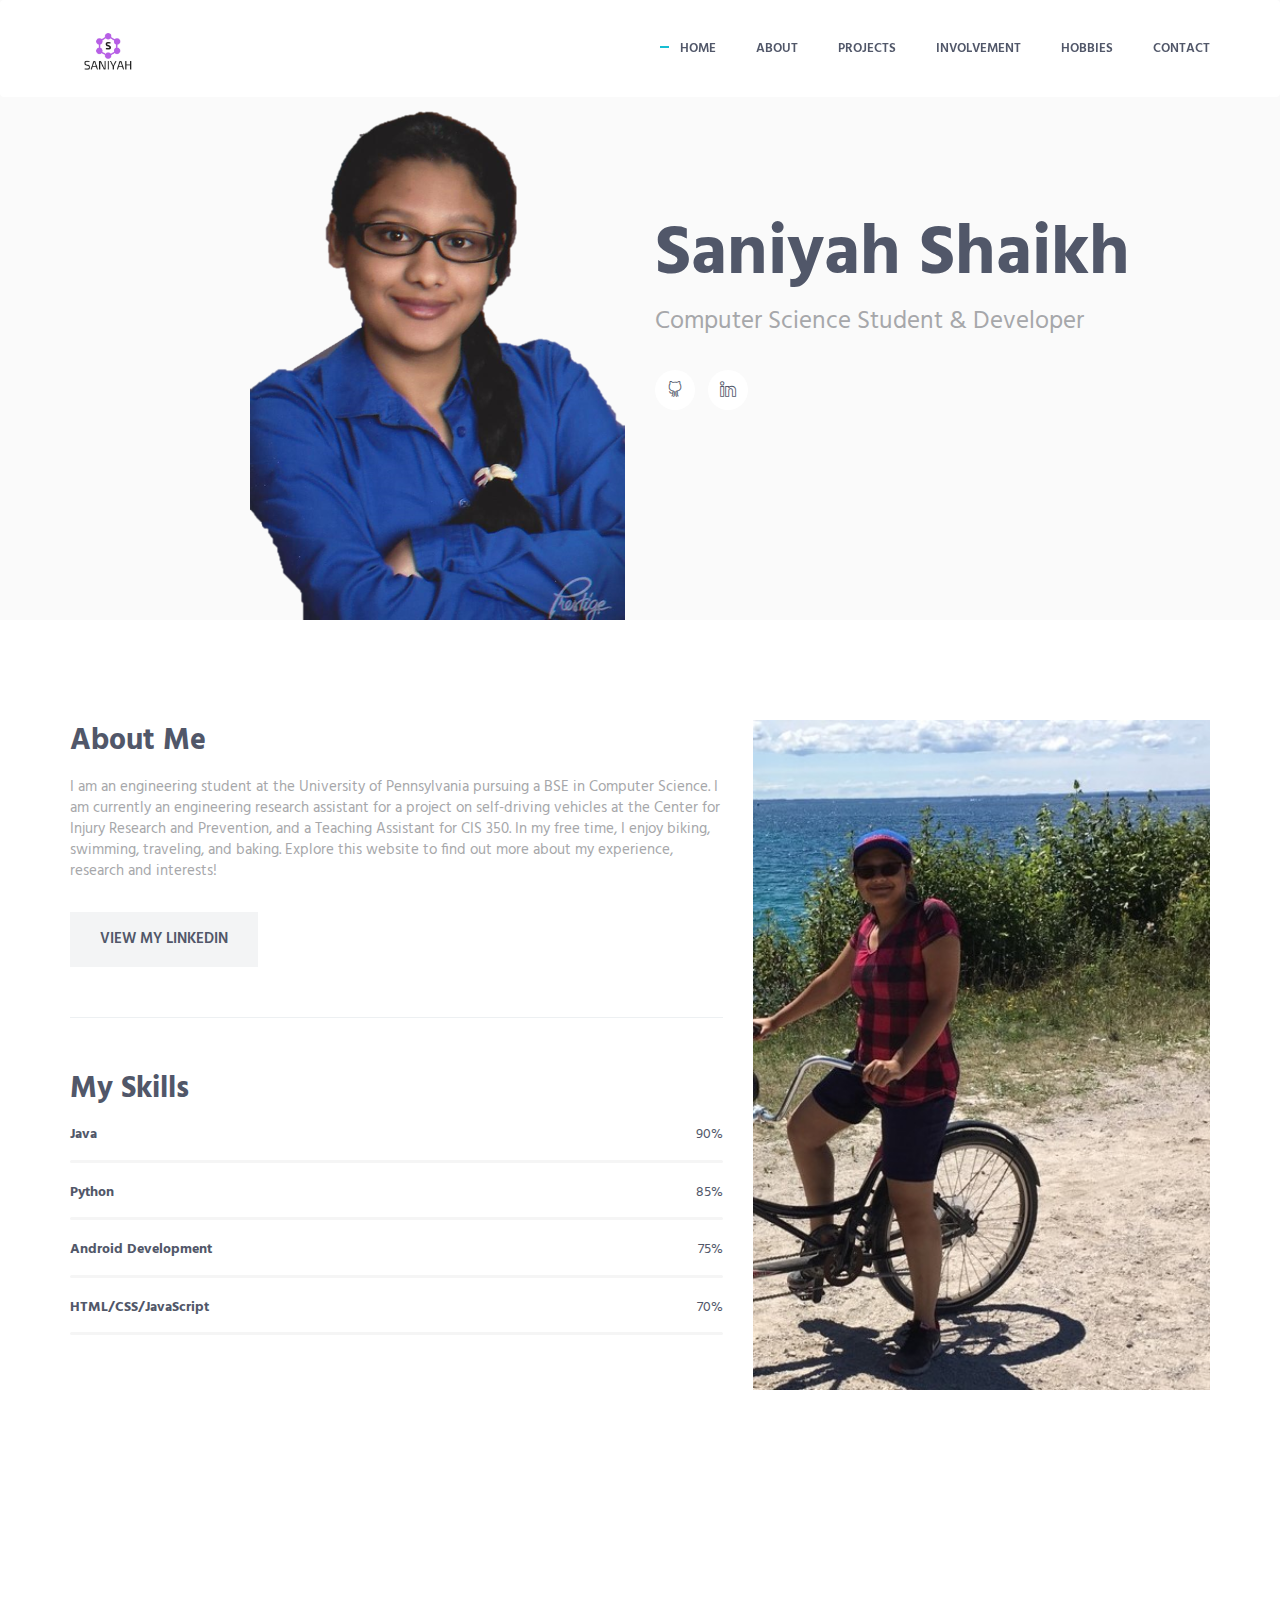
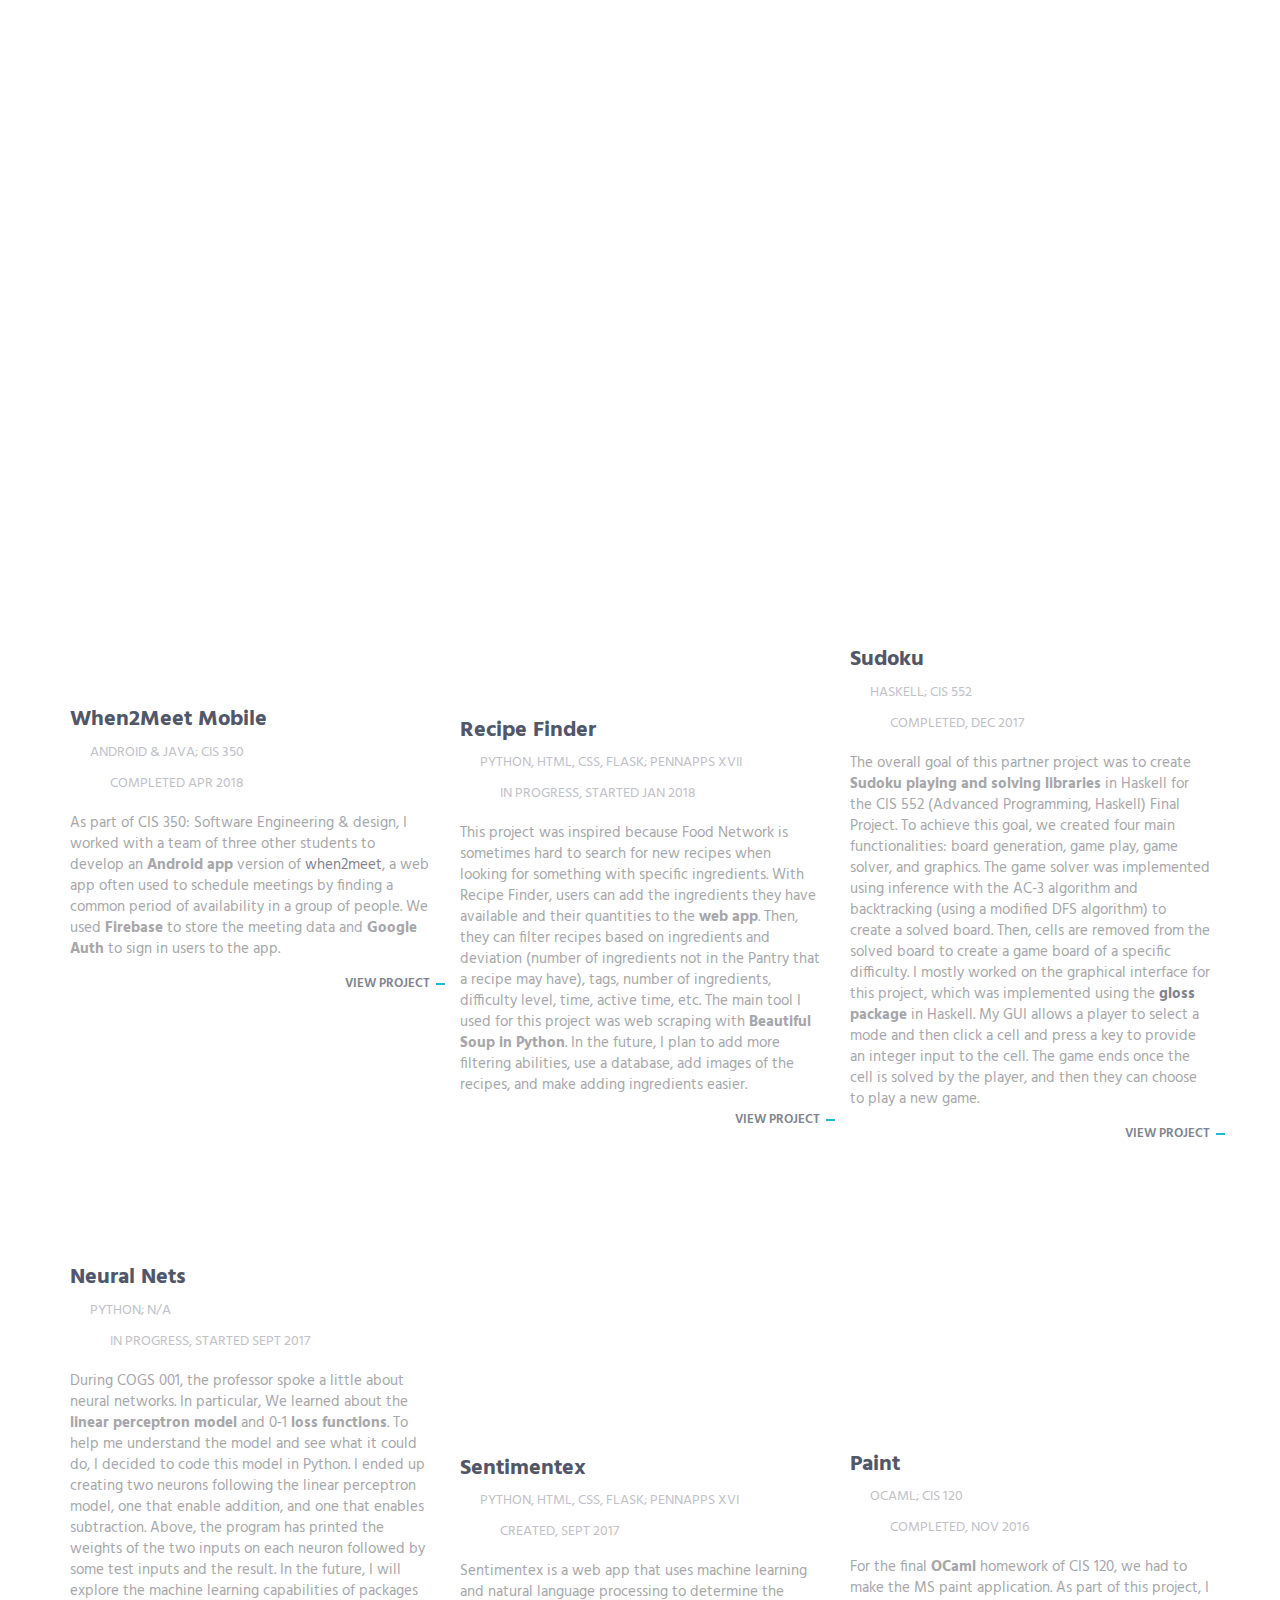
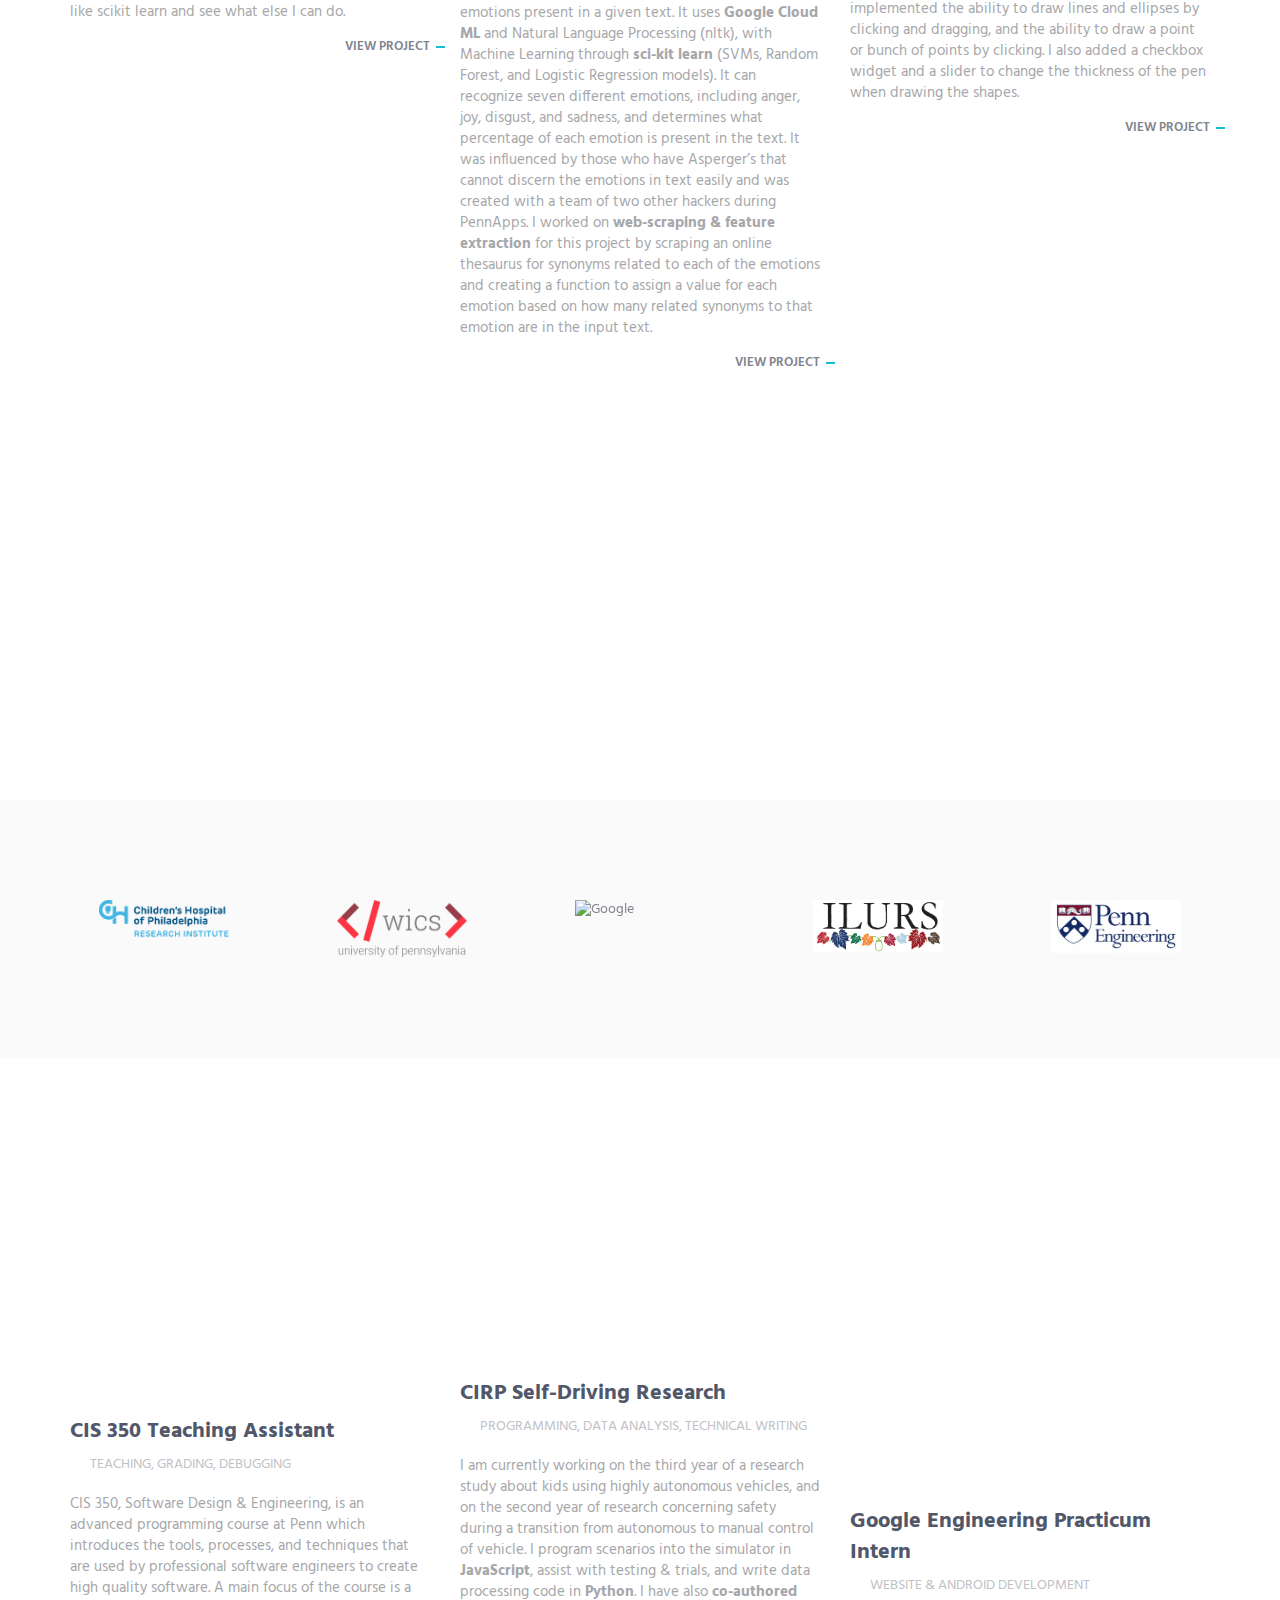
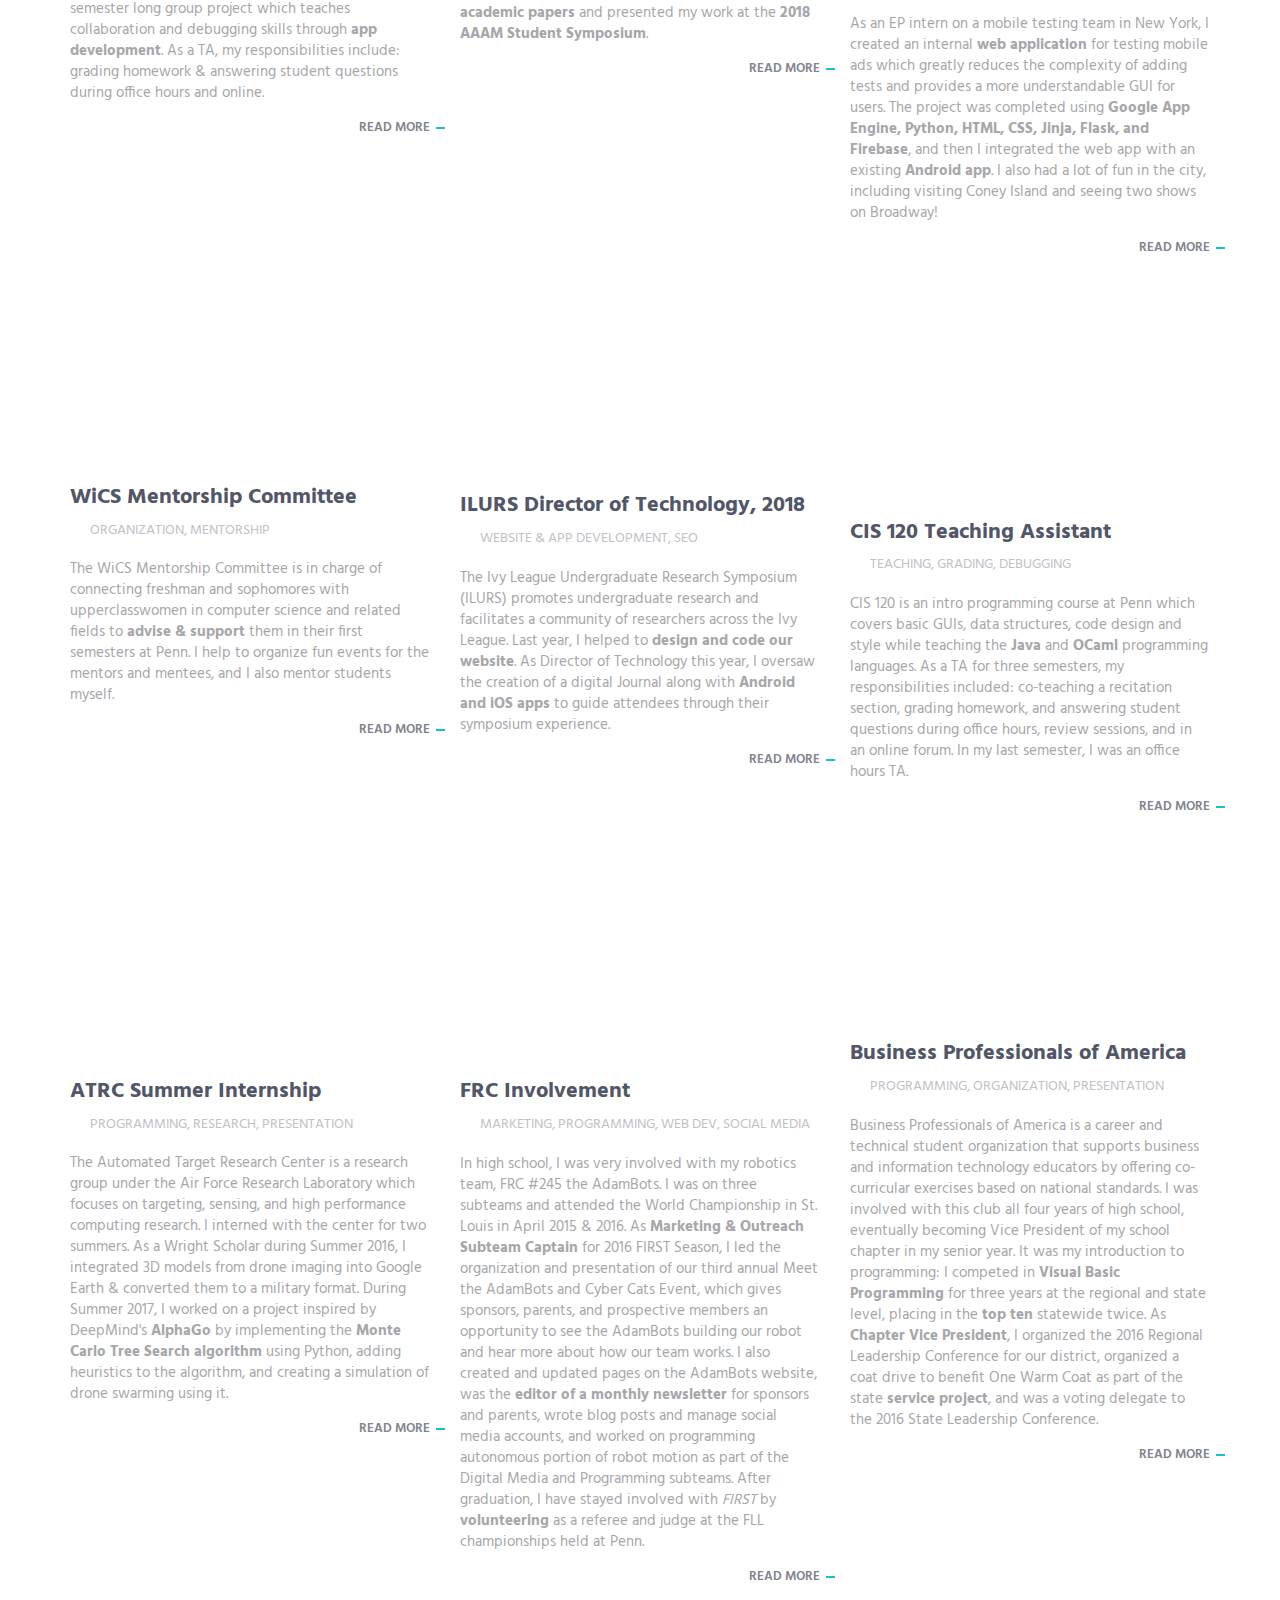
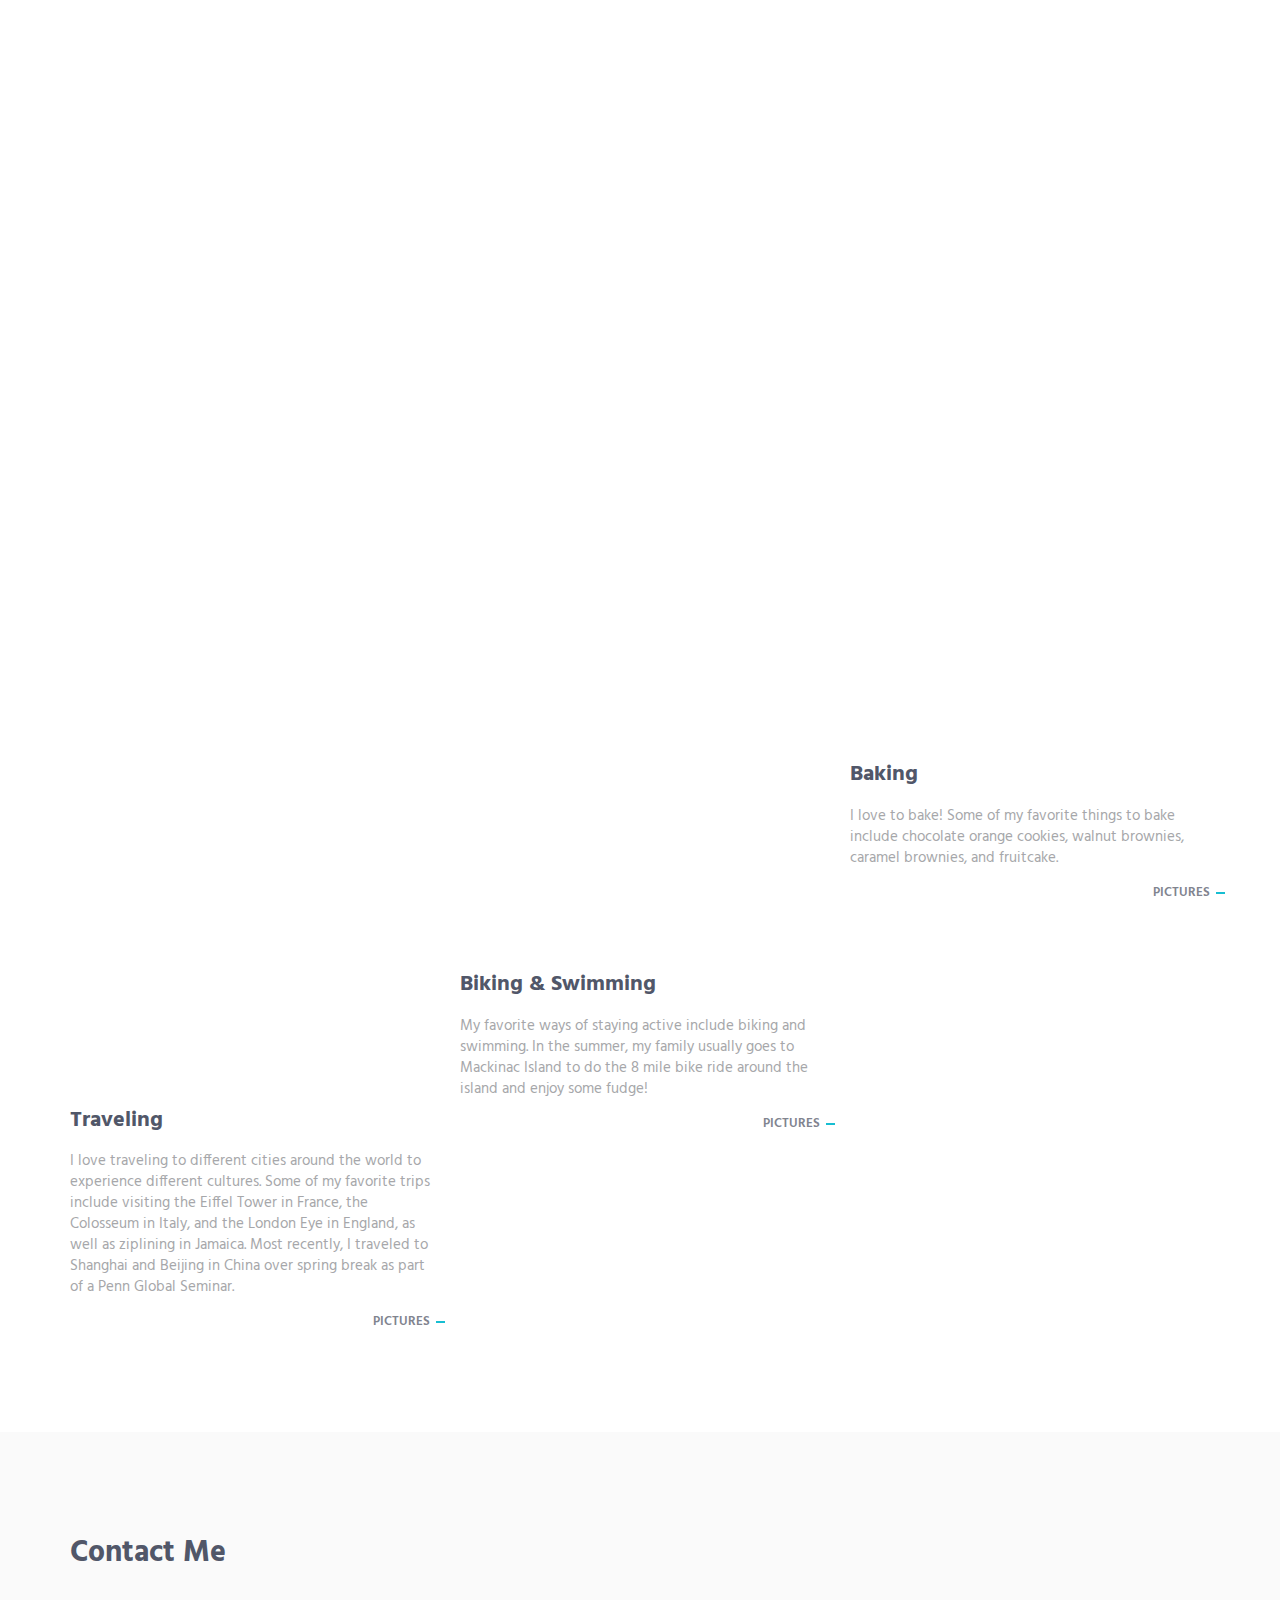
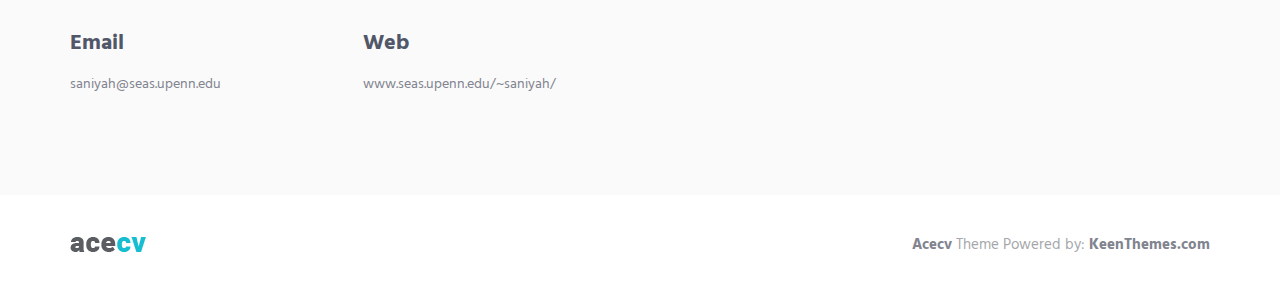
==== index.html @ 71e1d11c "formatting" ====
<!DOCTYPE html>
<!-- ==============================
    Project:        Metronic "Acecv" Frontend Freebie - Responsive HTML Template Based On Twitter Bootstrap 3.3.4
    Version:        1.0
    Author:         KeenThemes
    Primary use:    Corporate, Business Themes.
    Email:          support@keenthemes.com
    Follow:         http://www.twitter.com/keenthemes
    Like:           http://www.facebook.com/keenthemes
    Website:        http://www.keenthemes.com
    Premium:        Premium Metronic Admin Theme: http://themeforest.net/item/metronic-responsive-admin-dashboard-template/4021469?ref=keenthemes
================================== -->
<html lang="en" class="no-js">
    <!-- BEGIN HEAD -->
    <head>
        <!-- do not move first four tags!-->
        <meta charset="utf-8"/>
        <meta http-equiv="X-UA-Compatible" content="IE=edge">
        <meta name="viewport" content="width=device-width, initial-scale=1"/>
        <meta name="Robots" content="all"/>

        <meta name="author" content="Saniyah Shaikh"/>
        <meta name="description" content="I am an engineering student &amp; developer at the University of Pennsylvania pursuing a BSE in Computer Science."/>
        <meta name="keywords" content="Saniyah Shaikh, University of Pennsylvania, Computer Science, School of Engineering and Applied Science, Software Developer"/>
        <meta name="google-site-verification" content="nw6M7lGa72jLrXkUP3fKnRZnsCoD-_eNUUmTZaD20G8" />
        <title>Saniyah Shaikh | Student &amp; Dev</title>

        <!-- GLOBAL MANDATORY STYLES -->
        <link href="http://fonts.googleapis.com/css?family=Hind:300,400,500,600,700" rel="stylesheet" type="text/css">
        <link href="vendor/simple-line-icons/css/simple-line-icons.css" rel="stylesheet" type="text/css"/>
        <link href="vendor/bootstrap/css/bootstrap.min.css" rel="stylesheet" type="text/css"/>

        <!-- PAGE LEVEL PLUGIN STYLES -->
        <link href="css/animate.css" rel="stylesheet">
        <link href="vendor/swiper/css/swiper.min.css" rel="stylesheet" type="text/css"/>

        <!-- THEME STYLES -->
        <link href="css/layout.css" rel="stylesheet" type="text/css"/>

        <!-- Favicon -->
        <link rel="shortcut icon" href="img/favicons/mini-white-purple.png"/>
    </head>
    <!-- END HEAD -->

    <!-- BODY -->
    <body id="body" data-spy="scroll" data-target=".header">

        <!--========== HEADER ==========-->
        <header class="header navbar-fixed-top">
            <!-- Navbar -->
            <nav class="navbar" role="navigation">
                <div class="container">
                    <!-- Brand and toggle get grouped for better mobile display -->
                    <div class="menu-container js_nav-item">
                        <button type="button" class="navbar-toggle" data-toggle="collapse" data-target=".nav-collapse">
                            <span class="sr-only">Toggle navigation</span>
                            <span class="toggle-icon"></span>
                        </button>

                        <!-- Logo -->
                        <div class="logo">
                            <a class="logo-wrap" href="#body">
                                <img class="logo-img" src="img/favicons/white-purple.png" alt="My Logo">
                            </a>
                        </div>
                        <!-- End Logo -->
                    </div>

                    <!-- Collect the nav links, forms, and other content for toggling -->
                    <div class="collapse navbar-collapse nav-collapse">
                        <div class="menu-container">
                            <ul class="nav navbar-nav navbar-nav-right">
                                <li class="js_nav-item nav-item"><a class="nav-item-child nav-item-hover" href="#body">Home</a></li>
                                <li class="js_nav-item nav-item"><a class="nav-item-child nav-item-hover" href="#about">About</a></li>
                                <li class="js_nav-item nav-item"><a class="nav-item-child nav-item-hover" href="#projects">Projects</a></li>
                                <li class="js_nav-item nav-item"><a class="nav-item-child nav-item-hover" href="#involvement">Involvement</a></li>
                                <li class="js_nav-item nav-item"><a class="nav-item-child nav-item-hover" href="#hobbies">Hobbies</a></li>
                                <li class="js_nav-item nav-item"><a class="nav-item-child nav-item-hover" href="#contact">Contact</a></li>
                            </ul>
                        </div>
                    </div>
                    <!-- End Navbar Collapse -->
                </div>
            </nav>
            <!-- Navbar -->
        </header>
        <!--========== END HEADER ==========-->

        <!--========== SLIDER ==========-->
        <div class="promo-block">
            <div class="container">
                <div class="row">
                    <div class="col-sm-6 margin-l-0">
                        <div class="promo-block-img-wrap">
                            <img class="promo-block-img img-responsive" src="img/saniyah-pic-nobkgrd.png" align="Avatar">
                        </div>
                    </div>
                    <div class="col-sm-6 sm-margin-b-60">
                        <div class="margin-b-30">
                            <h1 class="promo-block-title">Saniyah Shaikh</h1>
                            <p class="promo-block-text">Computer Science Student &amp; Developer</p>
                        </div>
                        <ul class="list-inline">
                            <li><a href="https://github.com/saniyah-shaikh/" class="social-icons"><i class="icon-social-github"></i></a></li>
                            <li><a href="https://www.linkedin.com/in/saniyahshaikh" class="social-icons"><i class="icon-social-linkedin"></i></a></li>
                        </ul>
                    </div>
                </div>
                <!--// end row -->
            </div>
        </div>
        <!--========== SLIDER ==========-->

        <!--========== PAGE LAYOUT ==========-->
        <!-- About -->
        <div id="about">
            <div class="container content-lg">
                <div class="row">
                    <div class="col-sm-7">
                        <div class="section-seperator margin-b-50">
                            <div class="margin-b-50">
                                <div class="margin-b-30">
                                    <h2>About Me</h2>
                                    <p>I am an engineering student at the University of Pennsylvania pursuing a BSE in Computer Science. I am currently an engineering research assistant for a project on self-driving vehicles at the Center for Injury Research and Prevention, and a Teaching Assistant for CIS 350. In my free time, I enjoy biking, swimming, traveling, and baking. Explore this website to find out more about my experience, research and interests!</p>
                                </div>
                                <a href="https://www.linkedin.com/in/saniyahshaikh" class="btn-theme btn-theme-md btn-default-bg text-uppercase">View My LinkedIn</a>
                            </div>
                        </div>

                        <h2>My Skills</h2>
                        <!-- Progress Box -->
                        <div class="progress-box">
                            <h5>Java <span class="color-heading pull-right">90%</span></h5>
                            <div class="progress">
                                <div class="progress-bar bg-color-base" role="progressbar" data-width="90"></div>
                            </div>
                        </div>
                        <div class="progress-box">
                            <h5>Python <span class="color-heading pull-right">85%</span></h5>
                            <div class="progress">
                                <div class="progress-bar bg-color-base" role="progressbar" data-width="85"></div>
                            </div>
                        </div>
                        <div class="progress-box">
                            <h5>Android Development <span class="color-heading pull-right">75%</span></h5>
                            <div class="progress">
                                <div class="progress-bar bg-color-base" role="progressbar" data-width="75"></div>
                            </div>
                        </div>
                        <div class="progress-box">
                            <h5>HTML/CSS/JavaScript <span class="color-heading pull-right">70%</span></h5>
                            <div class="progress">
                                <div class="progress-bar bg-color-base" role="progressbar" data-width="70"></div>
                            </div>
                        </div>
                        <!-- End Progress Box -->
                    </div>
                    <div class="col-sm-5 sm-margin-b-60">
                        <img class="full-width img-responsive" src="img/biking.JPG" alt="Image">
                    </div>
                </div>
                <!--// end row -->
            </div>
        </div>
        <!-- End About -->

        <!-- Projects -->
        <div id="projects">
            <!-- Promo Banner -->
            <div class="promo-banner parallax-window" data-parallax="scroll" data-image-src="img/proj/header.JPG">
                <div class="container-sm content-lg">
                    <h2 class="promo-banner-title">Projects</h2>
                    <p class="promo-banner-text">Check out some of my recent projects.</p>
                </div>
            </div>
            <!-- End Promo Banner -->

            <div class="container content-lg">
                <div class="row">
                    <!-- Latest Projects -->
                    <div class="col-sm-4 sm-margin-b-50">
                        <div class="margin-b-20">
                            <div class="wow zoomIn" data-wow-duration=".3" data-wow-delay=".1s">
                                <img class="img-responsive" src="img/proj/when2meet.PNG" alt="Home Screen of When2Meet for Android">
                            </div>
                        </div>
                        <h4><a href="#">When2Meet Mobile</a> <br/> <span class="text-uppercase margin-l-20">Android &amp; Java; CIS 350</span> <br/> <span class="text-uppercase margin-l-40">completed Apr 2018</span></h4>
                        <p>As part of CIS 350: Software Engineering &amp; design, I worked with a team of three other students to develop an <b>Android app</b> version of <a href="https://www.when2meet.com/">when2meet</a>, a web app often used to schedule meetings by finding a common period of availability in a group of people. We used <b>Firebase</b> to store the meeting data and <b>Google Auth</b> to sign in users to the app. </p>
                        <a class="link" href="#" style="float: right">View Project</a>
                    </div>
                    <!-- End Latest Projects -->

                    <!-- Latest Projects -->
                    <div class="col-sm-4 sm-margin-b-50">
                        <div class="margin-b-20">
                            <div class="wow zoomIn" data-wow-duration=".3" data-wow-delay=".1s">
                                <img class="img-responsive" src="img/proj/recipe-reader.PNG" alt="Recipe Finder GUI">
                            </div>
                        </div>
                        <h4><a href="https://github.com/saniyah-shaikh/recipe-reader">Recipe Finder</a> <br/> <span class="text-uppercase margin-l-20">Python, HTML, CSS, Flask; PennApps XVII</span> <br/> <span class="text-uppercase margin-l-40">in progress, started Jan 2018</span></h4>
                        <p>This project was inspired because Food Network is sometimes hard to search for new recipes when looking for something with specific ingredients. With Recipe Finder, users can add the ingredients they have available and their quantities to the <b>web app</b>. Then, they can filter recipes based on ingredients and deviation (number of ingredients not in the Pantry that a recipe may have), tags, number of ingredients, difficulty level, time, active time, etc. The main tool I used for this project was web scraping with <b>Beautiful Soup in Python</b>. In the future, I plan to add more filtering abilities, use a database, add images of the recipes, and make adding ingredients easier.</p>
                        <a class="link" href="https://github.com/saniyah-shaikh/recipe-reader" style="float: right">View Project</a>
                    </div>
                    <!-- End Latest Projects -->

                    <!-- Latest Projects -->
                    <div class="col-sm-4 sm-margin-b-50">
                        <div class="margin-b-20">
                            <div class="wow zoomIn" data-wow-duration=".3" data-wow-delay=".1s">
                                <img class="img-responsive" src="img/proj/sudoku-game.PNG" alt="Sudoku GUI">
                            </div>
                        </div>
                        <h4><a href="https://github.com/saniyah-shaikh/random-projects/tree/master/sudoku">Sudoku</a> <br/> <span class="text-uppercase margin-l-20">Haskell; CIS 552</span> <br/> <span class="text-uppercase margin-l-40">completed, Dec 2017</span></h4>
                        <p>The overall goal of this partner project was to create <b>Sudoku playing and solving libraries</b> in Haskell for the CIS 552 (Advanced Programming, Haskell) Final Project. To achieve this goal, we created four main functionalities: board generation, game play, game solver, and graphics. The game solver was implemented using inference with the AC-3 algorithm and backtracking (using a modified DFS algorithm) to create a solved board. Then, cells are removed from the solved board to create a game board of a specific difficulty. I mostly worked on the graphical interface for this project, which was implemented using the <b><a href="https://hackage.haskell.org/package/gloss">gloss</a> package</b> in Haskell. My GUI allows a player to select a mode and then click a cell and press a key to provide an integer input to the cell. The game ends once the cell is solved by the player, and then they can choose to play a new game. </p>
                        <a class="link" href="https://github.com/saniyah-shaikh/random-projects/tree/master/sudoku" style="float: right">View Project</a>
                    </div>
                    <!-- End Latest Projects -->

                    <!-- Latest Projects -->
                    <div class="col-sm-4 sm-margin-b-50">
                        <div class="margin-b-20">
                            <div class="wow zoomIn" data-wow-duration=".3" data-wow-delay=".1s">
                                <img class="img-responsive" src="img/proj/neural-net.PNG" alt="Neural Net Output">
                            </div>
                        </div>
                        <h4><a href="https://github.com/saniyah-shaikh/neural-nets">Neural Nets</a> <br/> <span class="text-uppercase margin-l-20">Python; N/A</span> <br/> <span class="text-uppercase margin-l-40">in progress, started Sept 2017</span></h4>
                        <p>During COGS 001, the professor spoke a little about neural networks. In particular, We learned about the <b>linear perceptron model</b> and 0-1 <b>loss functions</b>. To help me understand the model and see what it could do, I decided to code this model in Python. I ended up creating two neurons following the linear perceptron model, one that enable addition, and one that enables subtraction. Above, the program has printed the weights of the two inputs on each neuron followed by some test inputs and the result. In the future, I will explore the machine learning capabilities of packages like scikit learn and see what else I can do. </p>
                        <a class="link" href="https://github.com/saniyah-shaikh/neural-nets" style="float: right">View Project</a>
                    </div>
                    <!-- End Latest Projects -->

                    <!-- Latest Projects -->
                    <div class="col-sm-4 sm-margin-b-50">
                        <div class="margin-b-20">
                            <div class="wow zoomIn" data-wow-duration=".3" data-wow-delay=".1s">
                                <img class="img-responsive" src="img/proj/sentimentex.jpg" alt="Sentimentex GUI">
                            </div>
                        </div>
                        <h4><a href="https://github.com/saniyah-shaikh/sentimentex">Sentimentex</a> <br/> <span class="text-uppercase margin-l-20">Python, HTML, CSS, Flask; PennApps XVI </span> <br/> <span class="text-uppercase margin-l-40">created, Sept 2017</span></h4>
                        <p>Sentimentex is a web app that uses machine learning and natural language processing to determine the emotions present in a given text. It uses <b>Google Cloud ML</b> and Natural Language Processing (nltk), with Machine Learning through <b>sci-kit learn</b> (SVMs, Random Forest, and Logistic Regression models). It can recognize seven different emotions, including anger, joy, disgust, and sadness, and determines what percentage of each emotion is present in the text. It was influenced by those who have Asperger’s that cannot discern the emotions in text easily and was created with a team of two other hackers during PennApps. I worked on <b>web-scraping &amp; feature extraction</b> for this project by scraping an online thesaurus for synonyms related to each of the emotions and creating a function to assign a value for each emotion based on how many related synonyms to that emotion are in the input text.</p>
                        <a class="link" href="https://github.com/saniyah-shaikh/sentimentex" style="float: right">View Project</a>
                    </div>
                    <!-- End Latest Projects -->

                    <!-- Latest Projects -->
                    <div class="col-sm-4 sm-margin-b-50">
                        <div class="margin-b-20">
                            <div class="wow zoomIn" data-wow-duration=".3" data-wow-delay=".1s">
                                <img class="img-responsive" src="img/proj/paint.PNG" alt="Paint GUI">
                            </div>
                        </div>
                        <h4><a href="https://github.com/saniyah-shaikh/random-projects/tree/master/paint">Paint</a> <br/> <span class="text-uppercase margin-l-20">OCaml; CIS 120 </span> <br/> <span class="text-uppercase margin-l-40">completed, Nov 2016</span></h4>
                        <p>For the final <b>OCaml</b> homework of CIS 120, we had to make the MS paint application. As part of this project, I implemented the ability to draw lines and ellipses by clicking and dragging, and the ability to draw a point or bunch of points by clicking. I also added a checkbox widget and a slider to change the thickness of the pen when drawing the shapes. </p>
                        <a class="link" href="https://github.com/saniyah-shaikh/random-projects/tree/master/paint" style="float: right">View Project</a>
                    </div>
                    <!-- End Latest Projects -->
                </div>
                <!--// end row -->
            </div>
        </div>
        <!-- End Projects -->


        <!-- Involvement -->
        <div id="involvement">
            <!-- Promo Banner -->
            <div class="promo-banner parallax-window" data-parallax="scroll" data-image-src="img/inv/locust-walk.jpg">
                <div class="container-sm content-lg">
                    <h2 class="promo-banner-title">Involvement</h2>
                    <p class="promo-banner-text">Here's what I've done for the companies &amp; organizations I am passionate about. </p>
                </div>
            </div>
            <!-- End Promo Banner -->

            <!-- Affiliations -->
            <div class="bg-color-sky-light">
                <div class="content-lg container">
                    <!-- Swiper Affiliations -->
                    <div class="swiper-slider swiper-clients">
                        <!-- Swiper Wrapper -->
                        <div class="swiper-wrapper">
                            <div class="swiper-slide">
                                <a href="https://injury.research.chop.edu/">
                                    <img class="swiper-clients-img" src="img/affil/cirp-chop.png" alt="Center for Injury Research and Prevention at CHOP">
                                </a>
                            </div>
                            <div class="swiper-slide">
                                <a href="https://wics.cis.upenn.edu/mentorship/">
                                    <img class="swiper-clients-img" src="img/affil/penn-wics.png" alt="Penn Women in Computer Science - Mentorship">
                                </a>
                            </div>
                            <div class="swiper-slide">
                                <a href="http://www.google.com">
                                    <img class="swiper-clients-img" src="https://www.google.com/images/branding/googlelogo/2x/googlelogo_color_272x92dp.png" alt="Google">
                                </a>
                            </div>
                            <div class="swiper-slide">
                                <a href="http://ilurs.org/">
                                    <img class="swiper-clients-img" src="img/affil/ilurs.PNG" alt="Ivy League Undergraduate Research Symposium">
                                </a>
                            </div>
                            <div class="swiper-slide">
                                <a href="http://www.seas.upenn.edu/">
                                    <img class="swiper-clients-img" src="img/affil/penn-eng.png" href= alt="University of Pennsylvania - Engineering">
                                </a>
                            </div>
                        </div>
                        <!-- End Swiper Wrapper -->
                    </div>
                    <!-- End Swiper Affiliations -->
                </div>
            </div>
            <!-- End Affiliations -->
        
            <div class="container content-lg">
                <div class="row">

                    <!-- Work Experience -->
                    <div class="col-sm-4 sm-margin-b-50">
                        <div class="margin-b-20">
                            <div class="wow zoomIn" data-wow-duration=".3" data-wow-delay=".1s">
                                <img class="img-responsive" src="img/inv/cis120.jpg" alt="CIS 350">
                            </div>
                        </div>
                        <h4><a href="https://www.seas.upenn.edu/~cis120/current/">CIS 350 Teaching Assistant</a> <br/> <span class="text-uppercase margin-l-20">Teaching, Grading, Debugging</span></h4>
                        <p>CIS 350, Software Design &amp; Engineering, is an advanced programming course at Penn which introduces the tools, processes, and techniques that are used by professional software engineers to create high quality software. A main focus of the course is a semester long group project which teaches collaboration and debugging skills through <b>app development</b>. As a TA, my responsibilities include: grading homework &amp; answering student questions during office hours and online. </p>
                        <a class="link" href="https://www.seas.upenn.edu/~cis350/" style="float: right;">Read More</a>
                    </div>
                    <!-- End Work Experience -->

                    <!-- Work Experience -->
                    <div class="col-sm-4 sm-margin-b-50">
                        <div class="margin-b-20">
                            <div class="wow zoomIn" data-wow-duration=".3" data-wow-delay=".1s">
                                <img class="img-responsive" src="img/inv/driving-sim.jpg" alt="CIRP Self-Driving Simulator">
                            </div>
                        </div>
                        <h4><a href="https://injury.research.chop.edu/">CIRP Self-Driving Research</a> <br/> <span class="text-uppercase margin-l-20">Programming, Data Analysis, Technical Writing</span></h4>
                        <p> I am currently working on the third year of a research study about kids using highly autonomous vehicles, and on the second year of research concerning safety during a transition from autonomous to manual control of vehicle. I program scenarios into the simulator in <b>JavaScript</b>, assist with testing &amp; trials, and write data processing code in <b>Python</b>. I have also <b>co-authored academic papers</b> and presented my work at the <b>2018 AAAM Student Symposium</b>. </p>
                        <a class="link" href="https://blog.research.chop.edu/are-we-ready-for-self-driving-cars" style="float: right;">Read More</a>  <p> </p>
                    </div>
                    <!-- End Work Experience -->

                    <!-- Work Experience -->
                    <div class="col-sm-4 sm-margin-b-50">
                        <div class="margin-b-20">
                            <div class="wow zoomIn" data-wow-duration=".3" data-wow-delay=".1s">
                                <img class="img-responsive" src="img/inv/gep_2018.JPG" alt="Visiting Mountain View">
                            </div>
                        </div>
                        <h4><a href="https://careers.google.com/students/">Google Engineering Practicum Intern</a> <br/> <span class="text-uppercase margin-l-20">Website &amp; Android Development</span></h4>
                        <p> As an EP intern on a mobile testing team in New York, I created an internal <b>web application</b> for testing mobile ads which greatly reduces the complexity of adding tests and provides a more understandable GUI for users. The project was completed using <b>Google App Engine, Python, HTML, CSS, Jinja, Flask, and Firebase</b>, and then I integrated the web app with an existing <b>Android app</b>. I also had a lot of fun in the city, including visiting Coney Island and seeing two shows on Broadway! </p>
                        <a class="link" href="#" style="float: right;">Read More</a>
                    </div>
                    <!-- End Work Experience -->

                    <!-- Work Experience -->
                    <div class="col-sm-4 sm-margin-b-50">
                        <div class="margin-b-20">
                            <div class="wow zoomIn" data-wow-duration=".3" data-wow-delay=".1s">
                                <img class="img-responsive" src="img/inv/wics-mentorship.jpg" alt="WiCS Mentorship Event">
                            </div>
                        </div>
                        <h4><a href="https://wics.cis.upenn.edu/mentorship/">WiCS Mentorship Committee</a> <br/> <span class="text-uppercase margin-l-20">Organization, Mentorship</span></h4>
                        <p>The WiCS Mentorship Committee is in charge of connecting freshman and sophomores with upperclasswomen in computer science and related fields to <b>advise &amp; support</b> them in their first semesters at Penn. I help to organize fun events for the mentors and mentees, and I also mentor students myself. </p>
                        <a class="link" href="https://wics.cis.upenn.edu/mentorship/" style="float: right;">Read More</a>
                    </div>
                    <!-- End Work Experience -->

                    

                    <!-- Work Experience -->
                    <div class="col-sm-4 sm-margin-b-50">
                        <div class="margin-b-20">
                            <div class="wow zoomIn" data-wow-duration=".3" data-wow-delay=".1s">
                                <img class="img-responsive" src="img/inv/ilurs-talk.JPG" alt="ILURS Keynote">
                            </div>
                        </div>
                        <h4><a href="http://ilurs.org/">ILURS Director of Technology, 2018</a> <br/> <span class="text-uppercase margin-l-20">Website &amp; App Development, SEO </span></h4>
                        <p> The Ivy League Undergraduate Research Symposium (ILURS) promotes undergraduate research and facilitates a community of researchers across the Ivy League. Last year, I helped to <b>design and code our website</b>. As Director of Technology this year, I oversaw the creation of a digital Journal along with <b>Android and iOS apps</b> to guide attendees through their symposium experience. </p>
                        <a class="link" href="http://ilurs.org/" style="float: right;">Read More</a>
                    </div>
                    <!-- End Work Experience -->

                    <!-- Work Experience -->
                    <div class="col-sm-4 sm-margin-b-50">
                        <div class="margin-b-20">
                            <div class="wow zoomIn" data-wow-duration=".3" data-wow-delay=".1s">
                                <img class="img-responsive" src="img/inv/cis120.jpg" alt="CIS 120 Office Hours">
                            </div>
                        </div>
                        <h4><a href="https://www.seas.upenn.edu/~cis120/current/">CIS 120 Teaching Assistant</a> <br/> <span class="text-uppercase margin-l-20">Teaching, Grading, Debugging</span></h4>
                        <p>CIS 120 is an intro programming course at Penn which covers basic GUIs, data structures, code design and style while teaching the <b>Java</b> and <b>OCaml</b> programming languages. As a TA for three semesters, my responsibilities included: co-teaching a recitation section, grading homework, and answering student questions during office hours, review sessions, and in an online forum. In my last semester, I was an office hours TA. </p>
                        <a class="link" href="https://www.seas.upenn.edu/~cis120/current/" style="float: right;">Read More</a>
                    </div>
                    <!-- End Work Experience -->

                    <!-- Work Experience -->
                    <div class="col-sm-4 sm-margin-b-50">
                        <div class="margin-b-20">
                            <div class="wow zoomIn" data-wow-duration=".3" data-wow-delay=".1s">
                                <img class="img-responsive" src="img/inv/mcts-swarm.gif" alt="Monte Carlo Tree Search visualized on drones">
                            </div>
                        </div>
                        <h4><a href="http://www.wpafb.af.mil/afrl/ry.aspx">ATRC Summer Internship</a> <br/> <span class="text-uppercase margin-l-20">Programming, Research, Presentation </span></h4>
                        <p>The Automated Target Research Center is a research group under the Air Force Research Laboratory which focuses on targeting, sensing, and high performance computing research. I interned with the center for two summers. As a Wright Scholar during Summer 2016, I integrated 3D models from drone imaging into Google Earth &amp; converted them to a military format. During Summer 2017, I worked on a project inspired by DeepMind's <b>AlphaGo</b> by implementing the <b>Monte Carlo Tree Search algorithm</b> using Python, adding heuristics to the algorithm, and creating a simulation of drone swarming using it. </p>
                        <a class="link" href="http://www.wpafb.af.mil/afrl/ry.aspx" style="float: right;">Read More</a>
                    </div>
                    <!-- End Work Experience -->

                    <!-- Work Experience -->
                    <div class="col-sm-4 sm-margin-b-50">
                        <div class="margin-b-20">
                            <div class="wow zoomIn" data-wow-duration=".3" data-wow-delay=".1s">
                                <img class="img-responsive" src="img/inv/adambots.jpg" alt="AdamBots Meet Grant Imahara at Worlds">
                            </div>
                        </div>
                        <h4><a href="http://www.adambots.com/about/students/Saniyah-Shaikh/">FRC Involvement</a> <br/> <span class="text-uppercase margin-l-20">Marketing, Programming, Web Dev, Social Media </span></h4>
                        <p>In high school, I was very involved with my robotics team, FRC #245 the AdamBots. I was on three subteams and attended the World Championship in St. Louis in April 2015 &amp; 2016. As <b>Marketing &amp; Outreach Subteam Captain</b> for 2016 FIRST Season, I led the organization and presentation of our third annual Meet the AdamBots and Cyber Cats Event, which gives sponsors, parents, and prospective members an opportunity to see the AdamBots building our robot and hear more about how our team works. I also created and updated pages on the AdamBots website, was the <b>editor of a monthly newsletter</b> for sponsors and parents, wrote blog posts and manage social media accounts, and worked on programming autonomous portion of robot motion as part of the Digital Media and Programming subteams. After graduation, I have stayed involved with <i>FIRST</i> by <b>volunteering</b> as a referee and judge at the FLL championships held at Penn.</p>
                        <a class="link" href="http://www.adambots.com/about/students/Saniyah-Shaikh/" style="float: right;">Read More</a>
                    </div>
                    <!-- End Work Experience -->

                    <!-- Work Experience -->
                    <div class="col-sm-4 sm-margin-b-50">
                        <div class="margin-b-20">
                            <div class="wow zoomIn" data-wow-duration=".3" data-wow-delay=".1s">
                                <img class="img-responsive" src="img/inv/bpa-group-pic.JPG" alt="BPA 2016 Group Picture at States">
                            </div>
                        </div>
                        <h4><a href="https://www.michiganbpa.org/">Business Professionals of America</a> <br/> <span class="text-uppercase margin-l-20">Programming, Organization, Presentation </span></h4>
                        <p>Business Professionals of America is a career and technical student organization that supports business and information technology educators by offering co-curricular exercises based on national standards. I was involved with this club all four years of high school, eventually becoming Vice President of my school chapter in my senior year. It was my introduction to programming: I competed in <b>Visual Basic Programming</b> for three years at the regional and state level, placing in the <b>top ten</b> statewide twice. As <b>Chapter Vice President</b>, I organized the 2016 Regional Leadership Conference for our district, organized a coat drive to benefit One Warm Coat as part of the state <b>service project</b>, and was a voting delegate to the 2016 State Leadership Conference. </p>
                        <a class="link" href="https://www.michiganbpa.org/" style="float: right;">Read More</a>
                    </div>
                    <!-- End Work Experience -->
                </div>
                <!--// end row -->
            </div>
        </div>
        <!-- End Involvement -->

        <!-- Hobbies -->
        <div id="hobbies">
            <!-- Promo Banner -->
            <div class="promo-banner parallax-window" data-parallax="scroll" data-image-src="img/hob/bay.JPG">
            <div class="container-sm content-lg">
                <h2 class="promo-banner-title">Hobbies</h2>
                <p class="promo-banner-text">Here's what I enjoy doing in my free time.</p>
            </div>
            </div>
            <!-- End Promo Banner -->

            <div class="container content-lg">
                <div class="row">
                    <!-- Hobbies -->
                    <div class="col-sm-4 sm-margin-b-50">
                        <div class="margin-b-20">
                            <div class="wow zoomIn" data-wow-duration=".3" data-wow-delay=".1s">
                                <img class="img-responsive" src="img/hob/china.JPG" alt="At the Great Wall">
                            </div>
                        </div>
                        <h4><a href="#">Traveling</a> <br/> </h4>
                        <p>I love traveling to different cities around the world to experience different cultures. Some of my favorite trips include visiting the Eiffel Tower in France, the Colosseum in Italy, and the London Eye in England, as well as ziplining in Jamaica. Most recently, I traveled to Shanghai and Beijing in China over spring break as part of a Penn Global Seminar. </p>
                        <a class="link" href="#" style="float: right">Pictures</a>
                    </div>
                    <!-- End Hobbies -->

                    <!-- Hobbies -->
                    <div class="col-sm-4 sm-margin-b-50">
                        <div class="margin-b-20">
                            <div class="wow zoomIn" data-wow-duration=".3" data-wow-delay=".1s">
                                <img class="img-responsive" src="img/hob/mac.JPG" alt="Biking on Mackinac Island">
                            </div>
                        </div>
                        <h4><a href="#">Biking &amp; Swimming</a> <br/> </h4>
                        <p>My favorite ways of staying active include biking and swimming. In the summer, my family usually goes to Mackinac Island to do the 8 mile bike ride around the island and enjoy some fudge!</p>
                        <a class="link" href="#" style="float: right">Pictures</a>
                    </div>
                    <!-- End Hobbies -->

                    <!-- Hobbies -->
                    <div class="col-sm-4 sm-margin-b-50">
                        <div class="margin-b-20">
                            <div class="wow zoomIn" data-wow-duration=".3" data-wow-delay=".1s">
                                <img class="img-responsive" src="img/hob/cookies.JPG" alt="Biking on Mackinac Island">
                            </div>
                        </div>
                        <h4><a href="#">Baking</a> <br/> </h4>
                        <p>I love to bake! Some of my favorite things to bake include chocolate orange cookies, walnut brownies, caramel brownies, and fruitcake. </p>
                        <a class="link" href="#" style="float: right">Pictures</a>
                    </div>
                    <!-- End Hobbies -->
                </div>
                <!--// end row -->
            </div>
        </div>
        <!-- End Hobbies -->

        <!-- Contact -->
        <div id="contact">
            <div class="bg-color-sky-light">
                <div class="container content-lg">
                    <div class="row margin-b-40">
                        <div class="col-sm-6">
                           <h2>Contact Me</h2>
                        </div>
                    </div>
                    <!--// end row -->

                    <div class="row">
                        <div class="col-md-3 col-xs-6">
                            <h4>Email</h4>
                            <a href="mailto:saniyah@seas.upenn.edu">saniyah@seas.upenn.edu</a>
                        </div>
                        <div class="col-md-3 col-xs-6">
                            <h4>Web</h4>
                            <a href="#">www.seas.upenn.edu/~saniyah/</a>
                        </div>
                    </div>
                    <!--// end row -->
                </div>
            </div>
        </div>
        <!-- End Contact -->
        <!--========== END PAGE LAYOUT ==========-->

        <!--========== FOOTER ==========-->
        <footer class="footer">
            <div class="content container">
                <div class="row">
                    <div class="col-xs-6">
                        <img class="footer-logo" src="img/logo.png" alt="Acecv Logo">
                    </div>
                    <div class="col-xs-6 text-right sm-text-left">
                        <p class="margin-b-0"><a class="fweight-700" href="http://keenthemes.com/preview/acecv/">Acecv</a> Theme Powered by: <a class="fweight-700" href="http://www.keenthemes.com/">KeenThemes.com</a></p>
                    </div>
                </div>
                <!--// end row -->
            </div>
        </footer>
        <!--========== END FOOTER ==========-->

        <!-- Back To Top -->
        <a href="javascript:void(0);" class="js-back-to-top back-to-top">Top</a>

        <!-- JAVASCRIPTS(Load javascripts at bottom, this will reduce page load time) -->
        <!-- CORE PLUGINS -->
        <script src="vendor/jquery.min.js" type="text/javascript"></script>
        <script src="vendor/jquery-migrate.min.js" type="text/javascript"></script>
        <script src="vendor/bootstrap/js/bootstrap.min.js" type="text/javascript"></script>

        <!-- PAGE LEVEL PLUGINS -->
        <script src="vendor/jquery.easing.js" type="text/javascript"></script>
        <script src="vendor/jquery.back-to-top.js" type="text/javascript"></script>
        <script src="vendor/jquery.smooth-scroll.js" type="text/javascript"></script>
        <script src="vendor/jquery.wow.min.js" type="text/javascript"></script>
        <script src="vendor/jquery.parallax.min.js" type="text/javascript"></script>
        <script src="vendor/jquery.appear.js" type="text/javascript"></script>
        <script src="vendor/swiper/js/swiper.jquery.min.js" type="text/javascript"></script>

        <!-- PAGE LEVEL SCRIPTS -->
        <script src="js/layout.min.js" type="text/javascript"></script>
        <script src="js/components/progress-bar.min.js" type="text/javascript"></script>
        <script src="js/components/swiper.min.js" type="text/javascript"></script>
        <script src="js/components/wow.min.js" type="text/javascript"></script>

    </body>
    <!-- END BODY -->
</html>
---- vendor/simple-line-icons/css/simple-line-icons.css ----
@font-face {
  font-family: 'simple-line-icons';
  src: url('../fonts/Simple-Line-Icons.eot?v=2.3.2');
  src: url('../fonts/Simple-Line-Icons.eot?v=2.3.2#iefix') format('embedded-opentype'), url('../fonts/Simple-Line-Icons.woff2?v=2.3.2') format('woff2'), url('../fonts/Simple-Line-Icons.ttf?v=2.3.2') format('truetype'), url('../fonts/Simple-Line-Icons.woff?v=2.3.2') format('woff'), url('../fonts/Simple-Line-Icons.svg?v=2.3.2#simple-line-icons') format('svg');
  font-weight: normal;
  font-style: normal;
}
/*
 Use the following CSS code if you want to have a class per icon.
 Instead of a list of all class selectors, you can use the generic [class*="icon-"] selector, but it's slower:
*/
.icon-user,
.icon-people,
.icon-user-female,
.icon-user-follow,
.icon-user-following,
.icon-user-unfollow,
.icon-login,
.icon-logout,
.icon-emotsmile,
.icon-phone,
.icon-call-end,
.icon-call-in,
.icon-call-out,
.icon-map,
.icon-location-pin,
.icon-direction,
.icon-directions,
.icon-compass,
.icon-layers,
.icon-menu,
.icon-list,
.icon-options-vertical,
.icon-options,
.icon-arrow-down,
.icon-arrow-left,
.icon-arrow-right,
.icon-arrow-up,
.icon-arrow-up-circle,
.icon-arrow-left-circle,
.icon-arrow-right-circle,
.icon-arrow-down-circle,
.icon-check,
.icon-clock,
.icon-plus,
.icon-minus,
.icon-close,
.icon-exclamation,
.icon-organization,
.icon-trophy,
.icon-screen-smartphone,
.icon-screen-desktop,
.icon-plane,
.icon-notebook,
.icon-mustache,
.icon-mouse,
.icon-magnet,
.icon-energy,
.icon-disc,
.icon-cursor,
.icon-cursor-move,
.icon-crop,
.icon-chemistry,
.icon-speedometer,
.icon-shield,
.icon-screen-tablet,
.icon-magic-wand,
.icon-hourglass,
.icon-graduation,
.icon-ghost,
.icon-game-controller,
.icon-fire,
.icon-eyeglass,
.icon-envelope-open,
.icon-envelope-letter,
.icon-bell,
.icon-badge,
.icon-anchor,
.icon-wallet,
.icon-vector,
.icon-speech,
.icon-puzzle,
.icon-printer,
.icon-present,
.icon-playlist,
.icon-pin,
.icon-picture,
.icon-handbag,
.icon-globe-alt,
.icon-globe,
.icon-folder-alt,
.icon-folder,
.icon-film,
.icon-feed,
.icon-drop,
.icon-drawer,
.icon-docs,
.icon-doc,
.icon-diamond,
.icon-cup,
.icon-calculator,
.icon-bubbles,
.icon-briefcase,
.icon-book-open,
.icon-basket-loaded,
.icon-basket,
.icon-bag,
.icon-action-undo,
.icon-action-redo,
.icon-wrench,
.icon-umbrella,
.icon-trash,
.icon-tag,
.icon-support,
.icon-frame,
.icon-size-fullscreen,
.icon-size-actual,
.icon-shuffle,
.icon-share-alt,
.icon-share,
.icon-rocket,
.icon-question,
.icon-pie-chart,
.icon-pencil,
.icon-note,
.icon-loop,
.icon-home,
.icon-grid,
.icon-graph,
.icon-microphone,
.icon-music-tone-alt,
.icon-music-tone,
.icon-earphones-alt,
.icon-earphones,
.icon-equalizer,
.icon-like,
.icon-dislike,
.icon-control-start,
.icon-control-rewind,
.icon-control-play,
.icon-control-pause,
.icon-control-forward,
.icon-control-end,
.icon-volume-1,
.icon-volume-2,
.icon-volume-off,
.icon-calendar,
.icon-bulb,
.icon-chart,
.icon-ban,
.icon-bubble,
.icon-camrecorder,
.icon-camera,
.icon-cloud-download,
.icon-cloud-upload,
.icon-envelope,
.icon-eye,
.icon-flag,
.icon-heart,
.icon-info,
.icon-key,
.icon-link,
.icon-lock,
.icon-lock-open,
.icon-magnifier,
.icon-magnifier-add,
.icon-magnifier-remove,
.icon-paper-clip,
.icon-paper-plane,
.icon-power,
.icon-refresh,
.icon-reload,
.icon-settings,
.icon-star,
.icon-symbol-female,
.icon-symbol-male,
.icon-target,
.icon-credit-card,
.icon-paypal,
.icon-social-tumblr,
.icon-social-twitter,
.icon-social-facebook,
.icon-social-instagram,
.icon-social-linkedin,
.icon-social-pinterest,
.icon-social-github,
.icon-social-google,
.icon-social-reddit,
.icon-social-skype,
.icon-social-dribbble,
.icon-social-behance,
.icon-social-foursqare,
.icon-social-soundcloud,
.icon-social-spotify,
.icon-social-stumbleupon,
.icon-social-youtube,
.icon-social-dropbox {
  font-family: 'simple-line-icons';
  speak: none;
  font-style: normal;
  font-weight: normal;
  font-variant: normal;
  text-transform: none;
  line-height: 1;
  /* Better Font Rendering =========== */
  -webkit-font-smoothing: antialiased;
  -moz-osx-font-smoothing: grayscale;
}
.icon-user:before {
  content: "\e005";
}
.icon-people:before {
  content: "\e001";
}
.icon-user-female:before {
  content: "\e000";
}
.icon-user-follow:before {
  content: "\e002";
}
.icon-user-following:before {
  content: "\e003";
}
.icon-user-unfollow:before {
  content: "\e004";
}
.icon-login:before {
  content: "\e066";
}
.icon-logout:before {
  content: "\e065";
}
.icon-emotsmile:before {
  content: "\e021";
}
.icon-phone:before {
  content: "\e600";
}
.icon-call-end:before {
  content: "\e048";
}
.icon-call-in:before {
  content: "\e047";
}
.icon-call-out:before {
  content: "\e046";
}
.icon-map:before {
  content: "\e033";
}
.icon-location-pin:before {
  content: "\e096";
}
.icon-direction:before {
  content: "\e042";
}
.icon-directions:before {
  content: "\e041";
}
.icon-compass:before {
  content: "\e045";
}
.icon-layers:before {
  content: "\e034";
}
.icon-menu:before {
  content: "\e601";
}
.icon-list:before {
  content: "\e067";
}
.icon-options-vertical:before {
  content: "\e602";
}
.icon-options:before {
  content: "\e603";
}
.icon-arrow-down:before {
  content: "\e604";
}
.icon-arrow-left:before {
  content: "\e605";
}
.icon-arrow-right:before {
  content: "\e606";
}
.icon-arrow-up:before {
  content: "\e607";
}
.icon-arrow-up-circle:before {
  content: "\e078";
}
.icon-arrow-left-circle:before {
  content: "\e07a";
}
.icon-arrow-right-circle:before {
  content: "\e079";
}
.icon-arrow-down-circle:before {
  content: "\e07b";
}
.icon-check:before {
  content: "\e080";
}
.icon-clock:before {
  content: "\e081";
}
.icon-plus:before {
  content: "\e095";
}
.icon-minus:before {
  content: "\e615";
}
.icon-close:before {
  content: "\e082";
}
.icon-exclamation:before {
  content: "\e617";
}
.icon-organization:before {
  content: "\e616";
}
.icon-trophy:before {
  content: "\e006";
}
.icon-screen-smartphone:before {
  content: "\e010";
}
.icon-screen-desktop:before {
  content: "\e011";
}
.icon-plane:before {
  content: "\e012";
}
.icon-notebook:before {
  content: "\e013";
}
.icon-mustache:before {
  content: "\e014";
}
.icon-mouse:before {
  content: "\e015";
}
.icon-magnet:before {
  content: "\e016";
}
.icon-energy:before {
  content: "\e020";
}
.icon-disc:before {
  content: "\e022";
}
.icon-cursor:before {
  content: "\e06e";
}
.icon-cursor-move:before {
  content: "\e023";
}
.icon-crop:before {
  content: "\e024";
}
.icon-chemistry:before {
  content: "\e026";
}
.icon-speedometer:before {
  content: "\e007";
}
.icon-shield:before {
  content: "\e00e";
}
.icon-screen-tablet:before {
  content: "\e00f";
}
.icon-magic-wand:before {
  content: "\e017";
}
.icon-hourglass:before {
  content: "\e018";
}
.icon-graduation:before {
  content: "\e019";
}
.icon-ghost:before {
  content: "\e01a";
}
.icon-game-controller:before {
  content: "\e01b";
}
.icon-fire:before {
  content: "\e01c";
}
.icon-eyeglass:before {
  content: "\e01d";
}
.icon-envelope-open:before {
  content: "\e01e";
}
.icon-envelope-letter:before {
  content: "\e01f";
}
.icon-bell:before {
  content: "\e027";
}
.icon-badge:before {
  content: "\e028";
}
.icon-anchor:before {
  content: "\e029";
}
.icon-wallet:before {
  content: "\e02a";
}
.icon-vector:before {
  content: "\e02b";
}
.icon-speech:before {
  content: "\e02c";
}
.icon-puzzle:before {
  content: "\e02d";
}
.icon-printer:before {
  content: "\e02e";
}
.icon-present:before {
  content: "\e02f";
}
.icon-playlist:before {
  content: "\e030";
}
.icon-pin:before {
  content: "\e031";
}
.icon-picture:before {
  content: "\e032";
}
.icon-handbag:before {
  content: "\e035";
}
.icon-globe-alt:before {
  content: "\e036";
}
.icon-globe:before {
  content: "\e037";
}
.icon-folder-alt:before {
  content: "\e039";
}
.icon-folder:before {
  content: "\e089";
}
.icon-film:before {
  content: "\e03a";
}
.icon-feed:before {
  content: "\e03b";
}
.icon-drop:before {
  content: "\e03e";
}
.icon-drawer:before {
  content: "\e03f";
}
.icon-docs:before {
  content: "\e040";
}
.icon-doc:before {
  content: "\e085";
}
.icon-diamond:before {
  content: "\e043";
}
.icon-cup:before {
  content: "\e044";
}
.icon-calculator:before {
  content: "\e049";
}
.icon-bubbles:before {
  content: "\e04a";
}
.icon-briefcase:before {
  content: "\e04b";
}
.icon-book-open:before {
  content: "\e04c";
}
.icon-basket-loaded:before {
  content: "\e04d";
}
.icon-basket:before {
  content: "\e04e";
}
.icon-bag:before {
  content: "\e04f";
}
.icon-action-undo:before {
  content: "\e050";
}
.icon-action-redo:before {
  content: "\e051";
}
.icon-wrench:before {
  content: "\e052";
}
.icon-umbrella:before {
  content: "\e053";
}
.icon-trash:before {
  content: "\e054";
}
.icon-tag:before {
  content: "\e055";
}
.icon-support:before {
  content: "\e056";
}
.icon-frame:before {
  content: "\e038";
}
.icon-size-fullscreen:before {
  content: "\e057";
}
.icon-size-actual:before {
  content: "\e058";
}
.icon-shuffle:before {
  content: "\e059";
}
.icon-share-alt:before {
  content: "\e05a";
}
.icon-share:before {
  content: "\e05b";
}
.icon-rocket:before {
  content: "\e05c";
}
.icon-question:before {
  content: "\e05d";
}
.icon-pie-chart:before {
  content: "\e05e";
}
.icon-pencil:before {
  content: "\e05f";
}
.icon-note:before {
  content: "\e060";
}
.icon-loop:before {
  content: "\e064";
}
.icon-home:before {
  content: "\e069";
}
.icon-grid:before {
  content: "\e06a";
}
.icon-graph:before {
  content: "\e06b";
}
.icon-microphone:before {
  content: "\e063";
}
.icon-music-tone-alt:before {
  content: "\e061";
}
.icon-music-tone:before {
  content: "\e062";
}
.icon-earphones-alt:before {
  content: "\e03c";
}
.icon-earphones:before {
  content: "\e03d";
}
.icon-equalizer:before {
  content: "\e06c";
}
.icon-like:before {
  content: "\e068";
}
.icon-dislike:before {
  content: "\e06d";
}
.icon-control-start:before {
  content: "\e06f";
}
.icon-control-rewind:before {
  content: "\e070";
}
.icon-control-play:before {
  content: "\e071";
}
.icon-control-pause:before {
  content: "\e072";
}
.icon-control-forward:before {
  content: "\e073";
}
.icon-control-end:before {
  content: "\e074";
}
.icon-volume-1:before {
  content: "\e09f";
}
.icon-volume-2:before {
  content: "\e0a0";
}
.icon-volume-off:before {
  content: "\e0a1";
}
.icon-calendar:before {
  content: "\e075";
}
.icon-bulb:before {
  content: "\e076";
}
.icon-chart:before {
  content: "\e077";
}
.icon-ban:before {
  content: "\e07c";
}
.icon-bubble:before {
  content: "\e07d";
}
.icon-camrecorder:before {
  content: "\e07e";
}
.icon-camera:before {
  content: "\e07f";
}
.icon-cloud-download:before {
  content: "\e083";
}
.icon-cloud-upload:before {
  content: "\e084";
}
.icon-envelope:before {
  content: "\e086";
}
.icon-eye:before {
  content: "\e087";
}
.icon-flag:before {
  content: "\e088";
}
.icon-heart:before {
  content: "\e08a";
}
.icon-info:before {
  content: "\e08b";
}
.icon-key:before {
  content: "\e08c";
}
.icon-link:before {
  content: "\e08d";
}
.icon-lock:before {
  content: "\e08e";
}
.icon-lock-open:before {
  content: "\e08f";
}
.icon-magnifier:before {
  content: "\e090";
}
.icon-magnifier-add:before {
  content: "\e091";
}
.icon-magnifier-remove:before {
  content: "\e092";
}
.icon-paper-clip:before {
  content: "\e093";
}
.icon-paper-plane:before {
  content: "\e094";
}
.icon-power:before {
  content: "\e097";
}
.icon-refresh:before {
  content: "\e098";
}
.icon-reload:before {
  content: "\e099";
}
.icon-settings:before {
  content: "\e09a";
}
.icon-star:before {
  content: "\e09b";
}
.icon-symbol-female:before {
  content: "\e09c";
}
.icon-symbol-male:before {
  content: "\e09d";
}
.icon-target:before {
  content: "\e09e";
}
.icon-credit-card:before {
  content: "\e025";
}
.icon-paypal:before {
  content: "\e608";
}
.icon-social-tumblr:before {
  content: "\e00a";
}
.icon-social-twitter:before {
  content: "\e009";
}
.icon-social-facebook:before {
  content: "\e00b";
}
.icon-social-instagram:before {
  content: "\e609";
}
.icon-social-linkedin:before {
  content: "\e60a";
}
.icon-social-pinterest:before {
  content: "\e60b";
}
.icon-social-github:before {
  content: "\e60c";
}
.icon-social-google:before {
  content: "\e60d";
}
.icon-social-reddit:before {
  content: "\e60e";
}
.icon-social-skype:before {
  content: "\e60f";
}
.icon-social-dribbble:before {
  content: "\e00d";
}
.icon-social-behance:before {
  content: "\e610";
}
.icon-social-foursqare:before {
  content: "\e611";
}
.icon-social-soundcloud:before {
  content: "\e612";
}
.icon-social-spotify:before {
  content: "\e613";
}
.icon-social-stumbleupon:before {
  content: "\e614";
}
.icon-social-youtube:before {
  content: "\e008";
}
.icon-social-dropbox:before {
  content: "\e00c";
}
---- css/layout.css ----
/*----------------------------------------------------------------------

	MASTER STYLESHEET

	Project:        Metronic "Acidus" Frontend Freebie - Responsive HTML Template Based On Twitter Bootstrap 3.3.4
	Version:        1.0
	Author:         KeenThemes
	Primary use:    Corporate, Business Themes.
	Email:			support@keenthemes.com
	Follow: 		http://www.twitter.com/keenthemes
	Like: 			http://www.facebook.com/keenthemes
	Website:		http://www.keenthemes.com
	Premium:		Premium Metronic Admin Theme: http://themeforest.net/item/metronic-responsive-admin-dashboard-template/4021469?ref=keenthemes

-----------------------------------------------------------------------*/
/* eg: @include user-select(none); */
/* eg: @include rotate(45deg); */
/* eg: @include translate3d(0,0,0); */
/* eg: @include border-radius(3px); */
/*------------------------------------------------------------------
  	[The "base.scss" contains basic default element styles
  		(colors, typography, margins & padding).]
------------------------------------------------------------------*/
html {
  overflow-x: hidden;
}

html, html a, body {
  -webkit-font-smoothing: antialiased;
}

body {
  position: relative;
  font-family: Hind, sans-serif;
}

p {
  font-size: 15px;
  font-weight: 400;
  font-family: Hind, sans-serif;
  color: #a6a7aa;
  line-height: 1.4;
  margin-bottom: 15px;
}

em,
li,
li a {
  font-size: 16px;
  font-weight: 500;
  font-family: Hind, sans-serif;
  color: #515769;
}

a {
  font-family: Hind, sans-serif;
  color: #81848f;
  outline: 0;
}

a:focus, a:hover, a:active {
  outline: 0;
  color: #999caa;
  text-decoration: none;
}

.link {
  position: relative;
  font-size: 13px;
  font-weight: 600;
  font-family: Hind, sans-serif;
  text-transform: uppercase;
}

.link:after {
  position: absolute;
  top: 8px;
  right: -15px;
  width: 9px;
  height: 2px;
  background: #17bed2;
  content: " ";
}

span {
  font-size: 14px;
  font-weight: 400;
  font-family: Hind, sans-serif;
  color: #bfc1c7;
}

h1, h2, h3, h4, h5, h6 {
  font-weight: 700;
  font-family: Hind, sans-serif;
  color: #515769;
  line-height: 1.4;
  margin: 0 0 15px;
}

h1 > a, h2 > a, h3 > a, h4 > a, h5 > a, h6 > a {
  color: #515769;
}

h1 > a:hover, h2 > a:hover, h3 > a:hover, h4 > a:hover, h5 > a:hover, h6 > a:hover {
  color: #999caa;
  text-decoration: none;
}

h1 > a:focus, h2 > a:focus, h3 > a:focus, h4 > a:focus, h5 > a:focus, h6 > a:focus {
  text-decoration: none;
}

h1 {
  font-size: 40px;
}

h2 {
  font-size: 30px;
}

h3 {
  font-size: 22px;
}

h4 {
  font-size: 22px;
}

::selection {
  color: #fff;
  background: #17bed2;
  text-shadow: none;
}

::-webkit-selection {
  color: #fff;
  background: #17bed2;
  text-shadow: none;
}

::-moz-selection {
  color: #fff;
  background: #17bed2;
  text-shadow: none;
}

:active,
:focus {
  outline: none;
}

/* Section Seperator */
.section-seperator {
  border-bottom: 1px solid #edf0f2;
}

/* Content Wrapper Link */
.content-wrapper-link {
  position: absolute;
  top: 0;
  left: 0;
  right: 0;
  bottom: 0;
  display: block;
  z-index: 3;
  text-decoration: none;
}

/*------------------------------------------------------------------
  	[Button]
------------------------------------------------------------------*/
.btn-theme {
  position: relative;
  display: inline-block;
  line-height: 1;
  text-align: center;
  background-image: none;
  border-style: solid;
  white-space: nowrap;
  vertical-align: middle;
  -ms-touch-action: manipulation;
  touch-action: manipulation;
  cursor: pointer;
  -webkit-user-select: none;
  -moz-user-select: none;
  -ms-user-select: none;
  user-select: none;
}

.btn-theme:focus, .btn-theme:active:focus, .btn-theme.active:focus, .btn-theme.focus, .btn-theme:active.focus, .btn-theme.active.focus {
  outline: none;
}

.btn-theme:hover {
  transition-duration: 300ms;
  transition-property: all;
  transition-timing-function: cubic-bezier(0.7, 1, 0.7, 1);
}

.btn-theme:hover, .btn-theme:focus, .btn-theme.focus {
  text-decoration: none;
}

.btn-theme:active, .btn-theme.active {
  background-image: none;
  outline: 0;
}

.btn-theme.disabled, .btn-theme[disabled],
fieldset[disabled] .btn-theme {
  cursor: not-allowed;
  box-shadow: none;
  opacity: .65;
  pointer-events: none;
}

.btn-icon {
  position: relative;
  top: 1px;
  margin-right: 10px;
}

.btn-white-bg {
  color: #515769;
  background: #fff;
  border-color: transparent;
  border-width: 0;
}

.btn-white-bg:hover, .btn-white-bg:focus, .btn-white-bg.focus {
  color: #fff;
  background: #17bed2;
  border-color: transparent;
}

.btn-white-brd {
  color: #fff;
  background: transparent;
  border-color: #fff;
  border-width: 2px;
}

.btn-white-brd:hover, .btn-white-brd:focus, .btn-white-brd.focus {
  color: #515769;
  background: #fff;
  border-color: #fff;
}

.btn-default-bg {
  color: #515769;
  background: #f3f4f5;
  border-color: transparent;
  border-width: 0;
}

.btn-default-bg:hover, .btn-default-bg:focus, .btn-default-bg.focus {
  color: #fff;
  background: #17bed2;
  border-color: transparent;
}

.btn-theme-sm {
  font-size: 13px;
  font-weight: 600;
  padding: 15px 40px;
}

.btn-theme-md {
  font-size: 15px;
  font-weight: 600;
  padding: 20px 30px;
}

/*------------------------------------------------------------------
    [Progress Bar]
------------------------------------------------------------------*/
.progress-box .progress {
  box-shadow: none;
  height: 3px;
}

.progress-box .progress-bar {
  transition-duration: 2000ms;
  transition-property: all;
  transition-timing-function: cubic-bezier(0.7, 1, 0.7, 1);
}

/*------------------------------------------------------------------
  	[Social Icons]
------------------------------------------------------------------*/
.social-icons {
  display: inline-block;
  width: 40px;
  height: 40px;
  font-size: 16px;
  color: #515769;
  background: #fff;
  text-align: center;
  border-radius: 50%;
  vertical-align: middle;
  padding: 11px;
  transition-duration: 300ms;
  transition-property: all;
  transition-timing-function: cubic-bezier(0.7, 1, 0.7, 1);
}

.social-icons:hover {
  color: #fff;
  background: #515769;
  transition-duration: 300ms;
  transition-property: all;
  transition-timing-function: cubic-bezier(0.7, 1, 0.7, 1);
}

/*------------------------------------------------------------------
  	[Promo Banner]
------------------------------------------------------------------*/
.promo-banner {
  text-align: center;
}

.promo-banner .promo-banner-title {
  font-size: 50px;
  color: #fff;
}

.promo-banner .promo-banner-text {
  font-size: 20px;
  color: #fff;
  opacity: .8;
}

/*------------------------------------------------------------------
  	[Promo Block]
------------------------------------------------------------------*/
.promo-block {
  position: relative;
  background: #fafafa;
  padding-top: 220px;
}

@media (max-width: 768px) {
  .promo-block {
    text-align: center;
    padding-top: 170px;
  }
}

.promo-block .promo-block-title {
  font-size: 70px;
  line-height: 1;
}

@media (max-width: 480px) {
  .promo-block .promo-block-title {
    font-size: 50px;
  }
}

.promo-block .promo-block-text {
  font-size: 25px;
}

.promo-block .promo-block-img-wrap {
  position: relative;
  height: 400px;
}

@media (max-width: 768px) {
  .promo-block .promo-block-img-wrap {
    height: auto;
  }
}

.promo-block .promo-block-img {
  position: absolute;
  right: 0;
  bottom: 0;
}

@media (max-width: 768px) {
  .promo-block .promo-block-img {
    position: relative;
    margin-left: auto;
    margin-right: auto;
  }
}

/*------------------------------------------------------------------
  	[Service]
------------------------------------------------------------------*/
.service {
  background: #fff;
  padding: 30px;
}

.service .service-element,
.service .service-info {
  -webkit-transform: translate3d(0, 0, 0);
  -moz-transform: translate3d(0, 0, 0);
  transform: translate3d(0, 0, 0);
  transition-duration: 300ms;
  transition-property: all;
  transition-timing-function: cubic-bezier(0.7, 1, 0.7, 1);
}

.service .service-icon {
  display: block;
  font-size: 30px;
  color: #999caa;
  margin-bottom: 30px;
}

.service:hover .service-element {
  opacity: 0;
  -webkit-transform: translate3d(0, -100%, 0);
  -moz-transform: translate3d(0, -100%, 0);
  transform: translate3d(0, -100%, 0);
  transition-duration: 300ms;
  transition-property: all;
  transition-timing-function: cubic-bezier(0.7, 1, 0.7, 1);
}

.service:hover .service-info {
  -webkit-transform: translate3d(0, -30%, 0);
  -moz-transform: translate3d(0, -30%, 0);
  transform: translate3d(0, -30%, 0);
  transition-duration: 300ms;
  transition-property: all;
  transition-timing-function: cubic-bezier(0.7, 1, 0.7, 1);
}

/*------------------------------------------------------------------
  	[Footer]
------------------------------------------------------------------*/
.footer .footer-logo {
  width: 76px;
  height: auto;
}

/*------------------------------------------------------------------
    [Header]
------------------------------------------------------------------*/
/* Fixed Top */
.navbar-fixed-top .navbar-collapse {
  max-height: 100%;
}

/* Navbar */
.header .navbar {
  background: #fff;
  margin-bottom: 0;
  border-bottom: 1px solid rgba(255, 255, 255, 0.2);
  transition-duration: 300ms;
  transition-property: all;
  transition-timing-function: cubic-bezier(0.7, 1, 0.7, 1);
}

/* Navbar Toggle */
.header .navbar-toggle {
  width: 25px;
  height: 25px;
  border: none;
  padding: 0;
  margin: 35px 0;
}

.header .navbar-toggle .toggle-icon {
  position: relative;
  width: 21px;
  height: 1px;
  display: inline-block;
  background: #515769;
  transition-duration: 300ms;
  transition-property: all;
  transition-timing-function: cubic-bezier(0.7, 1, 0.7, 1);
}

.header .navbar-toggle .toggle-icon:before, .header .navbar-toggle .toggle-icon:after {
  position: absolute;
  left: 0;
  background: #515769;
  content: " ";
}

.header .navbar-toggle .toggle-icon:before {
  width: 10px;
  height: 1px;
  bottom: 10px;
  -webkit-transform: rotate(0);
  -moz-transform: rotate(0);
  transform: rotate(0);
  transition-duration: 300ms;
  transition-property: all;
  transition-timing-function: cubic-bezier(0.7, 1, 0.7, 1);
}

.header .navbar-toggle .toggle-icon:after {
  width: 16px;
  height: 1px;
  top: -5px;
  -webkit-transform: rotate(0);
  -moz-transform: rotate(0);
  transform: rotate(0);
  transition-duration: 300ms;
  transition-property: all;
  transition-timing-function: cubic-bezier(0.7, 1, 0.7, 1);
}

.header .navbar-toggle:hover .toggle-icon {
  background: #17bed2;
  transition-duration: 300ms;
  transition-property: all;
  transition-timing-function: cubic-bezier(0.7, 1, 0.7, 1);
}

.header .navbar-toggle:hover .toggle-icon:before, .header .navbar-toggle:hover .toggle-icon:after {
  width: 21px;
  height: 1px;
  background: #17bed2;
  transition-duration: 300ms;
  transition-property: all;
  transition-timing-function: cubic-bezier(0.7, 1, 0.7, 1);
}

.header .navbar-toggle:hover .toggle-icon.is-clicked {
  background: rgba(81, 87, 105, 0);
}

/* Navbar Logo */
.header .logo {
  width: 100px;
  height: 100px;
  float: left;
  max-height: 95px;
  line-height: 65px;
}

.header .logo-wrap {
  display: inline-block;
  padding: 15px 0;
}

.header .logo-wrap:focus, .header .logo-wrap:hover {
  text-decoration: none;
}

.header .logo-img {
  display: inline-block;
  width: 76px;
  height: auto;
  max-width: 100%;
  max-height: 100%;
  vertical-align: middle;
}

/* Navbar */
.header .navbar-nav {
  padding-left: 0;
  margin-bottom: 0;
  list-style: none;
}

/* Nav */
.header .nav-item {
  position: relative;
  display: block;
}

.header .nav-item:last-child .nav-item-child {
  padding-right: 0;
}

.header .nav-item.active .nav-item-hover:after {
  opacity: 1;
  transition-duration: 400ms;
  transition-property: all;
  transition-timing-function: cubic-bezier(0.7, 1, 0.7, 1);
}

.header .nav-item:hover .nav-item-hover:after {
  opacity: 1;
  transition-duration: 400ms;
  transition-property: all;
  transition-timing-function: cubic-bezier(0.7, 1, 0.7, 1);
}

.header .nav-item-child {
  position: relative;
  display: block;
  font-size: 13px;
  font-weight: 600;
  font-family: Hind, sans-serif;
  color: #515769;
  text-transform: uppercase;
  line-height: 55px;
  padding: 20px;
  transition-duration: 300ms;
  transition-property: all;
  transition-timing-function: cubic-bezier(0.7, 1, 0.7, 1);
}

.header .nav-item-child:hover, .header .nav-item-child:focus {
  background: inherit;
}

.header .nav-item-hover {
  position: relative;
}

.header .nav-item-hover:after {
  position: absolute;
  top: 45px;
  left: 0;
  width: 9px;
  height: 2px;
  background: #17bed2;
  opacity: 0;
  content: " ";
  transition-duration: 400ms;
  transition-property: all;
  transition-timing-function: cubic-bezier(0.7, 1, 0.7, 1);
}

/* Media Queries below 991px */
@media (max-width: 991px) {
  /* Bootstrap collapse of navigation with a maximum width: 991px
    (Change it to any breakpoint you want to be collapsed) */
  .header {
    background: #fff;
  }
  .header .navbar-toggle {
    display: block;
  }
  .header .navbar-collapse.collapse {
    display: none !important;
  }
  .header .navbar-collapse.collapse.in {
    display: block !important;
  }
  .header .nav-collapse {
    padding-left: 0;
    padding-right: 0;
  }
  .header .navbar-nav {
    margin: 0;
    float: none;
  }
  .header .navbar-nav .nav-item {
    float: none;
  }
  /* Menu Container */
  .header .menu-container:before, .header .menu-container:after {
    content: " ";
    display: table;
  }
  .header .menu-container:after {
    clear: both;
  }
  /* Navbar Nav */
  .header .nav-item-child {
    color: #515769;
    line-height: 1.4;
    padding: 12px 12px 12px 15px;
  }
  .header .nav-item-hover:after {
    position: absolute;
    top: 19px;
  }
}

/* Media Queries below 767px */
@media (max-width: 767px) {
  /* Menu Container */
  .header .menu-container {
    padding-left: 15px;
    padding-right: 15px;
    margin-left: 0;
    margin-right: 0;
  }
  .header .navbar > .container {
    width: auto;
    padding-left: 0;
    padding-right: 0;
    margin-left: 0;
    margin-right: 0;
  }
  .header .navbar > .container > .nav-collapse {
    padding-left: 0;
    padding-right: 0;
    margin-left: 0;
    margin-right: 0;
  }
}

/* Media Queries above 992px */
@media (min-width: 992px) {
  /* Navbar */
  .header .navbar-nav-right {
    float: right;
  }
}

/* Page On Scroll */
@media (min-width: 992px) {
  .page-on-scroll .header .navbar {
    background: #fff;
    border-bottom-color: #f0f0f0;
    transition-duration: 300ms;
    transition-property: all;
    transition-timing-function: cubic-bezier(0.7, 1, 0.7, 1);
  }
  .page-on-scroll .header .nav-item-child {
    color: #515769;
    transition-duration: 300ms;
    transition-property: all;
    transition-timing-function: cubic-bezier(0.7, 1, 0.7, 1);
  }
}

/*--------------------------------------------------
    [Back To Top Theme Button]
----------------------------------------------------*/
.back-to-top {
  position: fixed;
  right: 10px;
  bottom: 10px;
  display: inline-block;
  z-index: 9;
  width: 40px;
  height: 40px;
  font-size: 11px;
  font-weight: 400;
  color: #fff;
  text-align: center;
  line-height: 3;
  letter-spacing: 1px;
  text-transform: uppercase;
  background: #515769;
  border-radius: 3px;
  visibility: hidden;
  opacity: 0;
  padding: 5px;
  -webkit-transform: translate3d(0, 50px, 0);
  -moz-transform: translate3d(0, 50px, 0);
  transform: translate3d(0, 50px, 0);
  transition-duration: 300ms;
  transition-property: all;
  transition-timing-function: cubic-bezier(0.7, 1, 0.7, 1);
}

.back-to-top:hover {
  color: #fff;
  transition-duration: 300ms;
  transition-property: all;
  transition-timing-function: cubic-bezier(0.7, 1, 0.7, 1);
}

.back-to-top:focus, .back-to-top:hover {
  text-decoration: none;
}

/* The Button Becomes Visible */
.back-to-top.back-to-top-is-visible {
  visibility: visible;
  opacity: .6;
  -webkit-transform: translate3d(0, 0, 0);
  -moz-transform: translate3d(0, 0, 0);
  transform: translate3d(0, 0, 0);
  transition-duration: 300ms;
  transition-property: all;
  transition-timing-function: cubic-bezier(0.7, 1, 0.7, 1);
}

.back-to-top.back-to-top-is-visible:hover {
  opacity: 1;
  transition-duration: 300ms;
  transition-property: all;
  transition-timing-function: cubic-bezier(0.7, 1, 0.7, 1);
}

/* If the user keeps scrolling down, the button is out of focus and becomes less visible */
.back-to-top.back-to-top-fade-out {
  opacity: .4;
}

.back-to-top.back-to-top-fade-out:hover {
  opacity: 1;
  transition-duration: 300ms;
  transition-property: all;
  transition-timing-function: cubic-bezier(0.7, 1, 0.7, 1);
}

/*------------------------------------------------------------------
    [Swiper Slider]
------------------------------------------------------------------*/
.swiper-slider {
  position: relative;
  width: 100%;
  height: 100%;
  overflow: hidden;
}

.swiper-clients-img {
  display: block;
  width: 130px;
  height: auto;
  margin: 0 auto;
  opacity: 1;
  cursor: pointer;
  transition-duration: 200ms;
  transition-property: all;
  transition-timing-function: cubic-bezier(0.7, 1, 0.7, 1);
}

.swiper-clients-img:hover {
  opacity: .8;
  transition-duration: 200ms;
  transition-property: all;
  transition-timing-function: cubic-bezier(0.7, 1, 0.7, 1);
}

/*------------------------------------------------------------------
  	[Text Colors]
------------------------------------------------------------------*/
.color-base {
  color: #17bed2 !important;
}

.color-white {
  color: #fff !important;
}

.color-heading {
  color: #515769 !important;
}

.color-subtitle {
  color: #a6a7aa !important;
}

.color-link {
  color: #81848f !important;
}

.color-link-hover {
  color: #999caa !important;
}

.color-sky-light {
  color: #fafafa !important;
}

/*------------------------------------------------------------------
  	[Background Colors]
------------------------------------------------------------------*/
.bg-color-base {
  background: #17bed2 !important;
}

.bg-color-white {
  background: #fff !important;
}

.bg-color-heading {
  background: #515769 !important;
}

.bg-color-subtitle {
  background: #a6a7aa !important;
}

.bg-color-link {
  background: #81848f !important;
}

.bg-color-link-hover {
  background: #999caa !important;
}

.bg-color-sky-light {
  background: #fafafa !important;
}

/*------------------------------------------------------------------
    [Row]
------------------------------------------------------------------*/
.row-space-2 {
  margin-right: -2px;
  margin-left: -2px;
}

.row-space-2 > [class*="col-"] {
  padding-left: 2px;
  padding-right: 2px;
}

/*--------------------------------------------------
    [Container Full Width]
----------------------------------------------------*/
.container-full-width {
  margin-right: auto;
  margin-left: auto;
}

.container-full-width:before, .container-full-width:after {
  content: " ";
  display: table;
}

.container-full-width:after {
  clear: both;
}

/*--------------------------------------------------
    [Container Small]
----------------------------------------------------*/
.container-sm {
  padding-right: 15px;
  padding-left: 15px;
  margin-right: auto;
  margin-left: auto;
}

.container-sm:before, .container-sm:after {
  content: " ";
  display: table;
}

.container-sm:after {
  clear: both;
}

/* Media Queries below 768px */
@media (min-width: 768px) {
  .container-sm {
    width: 750px;
  }
}

/* Media Queries below 1200px */
@media (min-width: 1200px) {
  .container-sm {
    width: 970px;
  }
}

/*------------------------------------------------------------------
  	[Content]
------------------------------------------------------------------*/
.content {
  padding-top: 40px;
  padding-bottom: 40px;
}

.content-sm {
  padding-top: 60px;
  padding-bottom: 60px;
}

.content-md {
  padding-top: 80px;
  padding-bottom: 80px;
}

.content-lg {
  padding-top: 100px;
  padding-bottom: 100px;
}

/*------------------------------------------------------------------
    [Full Width]
------------------------------------------------------------------*/
.full-width {
  width: 100%;
  height: auto;
}

/*--------------------------------------------------
    [Font Weight]
----------------------------------------------------*/
.fweight-300 {
  font-weight: 300 !important;
}

.fweight-400 {
  font-weight: 400 !important;
}

.fweight-500 {
  font-weight: 500 !important;
}

.fweight-600 {
  font-weight: 600 !important;
}

.fweight-700 {
  font-weight: 700 !important;
}

/*------------------------------------------------------------------
    [Left margin]
------------------------------------------------------------------*/
.margin-l-0 {
  margin-left: 0 !important;
}

.margin-l-5 {
  margin-left: 5px !important;
}

.margin-l-10 {
  margin-left: 10px !important;
}

.margin-l-20 {
  margin-left: 20px !important;
}

.margin-l-40 {
  margin-left: 40px !important;
}

/*------------------------------------------------------------------
    [Right margin]
------------------------------------------------------------------*/
.margin-r-0 {
  margin-right: 0 !important;
}

.margin-r-5 {
  margin-right: 5px !important;
}

.margin-r-10 {
  margin-right: 10px !important;
}

.margin-r-20 {
  margin-right: 20px !important;
}

/*------------------------------------------------------------------
    [Top margin]
------------------------------------------------------------------*/
.margin-t-0 {
  margin-top: 0 !important;
}

.margin-t-5 {
  margin-top: 5px !important;
}

.margin-t-10 {
  margin-top: 10px !important;
}

.margin-t-20 {
  margin-top: 20px !important;
}

.margin-t-30 {
  margin-top: 30px !important;
}

.margin-t-40 {
  margin-top: 40px !important;
}

.margin-t-50 {
  margin-top: 50px !important;
}

.margin-t-60 {
  margin-top: 60px !important;
}

/*------------------------------------------------------------------
    [Bottom margin]
------------------------------------------------------------------*/
.margin-b-0 {
  margin-bottom: 0 !important;
}

.margin-b-4 {
  margin-bottom: 4px !important;
}

.margin-b-5 {
  margin-bottom: 5px !important;
}

.margin-b-10 {
  margin-bottom: 10px !important;
}

.margin-b-20 {
  margin-bottom: 20px !important;
}

.margin-b-30 {
  margin-bottom: 30px !important;
}

.margin-b-40 {
  margin-bottom: 40px !important;
}

.margin-b-50 {
  margin-bottom: 50px !important;
}

.margin-b-60 {
  margin-bottom: 60px !important;
}

.margin-b-70 {
  margin-bottom: 70px !important;
}

.margin-b-80 {
  margin-bottom: 80px !important;
}

.margin-b-90 {
  margin-bottom: 90px !important;
}

.margin-b-100 {
  margin-bottom: 100px !important;
}

/*------------------------------------------------------------------
    [Top margin below 992px]
------------------------------------------------------------------*/
@media (max-width: 992px) {
  .md-margin-b-0 {
    margin-bottom: 0 !important;
  }
  .md-margin-b-4 {
    margin-bottom: 4px !important;
  }
  .md-margin-b-5 {
    margin-bottom: 5px !important;
  }
  .md-margin-b-10 {
    margin-bottom: 10px !important;
  }
  .md-margin-b-20 {
    margin-bottom: 20px !important;
  }
  .md-margin-b-30 {
    margin-bottom: 30px !important;
  }
  .md-margin-b-40 {
    margin-bottom: 40px !important;
  }
  .md-margin-b-50 {
    margin-bottom: 50px !important;
  }
  .md-margin-b-60 {
    margin-bottom: 60px !important;
  }
  .md-margin-b-70 {
    margin-bottom: 70px !important;
  }
  .md-margin-b-80 {
    margin-bottom: 80px !important;
  }
  .md-margin-b-90 {
    margin-bottom: 90px !important;
  }
  .md-margin-b-100 {
    margin-bottom: 100px !important;
  }
}

/*------------------------------------------------------------------
    [Top margin below 768px]
------------------------------------------------------------------*/
@media (max-width: 768px) {
  .sm-margin-b-0 {
    margin-bottom: 0 !important;
  }
  .sm-margin-b-4 {
    margin-bottom: 4px !important;
  }
  .sm-margin-b-5 {
    margin-bottom: 5px !important;
  }
  .sm-margin-b-10 {
    margin-bottom: 10px !important;
  }
  .sm-margin-b-20 {
    margin-bottom: 20px !important;
  }
  .sm-margin-b-30 {
    margin-bottom: 30px !important;
  }
  .sm-margin-b-40 {
    margin-bottom: 40px !important;
  }
  .sm-margin-b-50 {
    margin-bottom: 50px !important;
  }
  .sm-margin-b-60 {
    margin-bottom: 60px !important;
  }
  .sm-margin-b-70 {
    margin-bottom: 70px !important;
  }
  .sm-margin-b-80 {
    margin-bottom: 80px !important;
  }
  .sm-margin-b-90 {
    margin-bottom: 90px !important;
  }
  .sm-margin-b-100 {
    margin-bottom: 100px !important;
  }
}

/*------------------------------------------------------------------
    [Top margin below 480px]
------------------------------------------------------------------*/
@media (max-width: 480px) {
  .xs-margin-b-0 {
    margin-bottom: 0 !important;
  }
  .xs-margin-b-4 {
    margin-bottom: 4px !important;
  }
  .xs-margin-b-5 {
    margin-bottom: 5px !important;
  }
  .xs-margin-b-10 {
    margin-bottom: 10px !important;
  }
  .xs-margin-b-20 {
    margin-bottom: 20px !important;
  }
  .xs-margin-b-30 {
    margin-bottom: 30px !important;
  }
  .xs-margin-b-40 {
    margin-bottom: 40px !important;
  }
  .xs-margin-b-50 {
    margin-bottom: 50px !important;
  }
  .xs-margin-b-60 {
    margin-bottom: 60px !important;
  }
  .xs-margin-b-70 {
    margin-bottom: 70px !important;
  }
  .xs-margin-b-80 {
    margin-bottom: 80px !important;
  }
  .xs-margin-b-90 {
    margin-bottom: 90px !important;
  }
  .xs-margin-b-100 {
    margin-bottom: 100px !important;
  }
}

/*--------------------------------------------------
    [Height]
----------------------------------------------------*/
.height-100 {
  height: 100px !important;
}

.height-200 {
  height: 200px !important;
}

.height-300 {
  height: 300px !important;
}

.height-400 {
  height: 400px !important;
}

.height-500 {
  height: 500px !important;
}

/*------------------------------------------------------------------
    [Top margin below 992px]
------------------------------------------------------------------*/
@media (max-width: 992px) {
  .md-text-center {
    text-align: center;
  }
  .md-text-left {
    text-align: left;
  }
  .md-text-right {
    text-align: right;
  }
}

/*------------------------------------------------------------------
    [Top margin below 768px]
------------------------------------------------------------------*/
@media (max-width: 768px) {
  .sm-text-center {
    text-align: center;
  }
  .sm-text-left {
    text-align: left;
  }
  .sm-text-right {
    text-align: right;
  }
}

/*------------------------------------------------------------------
    [Top margin below 480px]
------------------------------------------------------------------*/
@media (max-width: 480px) {
  .xs-text-center {
    text-align: center;
  }
  .xs-text-left {
    text-align: left;
  }
  .xs-text-right {
    text-align: right;
  }
}
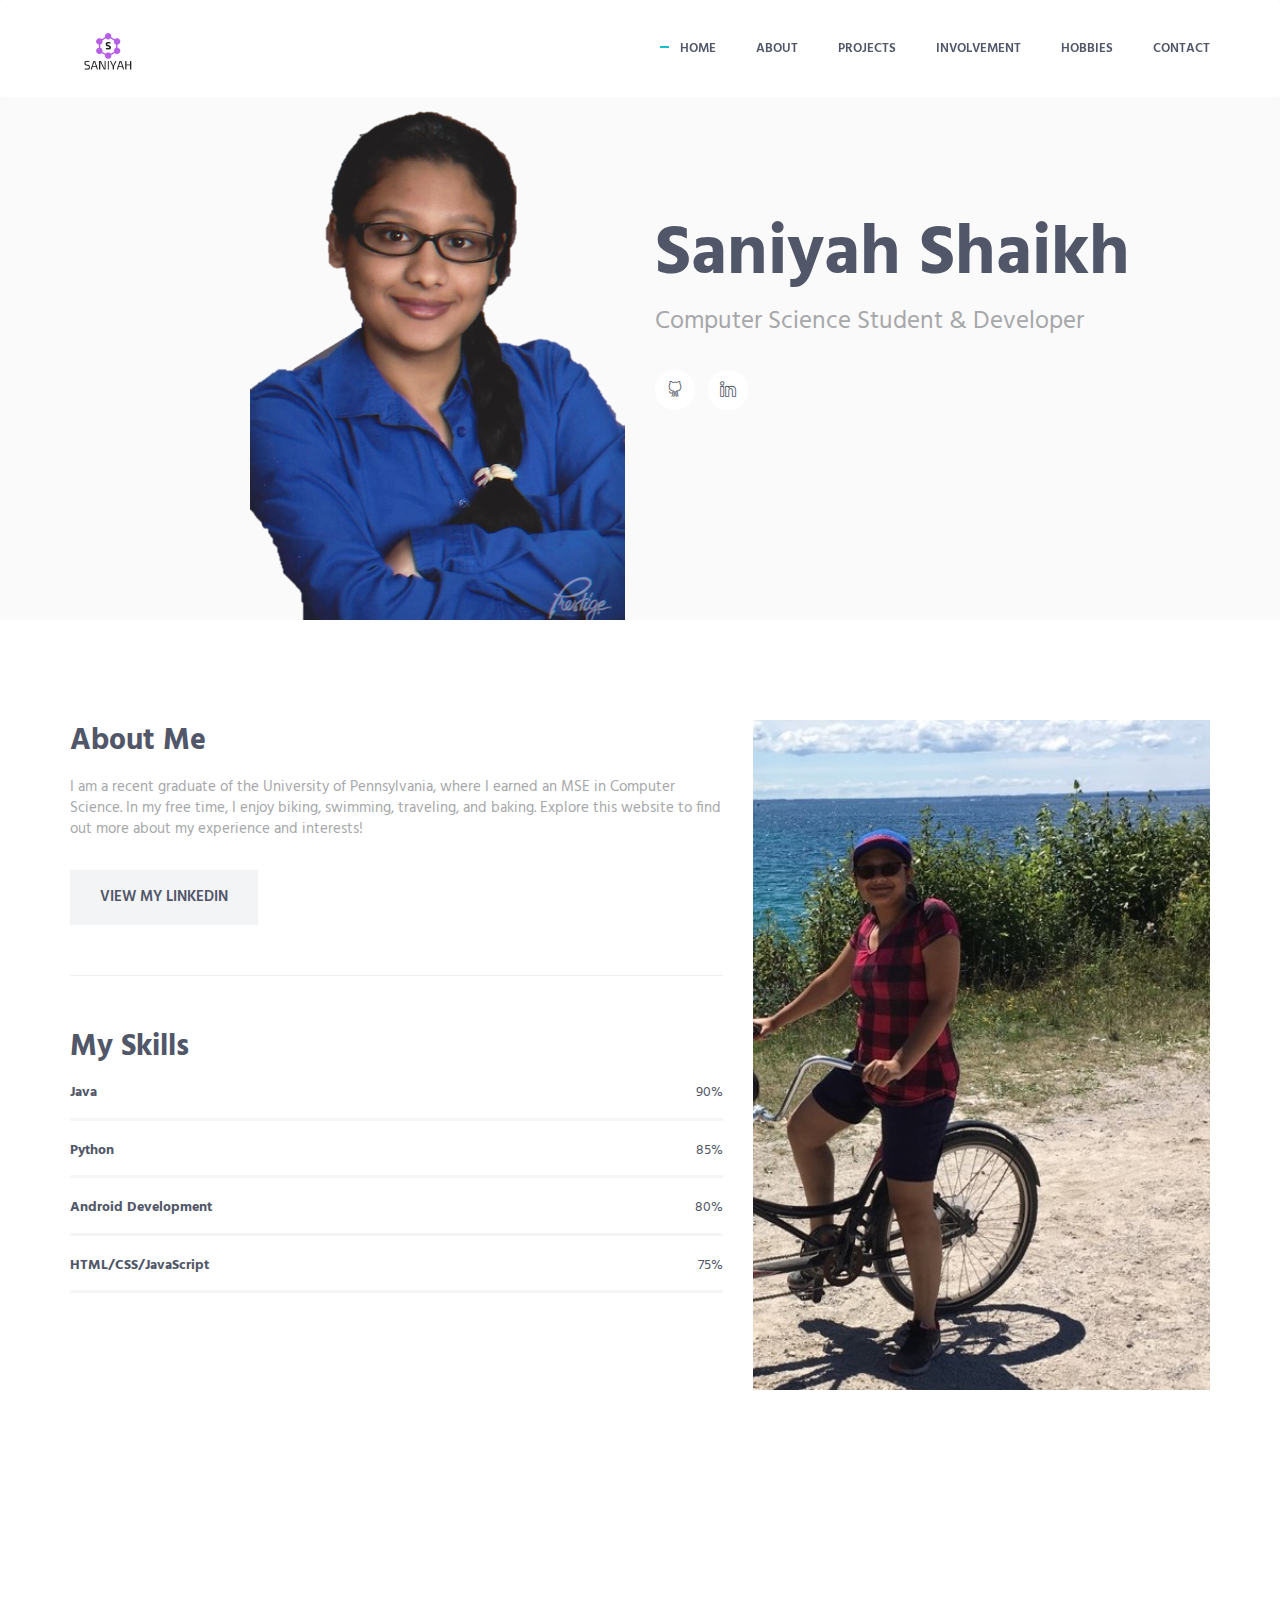
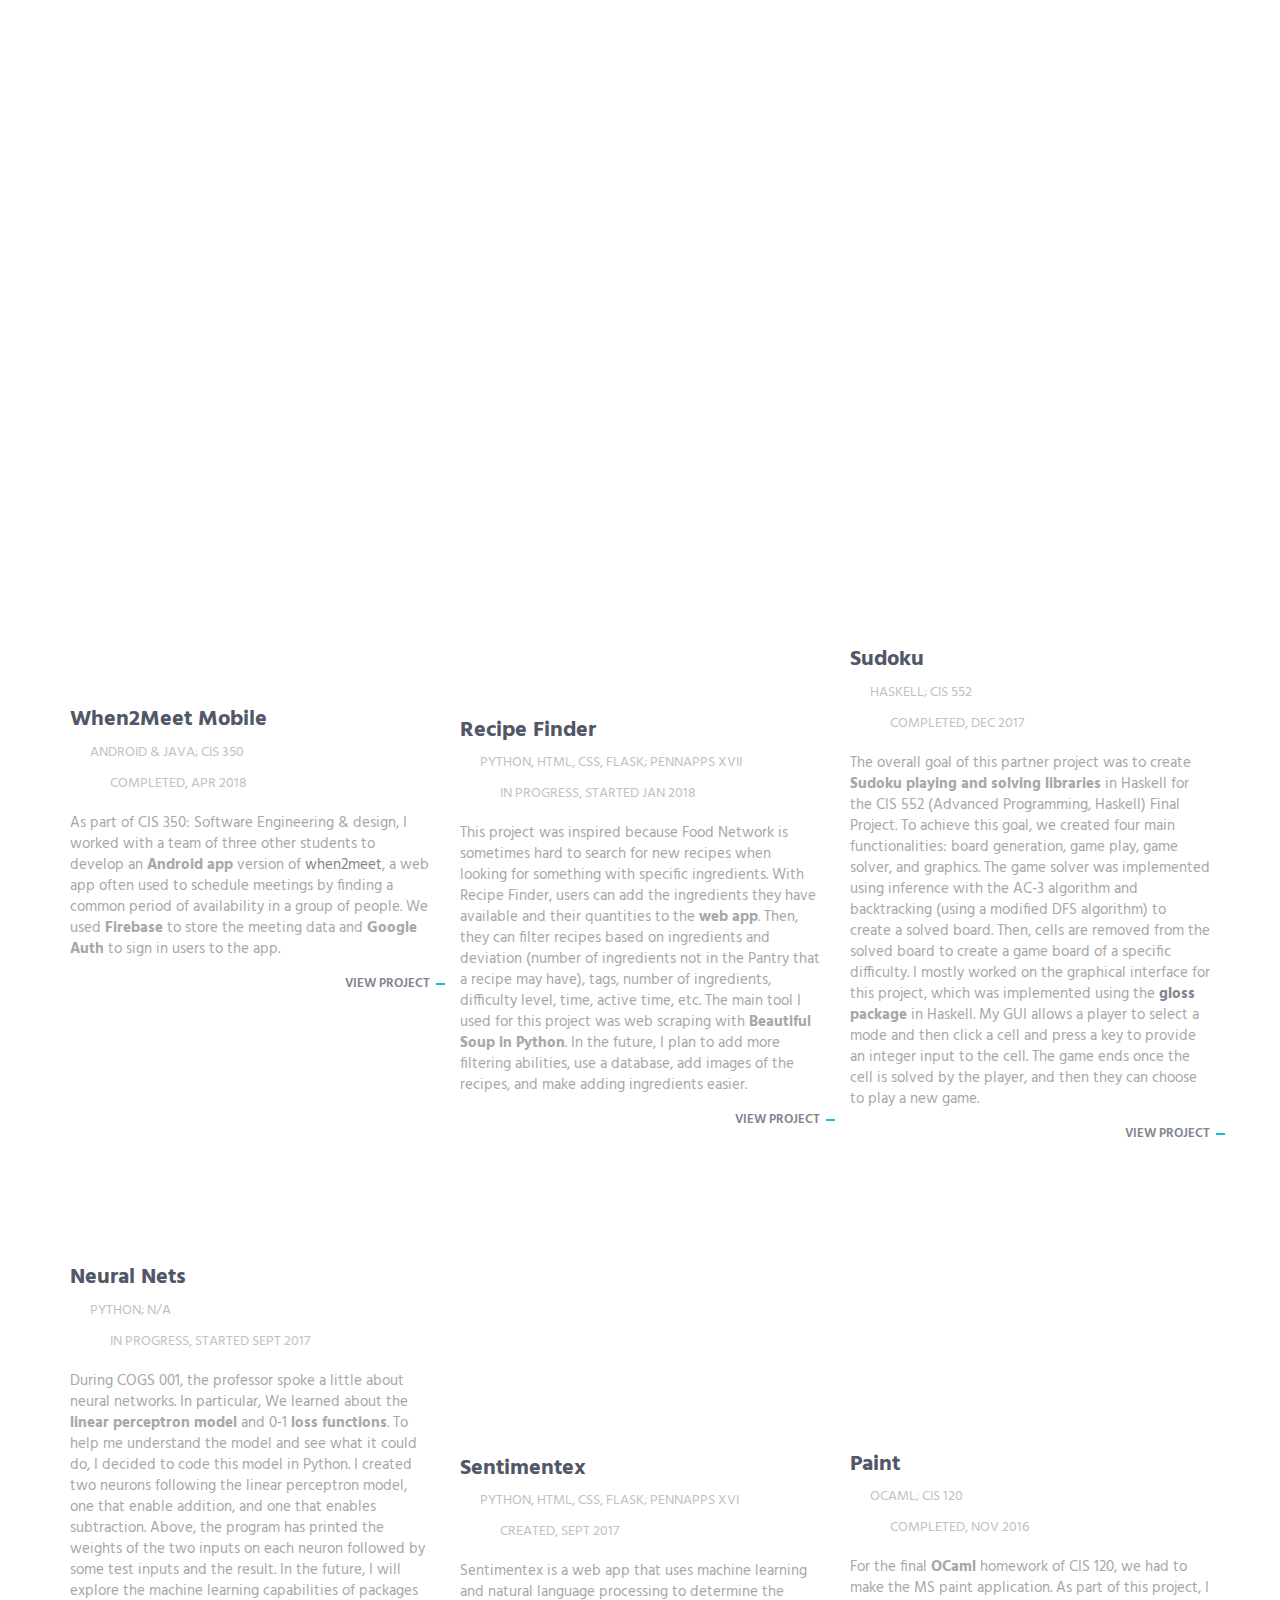
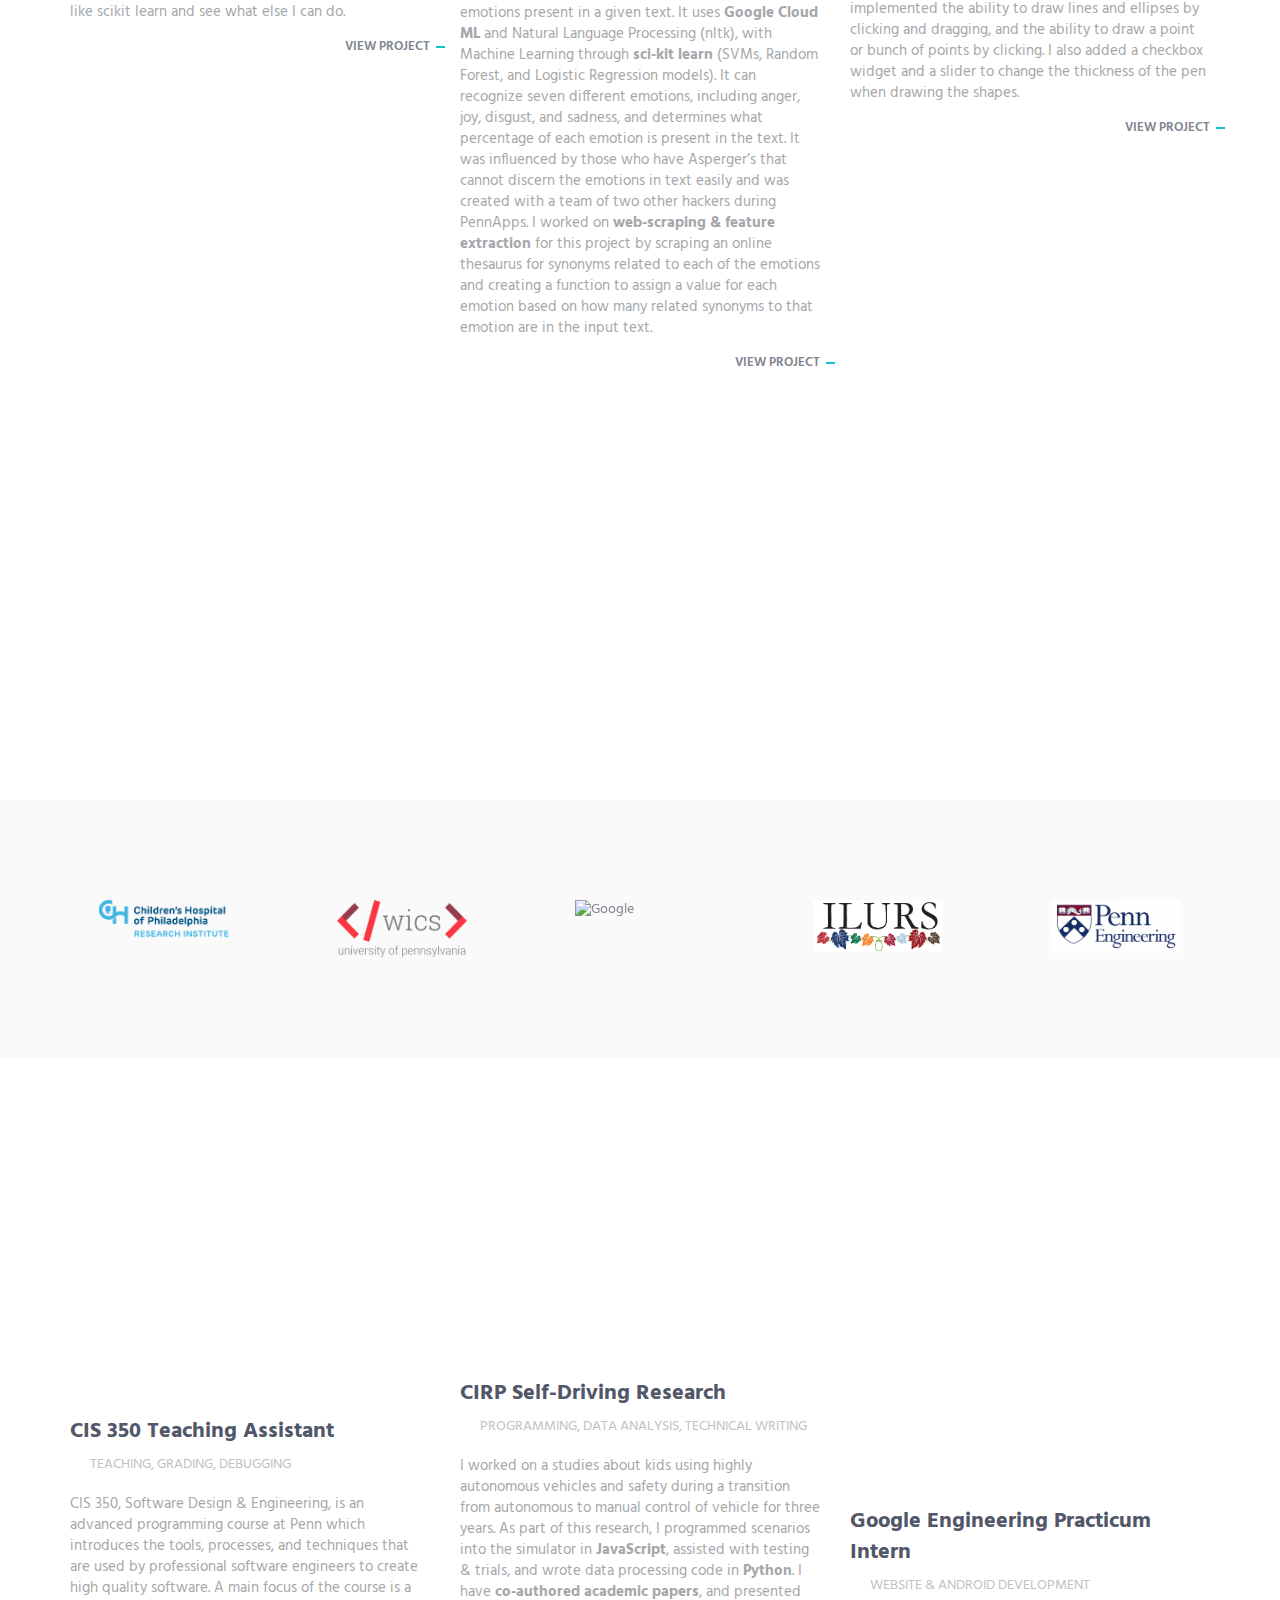
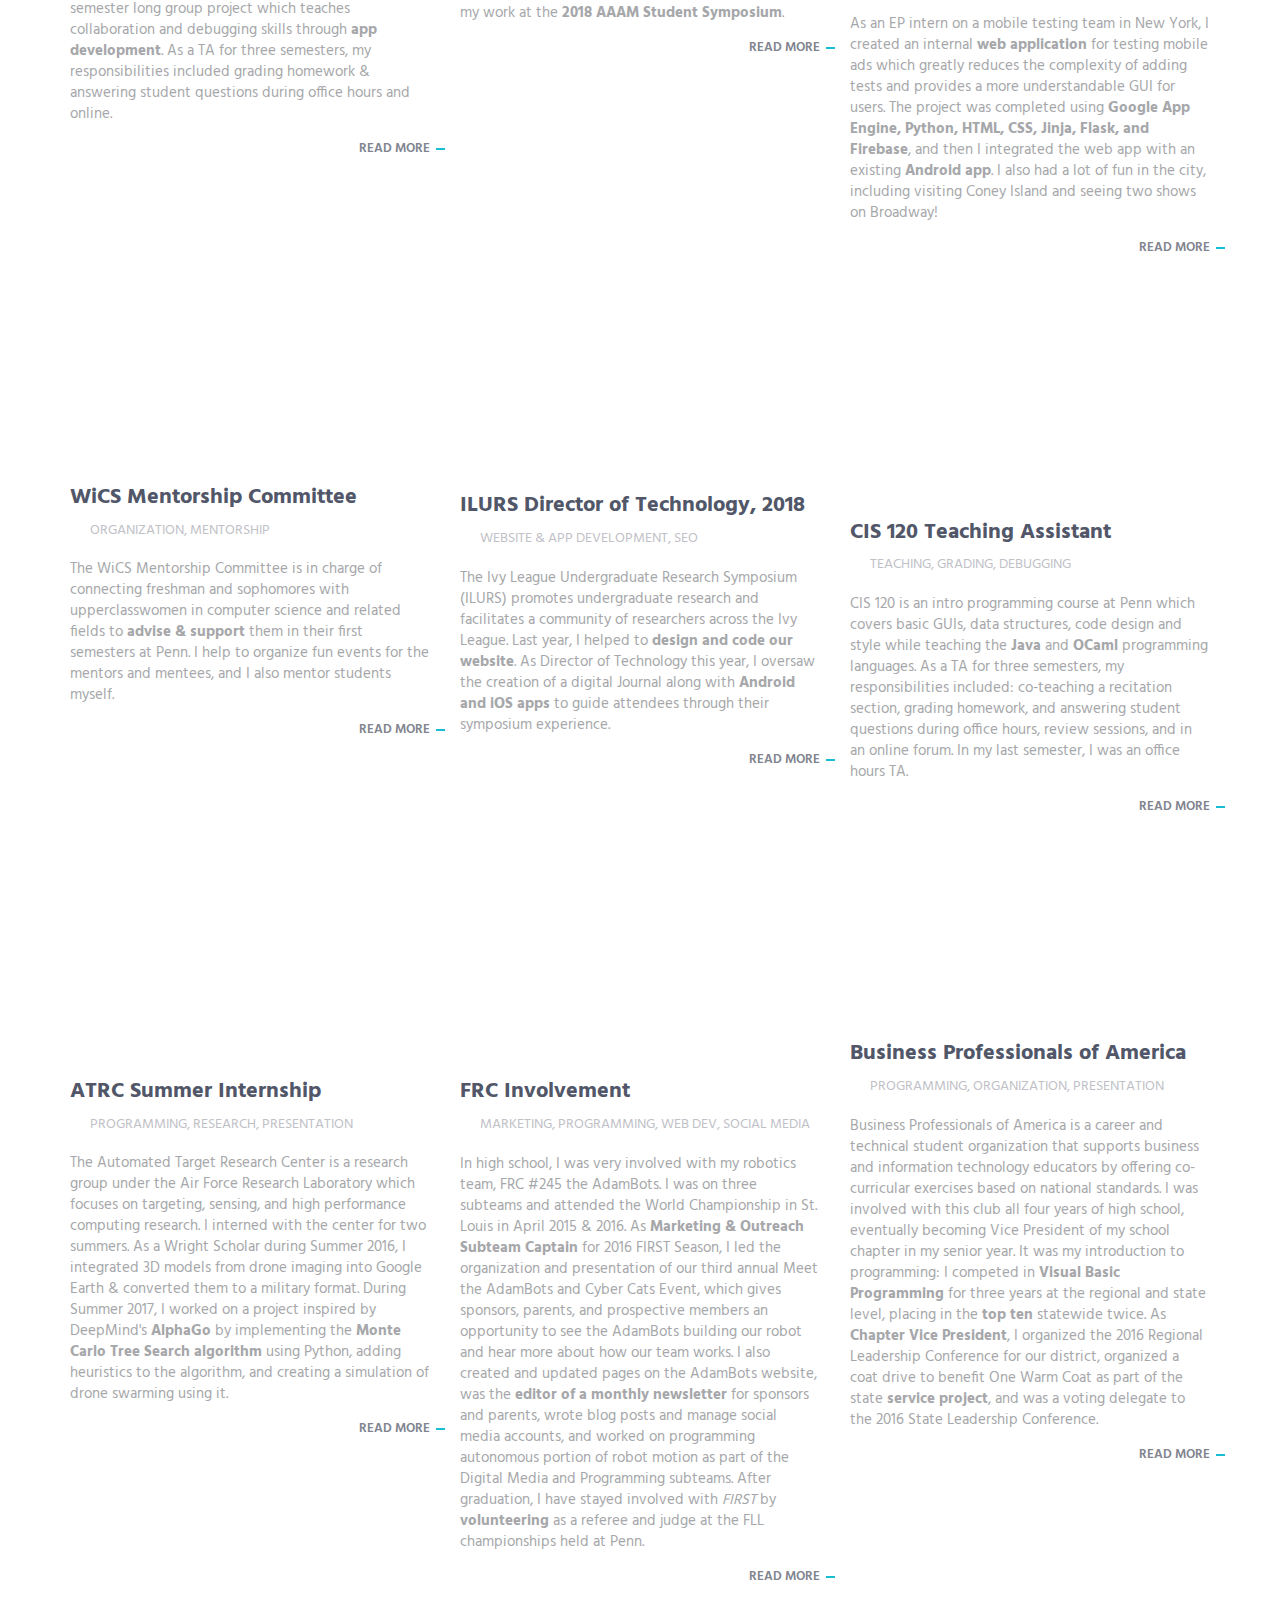
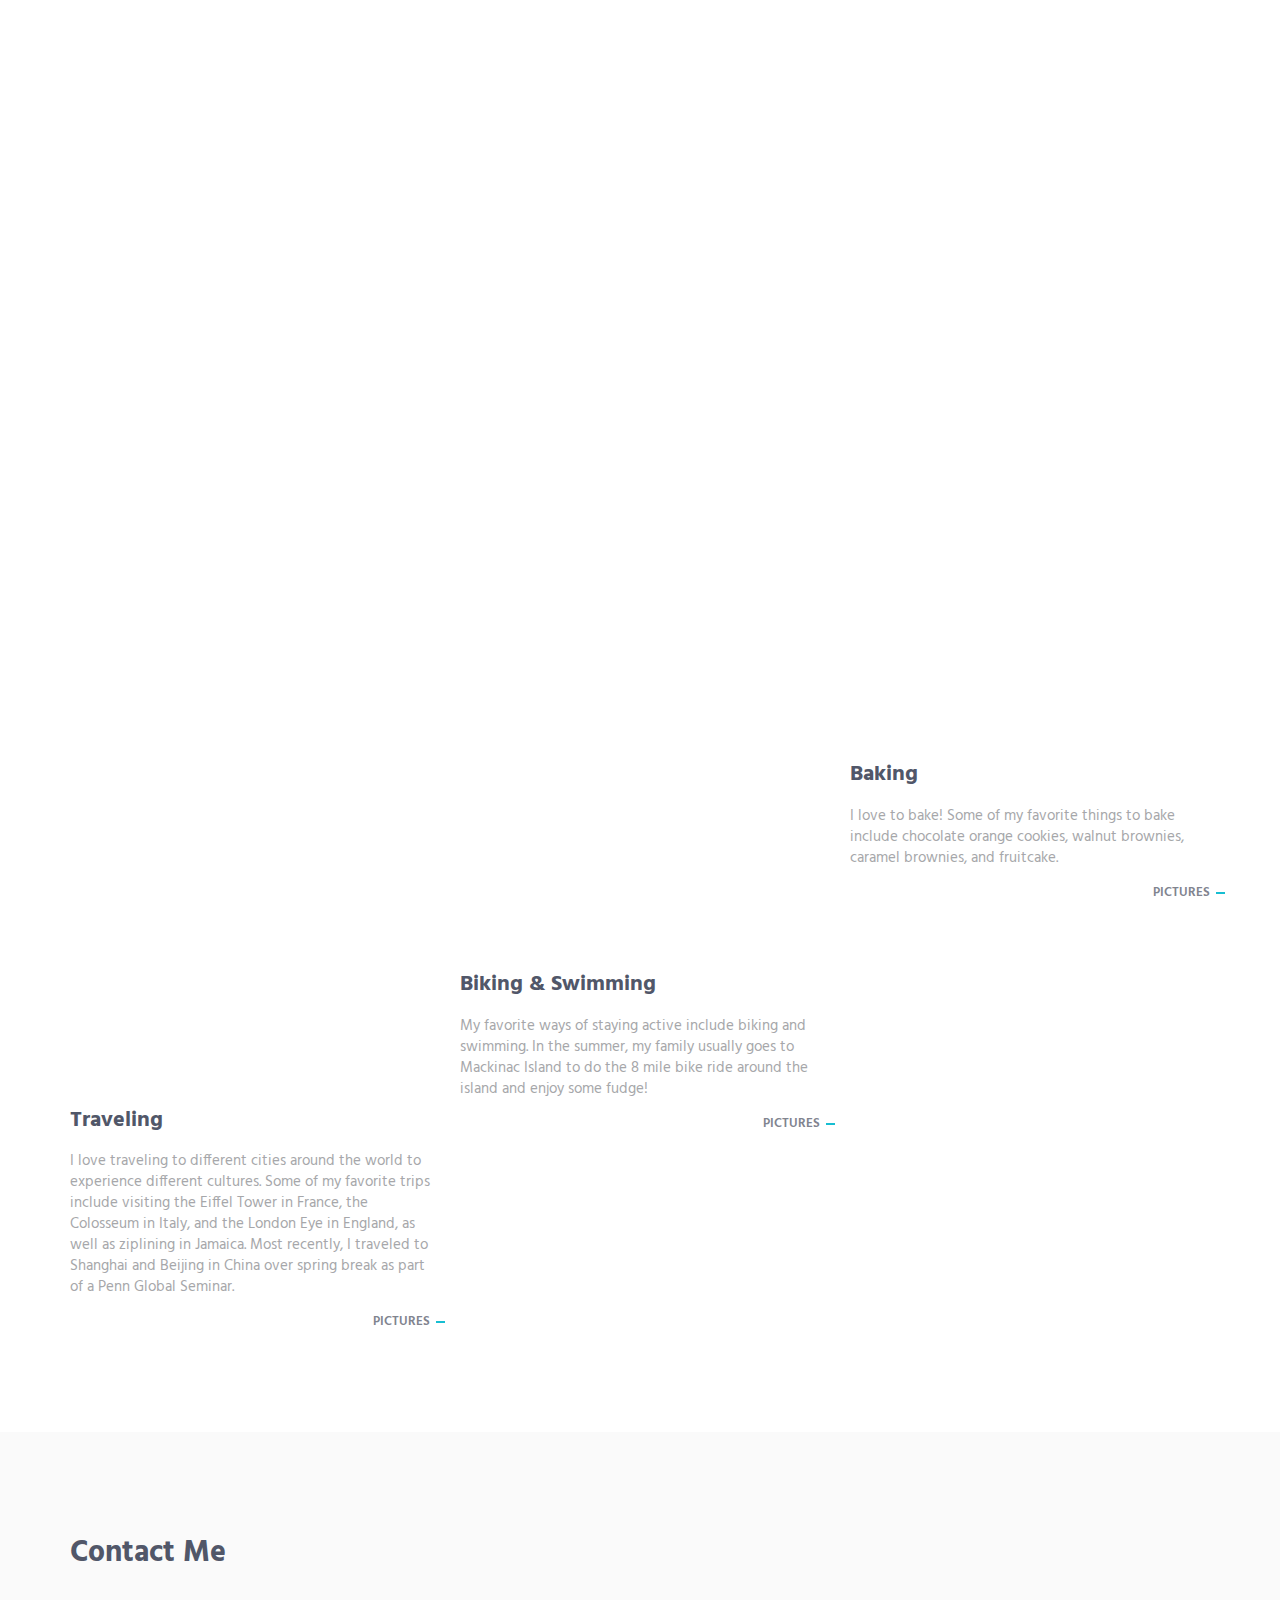
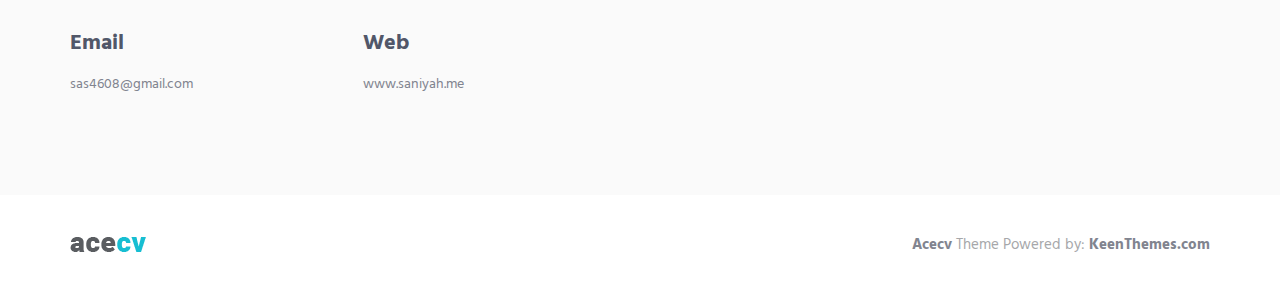
==== commit eb48ee0e: "fix descriptions" ====
--- a/index.html
+++ b/index.html
@@ -21,12 +21,12 @@
 
         <meta name="author" content="Saniyah Shaikh"/>
         <meta name="description" content="I am an engineering student &amp; developer at the University of Pennsylvania pursuing a BSE in Computer Science."/>
-        <meta name="keywords" content="Saniyah Shaikh, University of Pennsylvania, Computer Science, School of Engineering and Applied Science, Software Developer"/>
+        <meta name="keywords" content="Saniyah Shaikh, University of Pennsylvania, Computer Science, School of Engineering and Applied Science, Software Developer, Software Engineer"/>
         <meta name="google-site-verification" content="nw6M7lGa72jLrXkUP3fKnRZnsCoD-_eNUUmTZaD20G8" />
-        <title>Saniyah Shaikh | Student &amp; Dev</title>
+        <title>Saniyah Shaikh | Software Engineer</title>
 
         <!-- GLOBAL MANDATORY STYLES -->
-        <link href="http://fonts.googleapis.com/css?family=Hind:300,400,500,600,700" rel="stylesheet" type="text/css">
+        <link href="https://fonts.googleapis.com/css?family=Hind:300,400,500,600,700" rel="stylesheet" type="text/css">
         <link href="vendor/simple-line-icons/css/simple-line-icons.css" rel="stylesheet" type="text/css"/>
         <link href="vendor/bootstrap/css/bootstrap.min.css" rel="stylesheet" type="text/css"/>
 
@@ -121,7 +121,7 @@
                             <div class="margin-b-50">
                                 <div class="margin-b-30">
                                     <h2>About Me</h2>
-                                    <p>I am an engineering student at the University of Pennsylvania pursuing a BSE in Computer Science. I am currently an engineering research assistant for a project on self-driving vehicles at the Center for Injury Research and Prevention, and a Teaching Assistant for CIS 350. In my free time, I enjoy biking, swimming, traveling, and baking. Explore this website to find out more about my experience, research and interests!</p>
+                                    <p>I am a recent graduate of the University of Pennsylvania, where I earned an MSE in Computer Science. In my free time, I enjoy biking, swimming, traveling, and baking. Explore this website to find out more about my experience and interests!</p>
                                 </div>
                                 <a href="https://www.linkedin.com/in/saniyahshaikh" class="btn-theme btn-theme-md btn-default-bg text-uppercase">View My LinkedIn</a>
                             </div>
@@ -142,15 +142,15 @@
                             </div>
                         </div>
                         <div class="progress-box">
-                            <h5>Android Development <span class="color-heading pull-right">75%</span></h5>
+                            <h5>Android Development <span class="color-heading pull-right">80%</span></h5>
+                            <div class="progress">
+                                <div class="progress-bar bg-color-base" role="progressbar" data-width="80"></div>
+                            </div>
+                        </div>
+                        <div class="progress-box">
+                            <h5>HTML/CSS/JavaScript <span class="color-heading pull-right">75%</span></h5>
                             <div class="progress">
                                 <div class="progress-bar bg-color-base" role="progressbar" data-width="75"></div>
-                            </div>
-                        </div>
-                        <div class="progress-box">
-                            <h5>HTML/CSS/JavaScript <span class="color-heading pull-right">70%</span></h5>
-                            <div class="progress">
-                                <div class="progress-bar bg-color-base" role="progressbar" data-width="70"></div>
                             </div>
                         </div>
                         <!-- End Progress Box -->
@@ -184,7 +184,7 @@
                                 <img class="img-responsive" src="img/proj/when2meet.PNG" alt="Home Screen of When2Meet for Android">
                             </div>
                         </div>
-                        <h4><a href="#">When2Meet Mobile</a> <br/> <span class="text-uppercase margin-l-20">Android &amp; Java; CIS 350</span> <br/> <span class="text-uppercase margin-l-40">completed Apr 2018</span></h4>
+                        <h4><a href="#">When2Meet Mobile</a> <br/> <span class="text-uppercase margin-l-20">Android &amp; Java; CIS 350</span> <br/> <span class="text-uppercase margin-l-40">completed, Apr 2018</span></h4>
                         <p>As part of CIS 350: Software Engineering &amp; design, I worked with a team of three other students to develop an <b>Android app</b> version of <a href="https://www.when2meet.com/">when2meet</a>, a web app often used to schedule meetings by finding a common period of availability in a group of people. We used <b>Firebase</b> to store the meeting data and <b>Google Auth</b> to sign in users to the app. </p>
                         <a class="link" href="#" style="float: right">View Project</a>
                     </div>
@@ -224,7 +224,7 @@
                             </div>
                         </div>
                         <h4><a href="https://github.com/saniyah-shaikh/neural-nets">Neural Nets</a> <br/> <span class="text-uppercase margin-l-20">Python; N/A</span> <br/> <span class="text-uppercase margin-l-40">in progress, started Sept 2017</span></h4>
-                        <p>During COGS 001, the professor spoke a little about neural networks. In particular, We learned about the <b>linear perceptron model</b> and 0-1 <b>loss functions</b>. To help me understand the model and see what it could do, I decided to code this model in Python. I ended up creating two neurons following the linear perceptron model, one that enable addition, and one that enables subtraction. Above, the program has printed the weights of the two inputs on each neuron followed by some test inputs and the result. In the future, I will explore the machine learning capabilities of packages like scikit learn and see what else I can do. </p>
+                        <p>During COGS 001, the professor spoke a little about neural networks. In particular, We learned about the <b>linear perceptron model</b> and 0-1 <b>loss functions</b>. To help me understand the model and see what it could do, I decided to code this model in Python. I created two neurons following the linear perceptron model, one that enable addition, and one that enables subtraction. Above, the program has printed the weights of the two inputs on each neuron followed by some test inputs and the result. In the future, I will explore the machine learning capabilities of packages like scikit learn and see what else I can do. </p>
                         <a class="link" href="https://github.com/saniyah-shaikh/neural-nets" style="float: right">View Project</a>
                     </div>
                     <!-- End Latest Projects -->
@@ -322,8 +322,8 @@
                                 <img class="img-responsive" src="img/inv/cis120.jpg" alt="CIS 350">
                             </div>
                         </div>
-                        <h4><a href="https://www.seas.upenn.edu/~cis120/current/">CIS 350 Teaching Assistant</a> <br/> <span class="text-uppercase margin-l-20">Teaching, Grading, Debugging</span></h4>
-                        <p>CIS 350, Software Design &amp; Engineering, is an advanced programming course at Penn which introduces the tools, processes, and techniques that are used by professional software engineers to create high quality software. A main focus of the course is a semester long group project which teaches collaboration and debugging skills through <b>app development</b>. As a TA, my responsibilities include: grading homework &amp; answering student questions during office hours and online. </p>
+                        <h4><a href="https://www.seas.upenn.edu/~cis350/">CIS 350 Teaching Assistant</a> <br/> <span class="text-uppercase margin-l-20">Teaching, Grading, Debugging</span></h4>
+                        <p>CIS 350, Software Design &amp; Engineering, is an advanced programming course at Penn which introduces the tools, processes, and techniques that are used by professional software engineers to create high quality software. A main focus of the course is a semester long group project which teaches collaboration and debugging skills through <b>app development</b>. As a TA for three semesters, my responsibilities included grading homework &amp; answering student questions during office hours and online. </p>
                         <a class="link" href="https://www.seas.upenn.edu/~cis350/" style="float: right;">Read More</a>
                     </div>
                     <!-- End Work Experience -->
@@ -336,7 +336,7 @@
                             </div>
                         </div>
                         <h4><a href="https://injury.research.chop.edu/">CIRP Self-Driving Research</a> <br/> <span class="text-uppercase margin-l-20">Programming, Data Analysis, Technical Writing</span></h4>
-                        <p> I am currently working on the third year of a research study about kids using highly autonomous vehicles, and on the second year of research concerning safety during a transition from autonomous to manual control of vehicle. I program scenarios into the simulator in <b>JavaScript</b>, assist with testing &amp; trials, and write data processing code in <b>Python</b>. I have also <b>co-authored academic papers</b> and presented my work at the <b>2018 AAAM Student Symposium</b>. </p>
+                        <p> I worked on a studies about kids using highly autonomous vehicles and safety during a transition from autonomous to manual control of vehicle for three years. As part of this research, I programmed scenarios into the simulator in <b>JavaScript</b>, assisted with testing &amp; trials, and wrote data processing code in <b>Python</b>. I have <b>co-authored academic papers</b>, and presented my work at the <b>2018 AAAM Student Symposium</b>. </p>
                         <a class="link" href="https://blog.research.chop.edu/are-we-ready-for-self-driving-cars" style="float: right;">Read More</a>  <p> </p>
                     </div>
                     <!-- End Work Experience -->
@@ -510,11 +510,11 @@
                     <div class="row">
                         <div class="col-md-3 col-xs-6">
                             <h4>Email</h4>
-                            <a href="mailto:saniyah@seas.upenn.edu">saniyah@seas.upenn.edu</a>
+                            <a href="mailto:sas4608@gmail.com">sas4608@gmail.com</a>
                         </div>
                         <div class="col-md-3 col-xs-6">
                             <h4>Web</h4>
-                            <a href="#">www.seas.upenn.edu/~saniyah/</a>
+                            <a href="#">www.saniyah.me</a>
                         </div>
                     </div>
                     <!--// end row -->
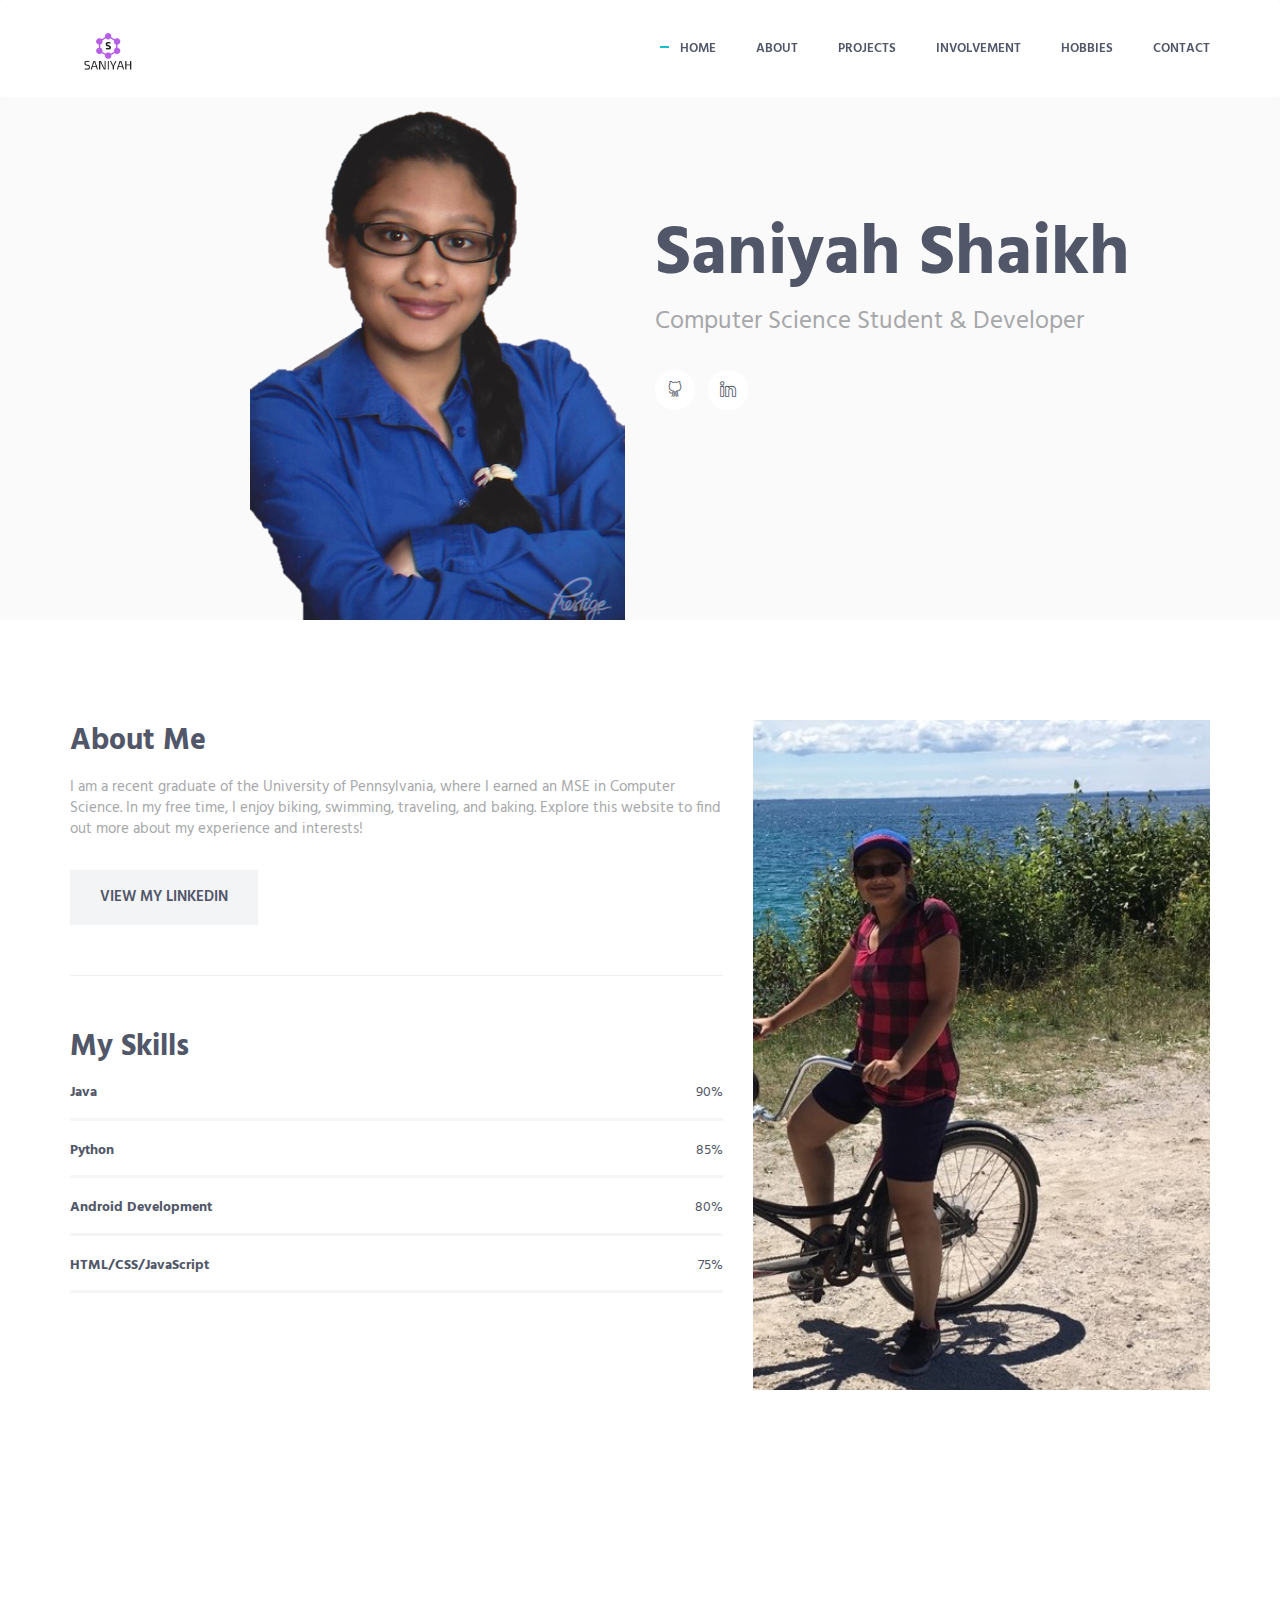
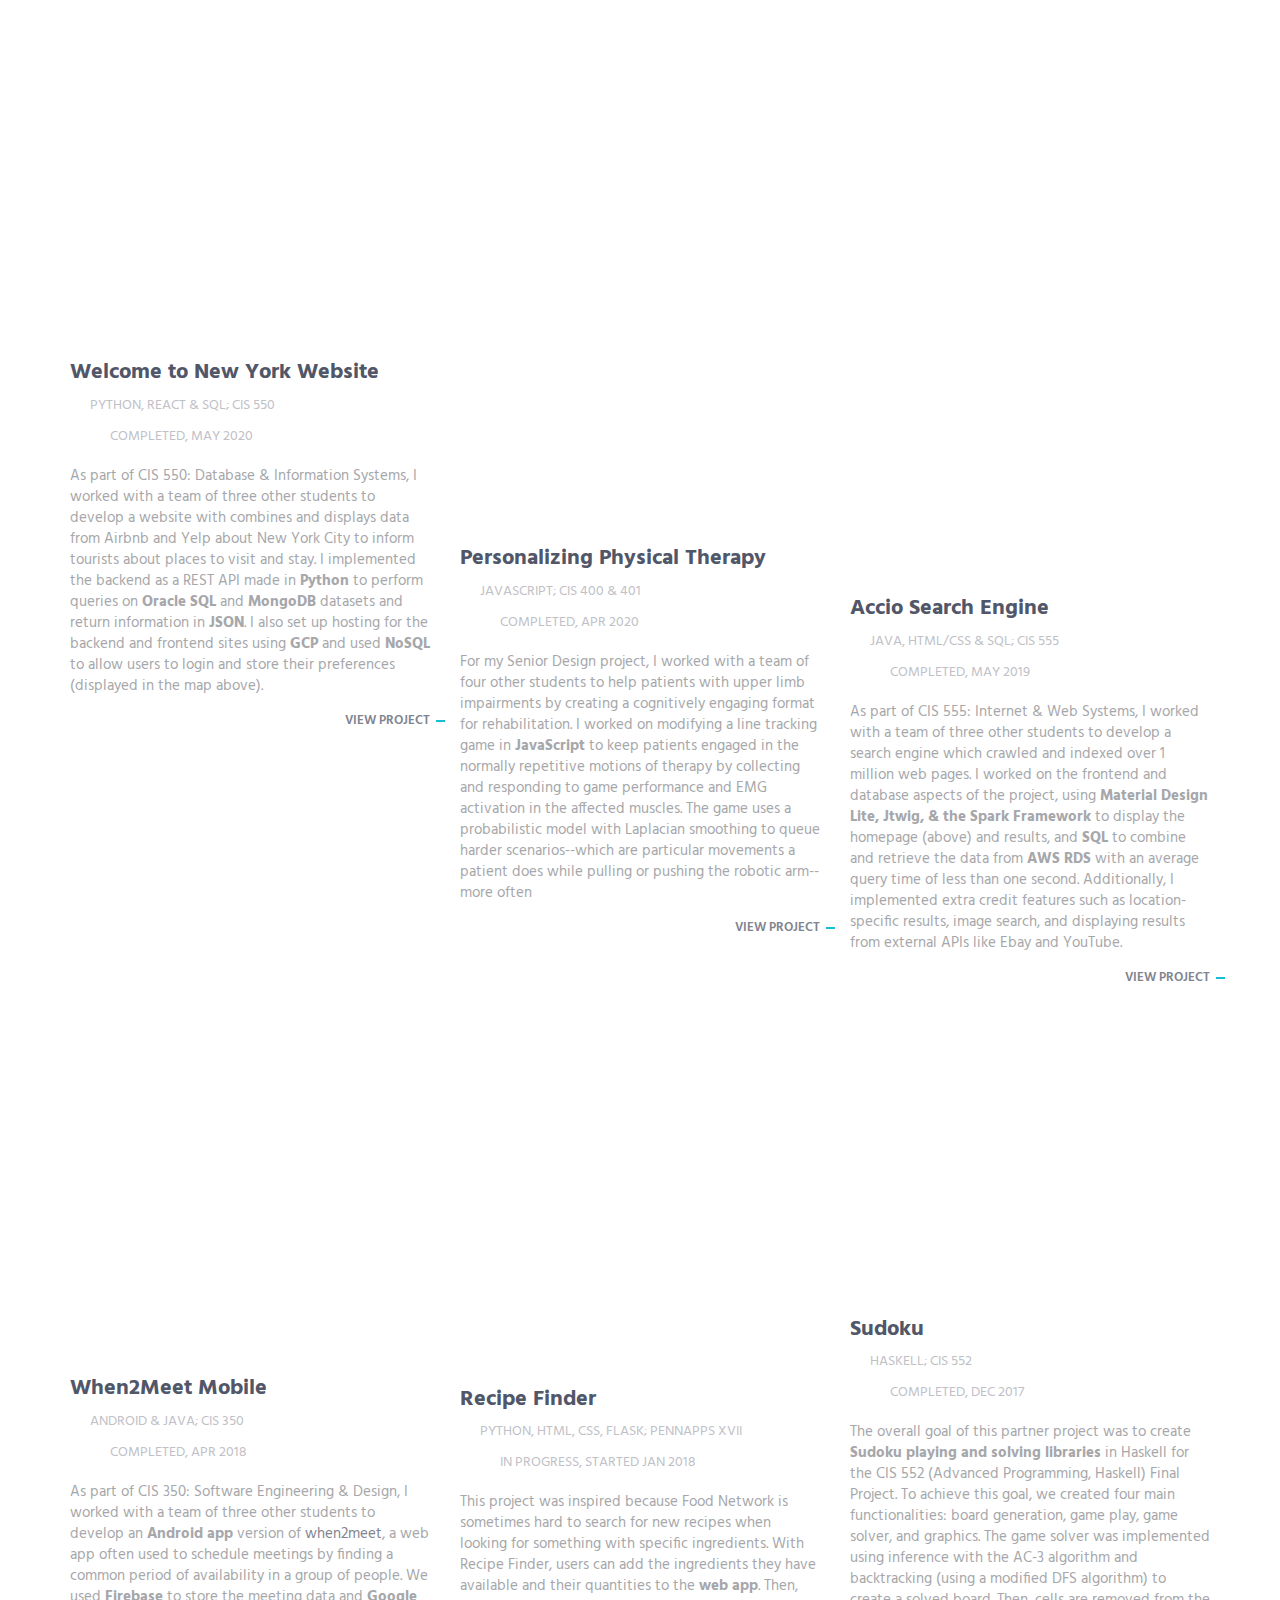
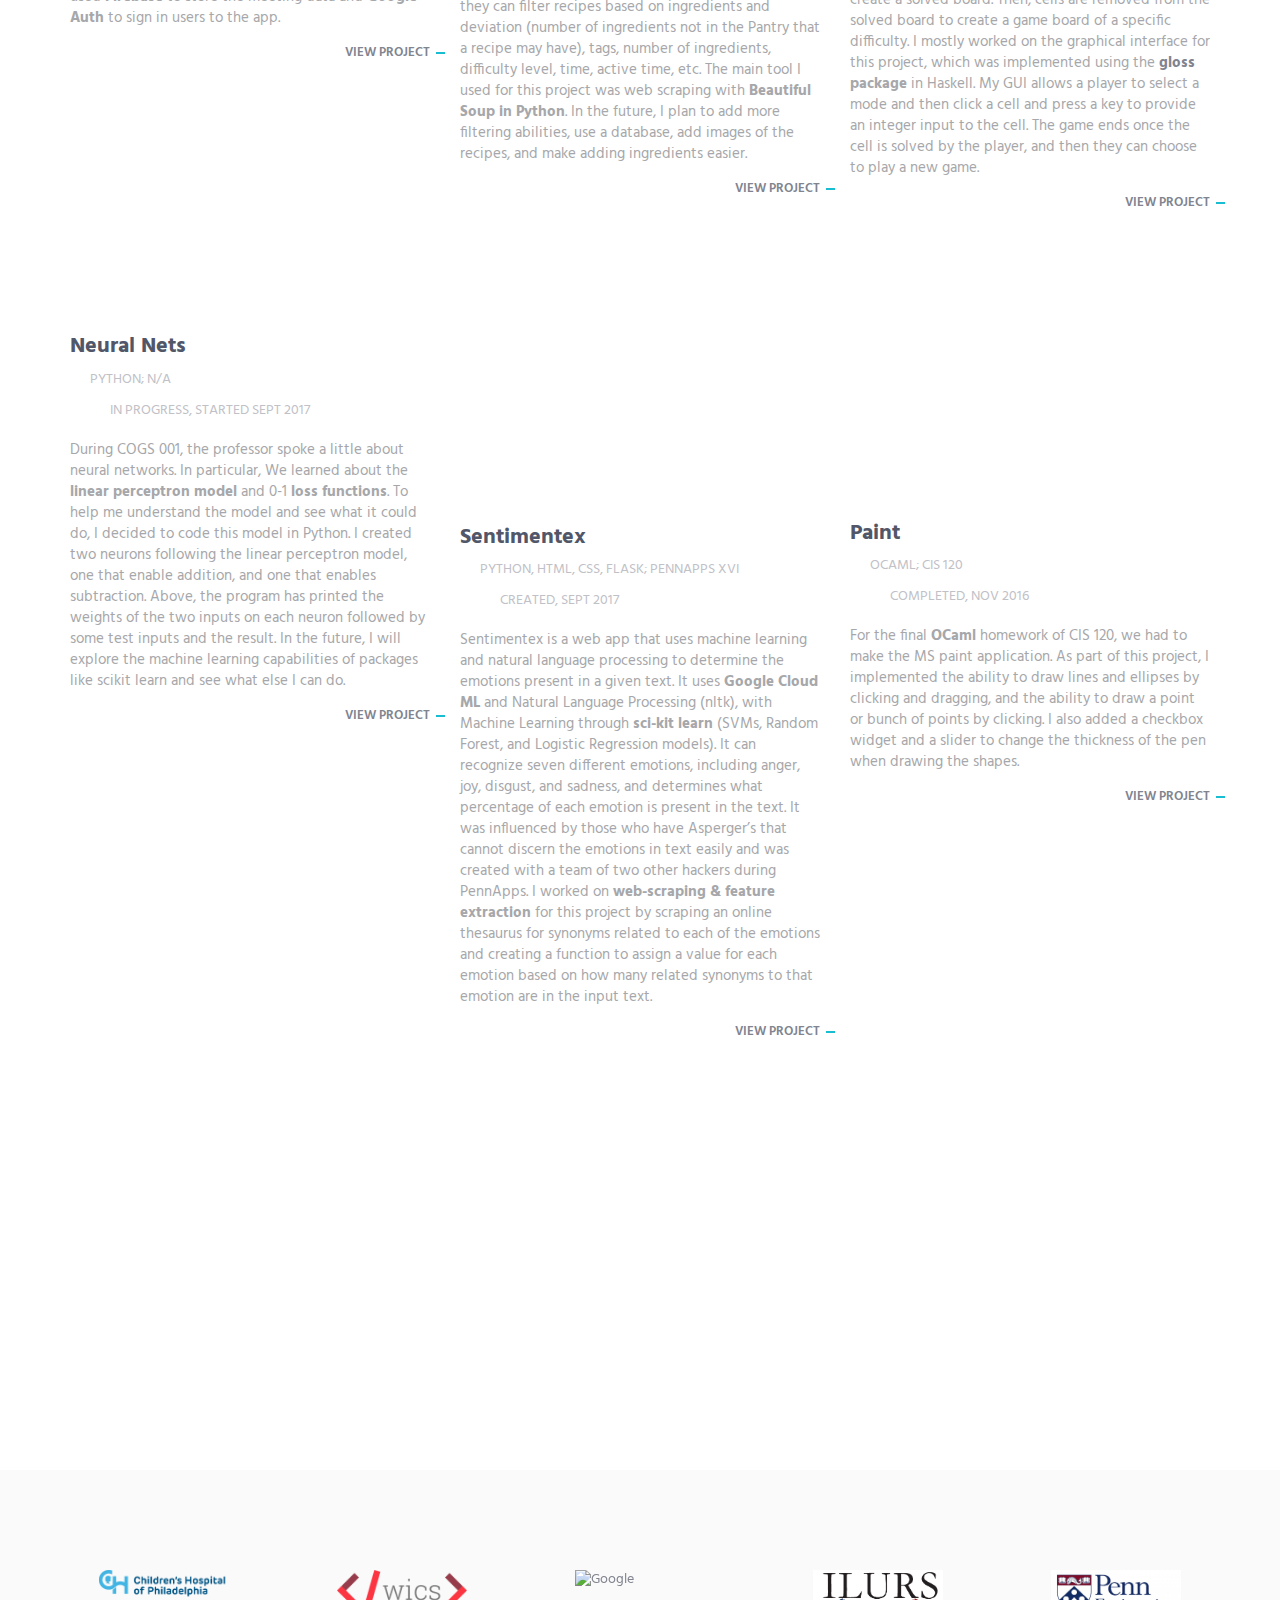
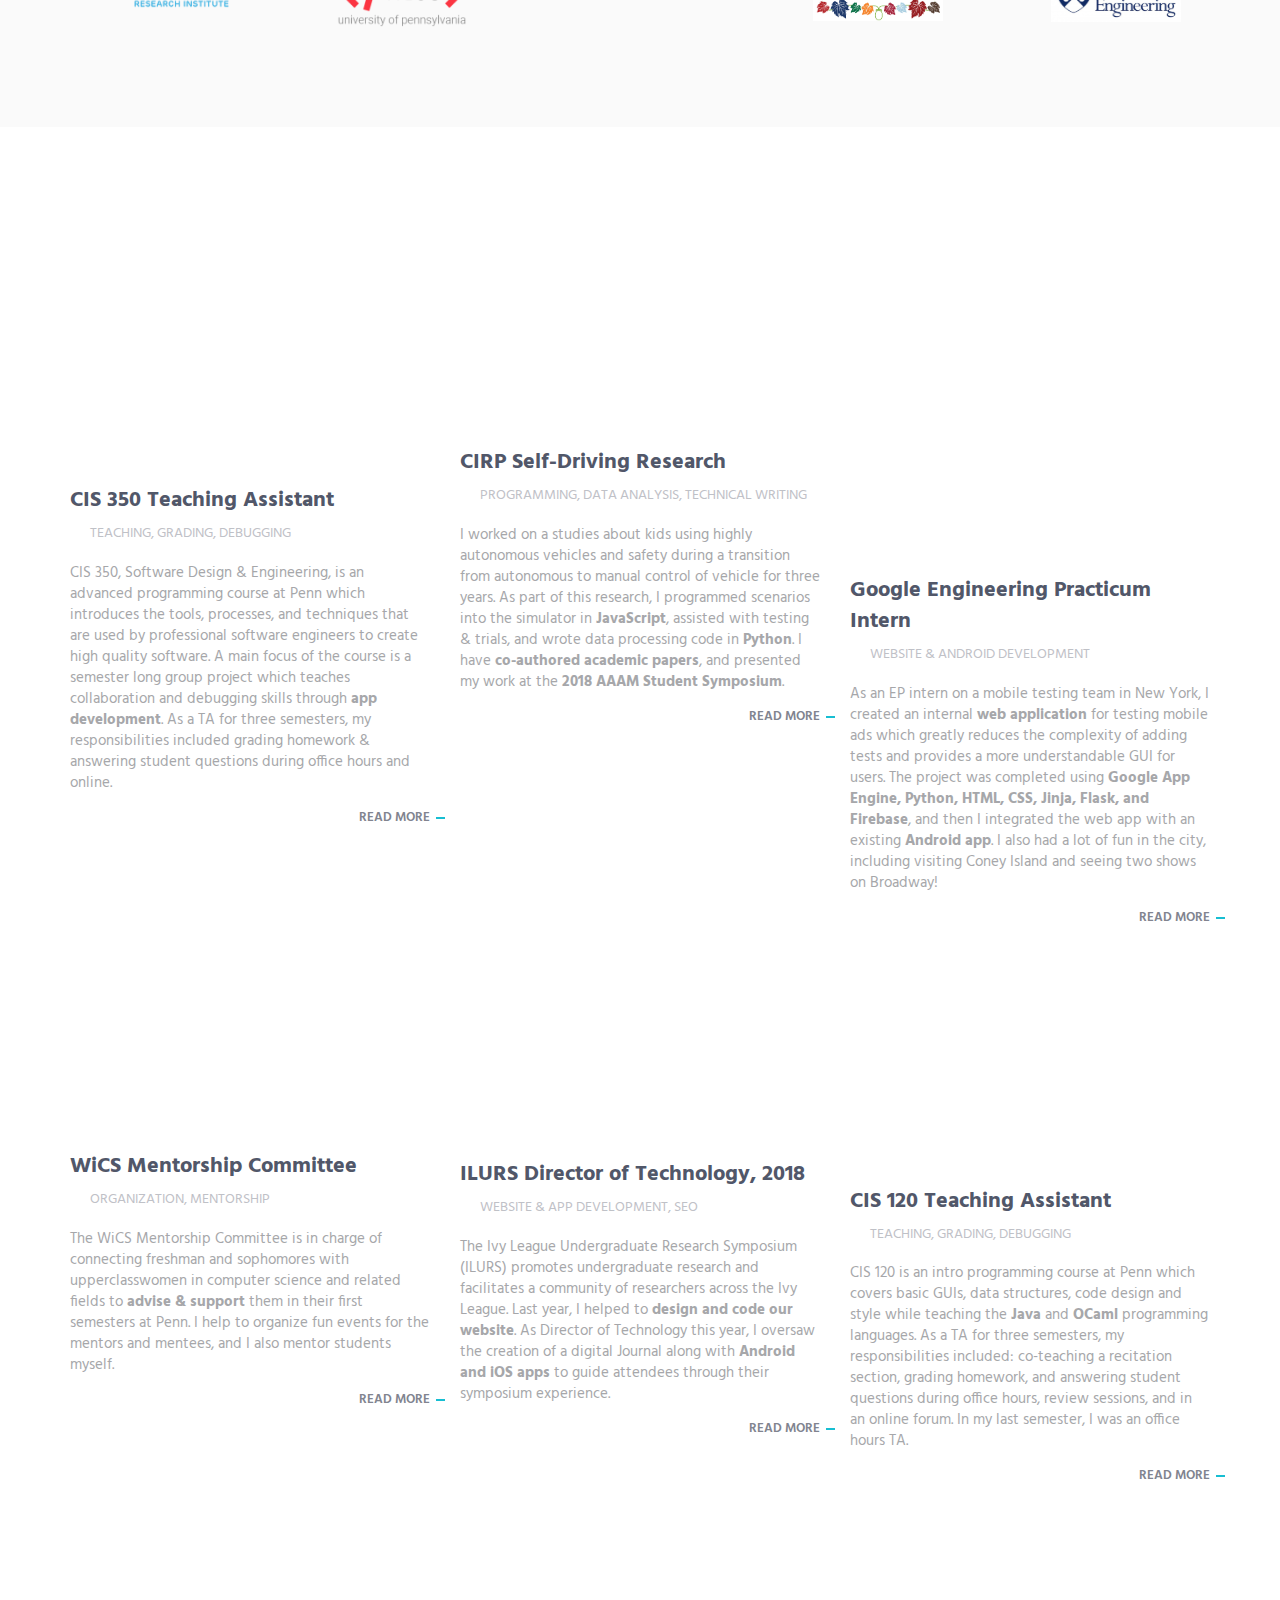
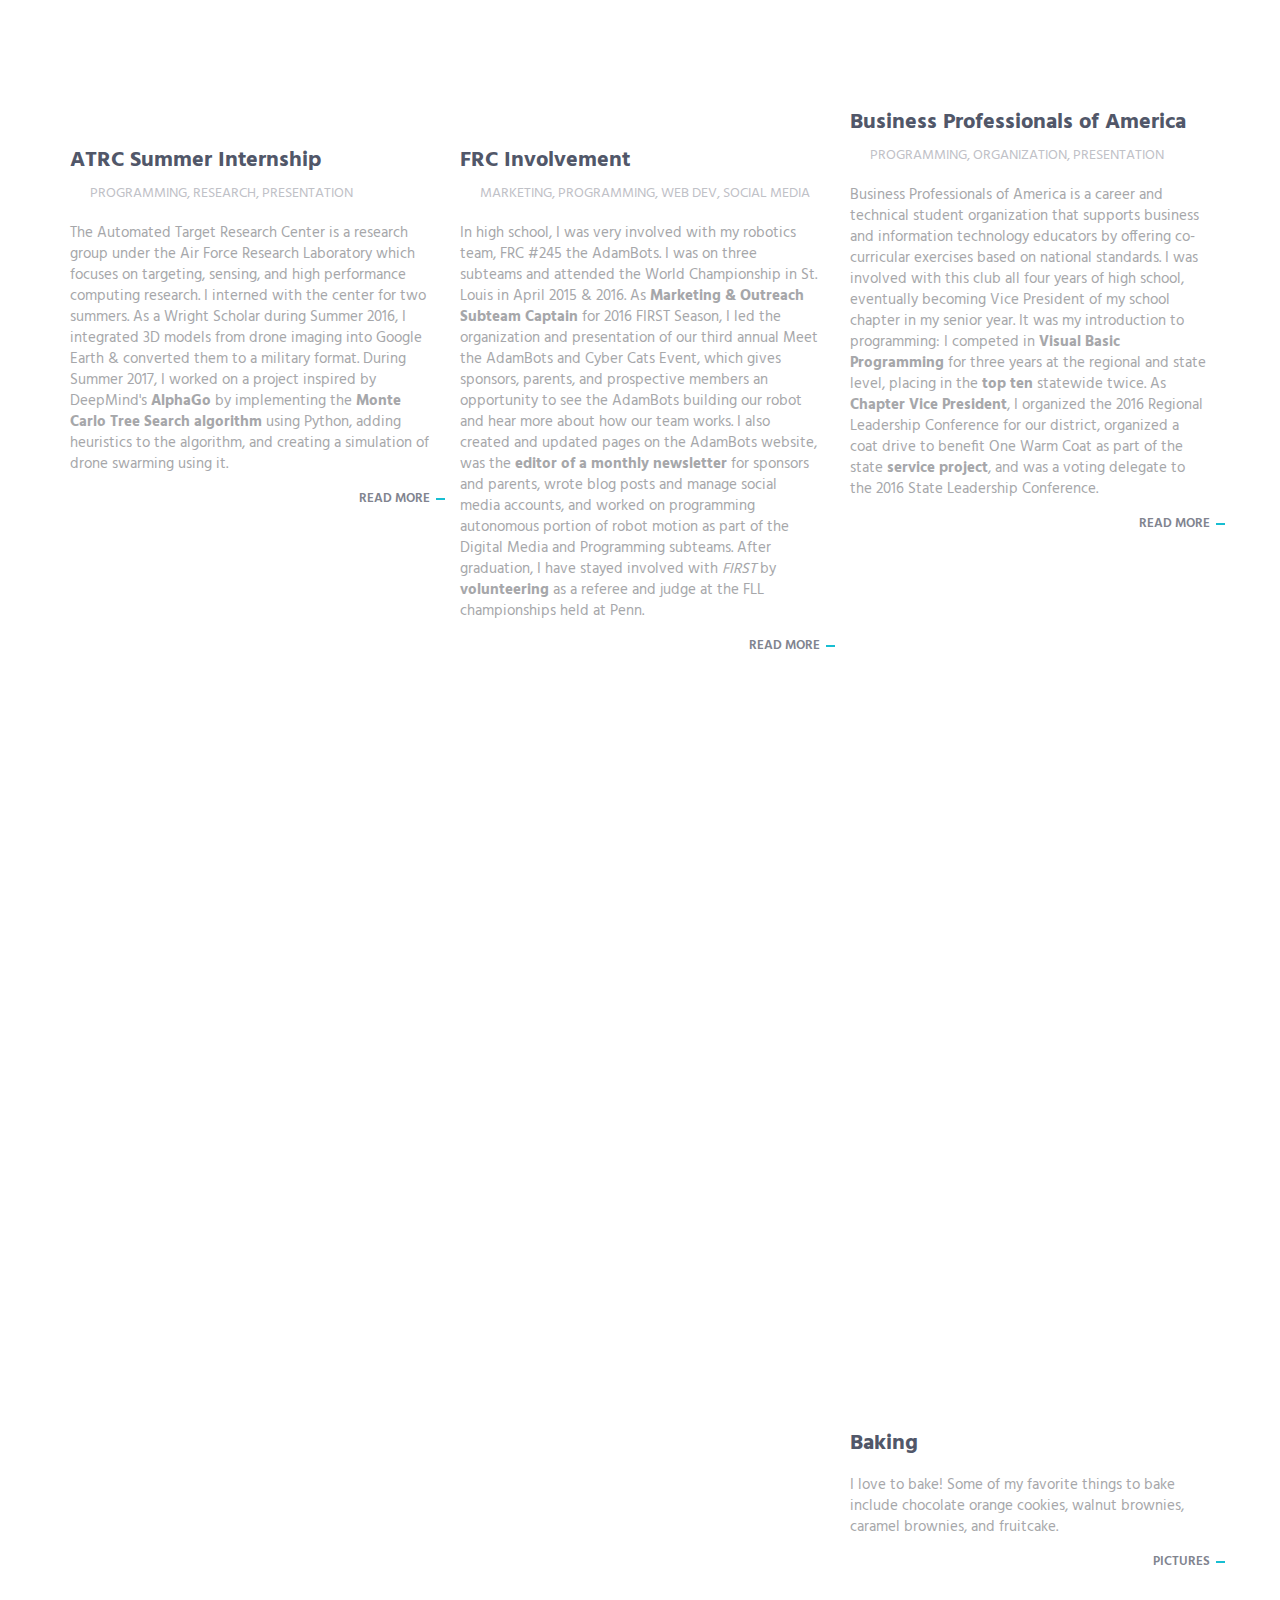
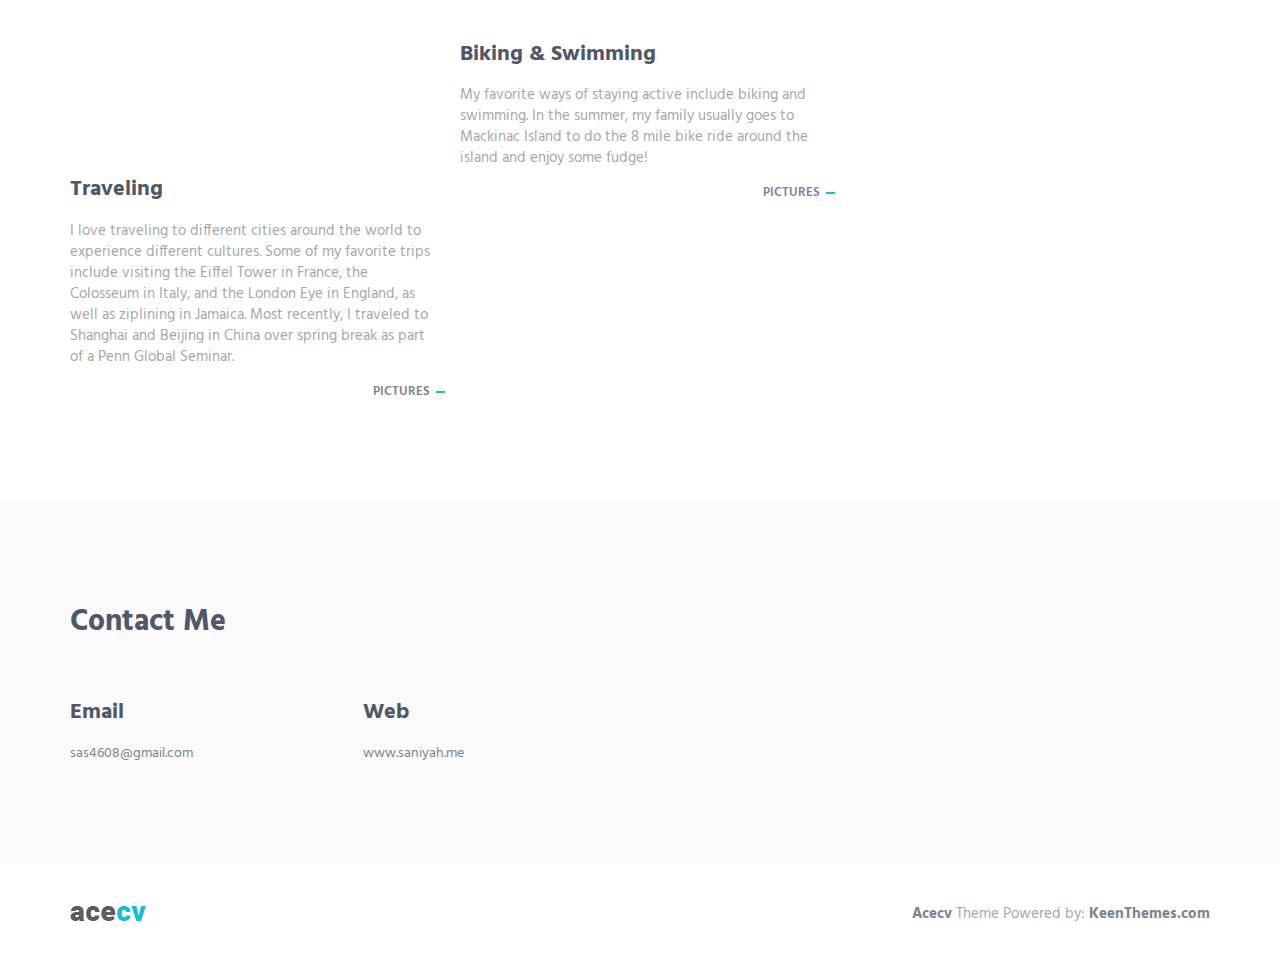
==== commit 4e61563e: "update project section" ====
--- a/index.html
+++ b/index.html
@@ -181,11 +181,50 @@
                     <div class="col-sm-4 sm-margin-b-50">
                         <div class="margin-b-20">
                             <div class="wow zoomIn" data-wow-duration=".3" data-wow-delay=".1s">
+                                <img class="img-responsive" src="img/proj/favs-nyc.PNG" alt="Welcome to New York project favorites screen.">
+                            </div>
+                        </div>
+                        <h4><a href="#">Welcome to New York Website</a> <br/> <span class="text-uppercase margin-l-20">Python, React &amp; SQL; CIS 550</span> <br/> <span class="text-uppercase margin-l-40">completed, May 2020</span></h4>
+                        <p>As part of CIS 550: Database &amp; Information Systems, I worked with a team of three other students to develop a website with combines and displays data from Airbnb and Yelp about New York City to inform tourists about places to visit and stay. I implemented the backend as a REST API made in <b>Python</b> to perform queries on <b>Oracle SQL</b> and <b>MongoDB</b> datasets and return information in <b>JSON</b>. I also set up hosting for the backend and frontend sites using <b>GCP</b> and used <b>NoSQL</b> to allow users to login and store their preferences (displayed in the map above). </p>
+                        <a class="link" href="#" style="float: right">View Project</a>
+                    </div>
+                    <!-- End Latest Projects -->
+
+                    <!-- Latest Projects -->
+                    <div class="col-sm-4 sm-margin-b-50">
+                        <div class="margin-b-20">
+                            <div class="wow zoomIn" data-wow-duration=".3" data-wow-delay=".1s">
+                                <img class="img-responsive" src="img/proj/assessment.PNG" alt="Screenshot of the line tracking game">
+                            </div>
+                        </div>
+                        <h4><a href="#">Personalizing Physical Therapy</a> <br/> <span class="text-uppercase margin-l-20"> JavaScript; CIS 400 &amp; 401</span> <br/> <span class="text-uppercase margin-l-40">completed, Apr 2020</span></h4>
+                        <p>For my Senior Design project, I worked with a team of four other students to help patients with upper limb impairments by creating a cognitively engaging format for rehabilitation. I worked on modifying a line tracking game in <b>JavaScript</b> to keep patients engaged in the normally repetitive motions of therapy by collecting and responding to game performance and EMG activation in the affected muscles. The game uses a probabilistic model with Laplacian smoothing to queue harder scenarios--which are particular movements a patient does while pulling or pushing the robotic arm--more often</p>
+                        <a class="link" href="#" style="float: right">View Project</a>
+                    </div>
+                    <!-- End Latest Projects -->
+
+                    <!-- Latest Projects -->
+                    <div class="col-sm-4 sm-margin-b-50">
+                        <div class="margin-b-20">
+                            <div class="wow zoomIn" data-wow-duration=".3" data-wow-delay=".1s">
+                                <img class="img-responsive" src="img/proj/accio.png" alt="Home Screen of Accio Search Engine">
+                            </div>
+                        </div>
+                        <h4><a href="#">Accio Search Engine</a> <br/> <span class="text-uppercase margin-l-20">Java, HTML/CSS &amp; SQL; CIS 555</span> <br/> <span class="text-uppercase margin-l-40">completed, May 2019</span></h4>
+                        <p>As part of CIS 555: Internet &amp; Web Systems, I worked with a team of three other students to develop a search engine which crawled and indexed over 1 million web pages. I worked on the frontend and database aspects of the project, using <b>Material Design Lite, Jtwig, &amp; the Spark Framework</b> to display the homepage (above) and results, and <b>SQL</b> to combine and retrieve the data from <b> AWS RDS</b> with an average query time of less than one second. Additionally, I implemented extra credit features such as location-specific results, image search, and displaying results from external APIs like Ebay and YouTube.</p>
+                        <a class="link" href="#" style="float: right">View Project</a>
+                    </div>
+                    <!-- End Latest Projects -->
+
+                    <!-- Latest Projects -->
+                    <div class="col-sm-4 sm-margin-b-50">
+                        <div class="margin-b-20">
+                            <div class="wow zoomIn" data-wow-duration=".3" data-wow-delay=".1s">
                                 <img class="img-responsive" src="img/proj/when2meet.PNG" alt="Home Screen of When2Meet for Android">
                             </div>
                         </div>
                         <h4><a href="#">When2Meet Mobile</a> <br/> <span class="text-uppercase margin-l-20">Android &amp; Java; CIS 350</span> <br/> <span class="text-uppercase margin-l-40">completed, Apr 2018</span></h4>
-                        <p>As part of CIS 350: Software Engineering &amp; design, I worked with a team of three other students to develop an <b>Android app</b> version of <a href="https://www.when2meet.com/">when2meet</a>, a web app often used to schedule meetings by finding a common period of availability in a group of people. We used <b>Firebase</b> to store the meeting data and <b>Google Auth</b> to sign in users to the app. </p>
+                        <p>As part of CIS 350: Software Engineering &amp; Design, I worked with a team of three other students to develop an <b>Android app</b> version of <a href="https://www.when2meet.com/">when2meet</a>, a web app often used to schedule meetings by finding a common period of availability in a group of people. We used <b>Firebase</b> to store the meeting data and <b>Google Auth</b> to sign in users to the app. </p>
                         <a class="link" href="#" style="float: right">View Project</a>
                     </div>
                     <!-- End Latest Projects -->
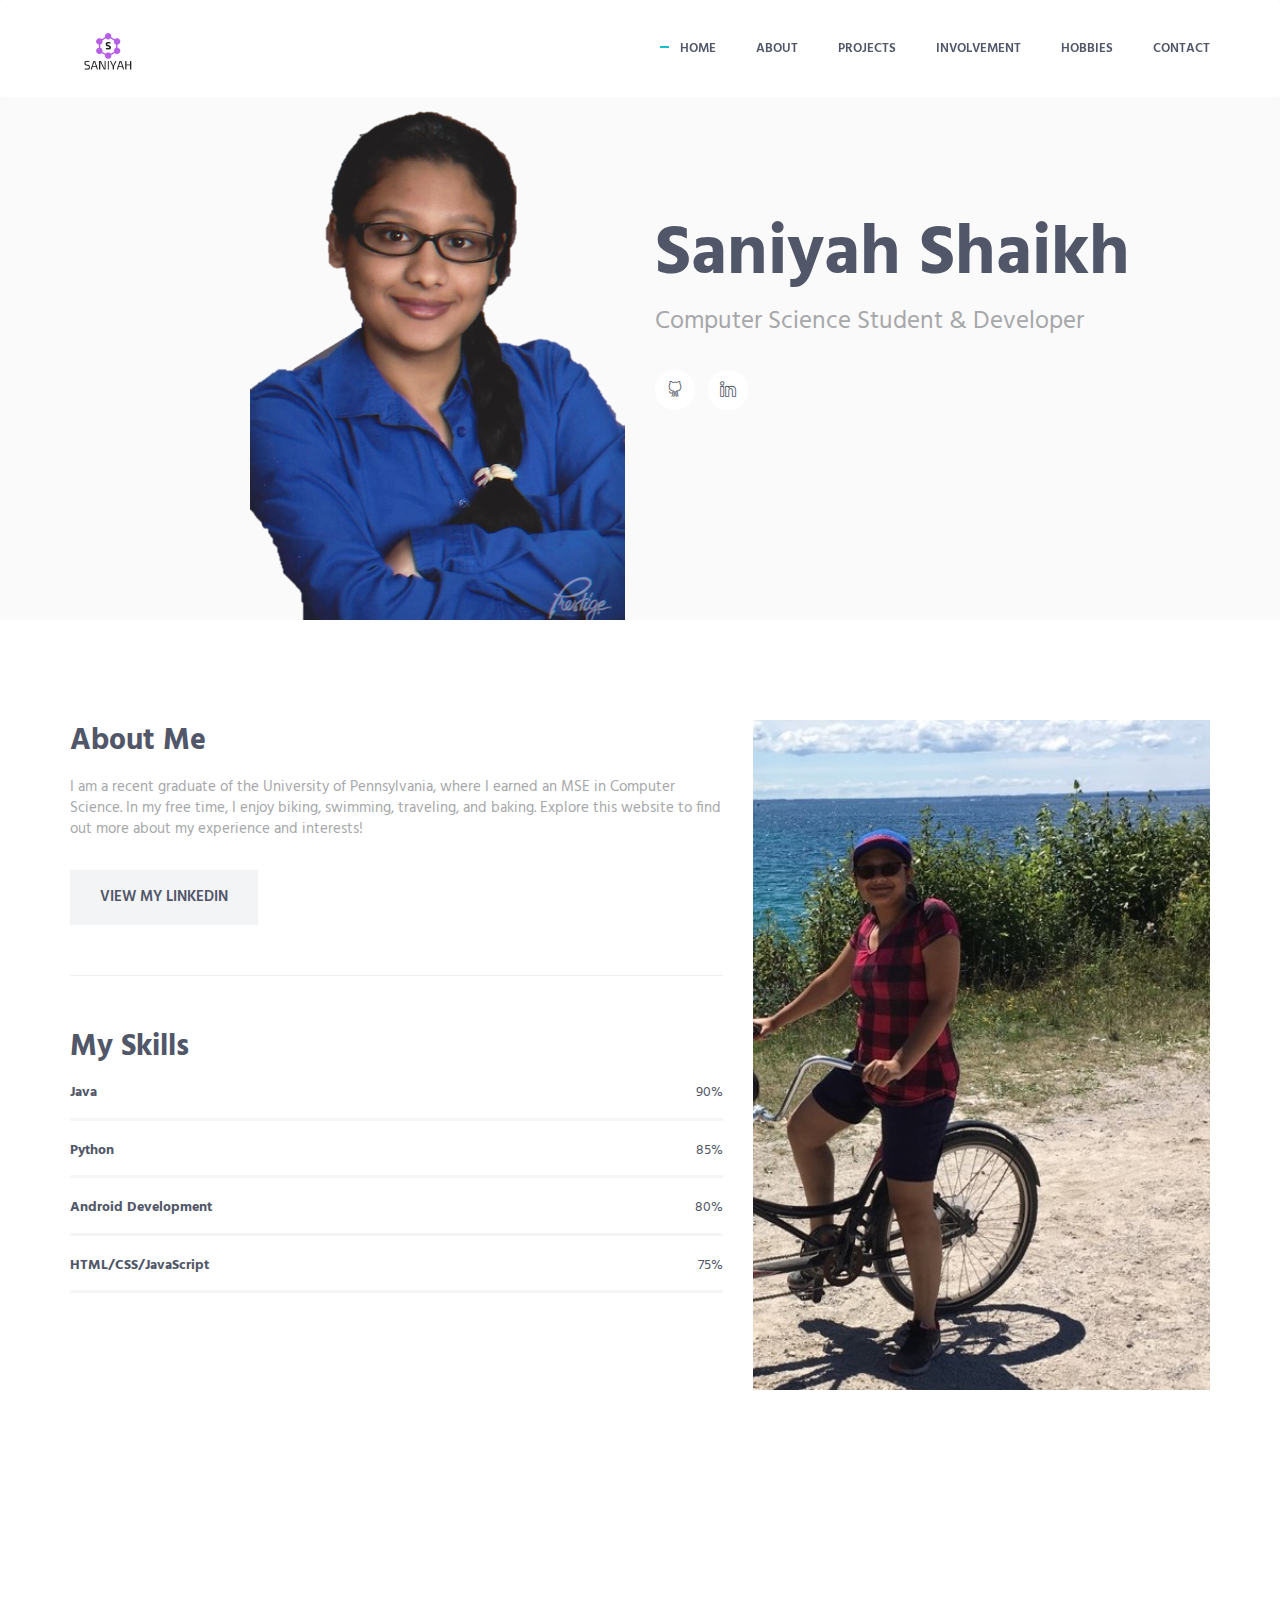
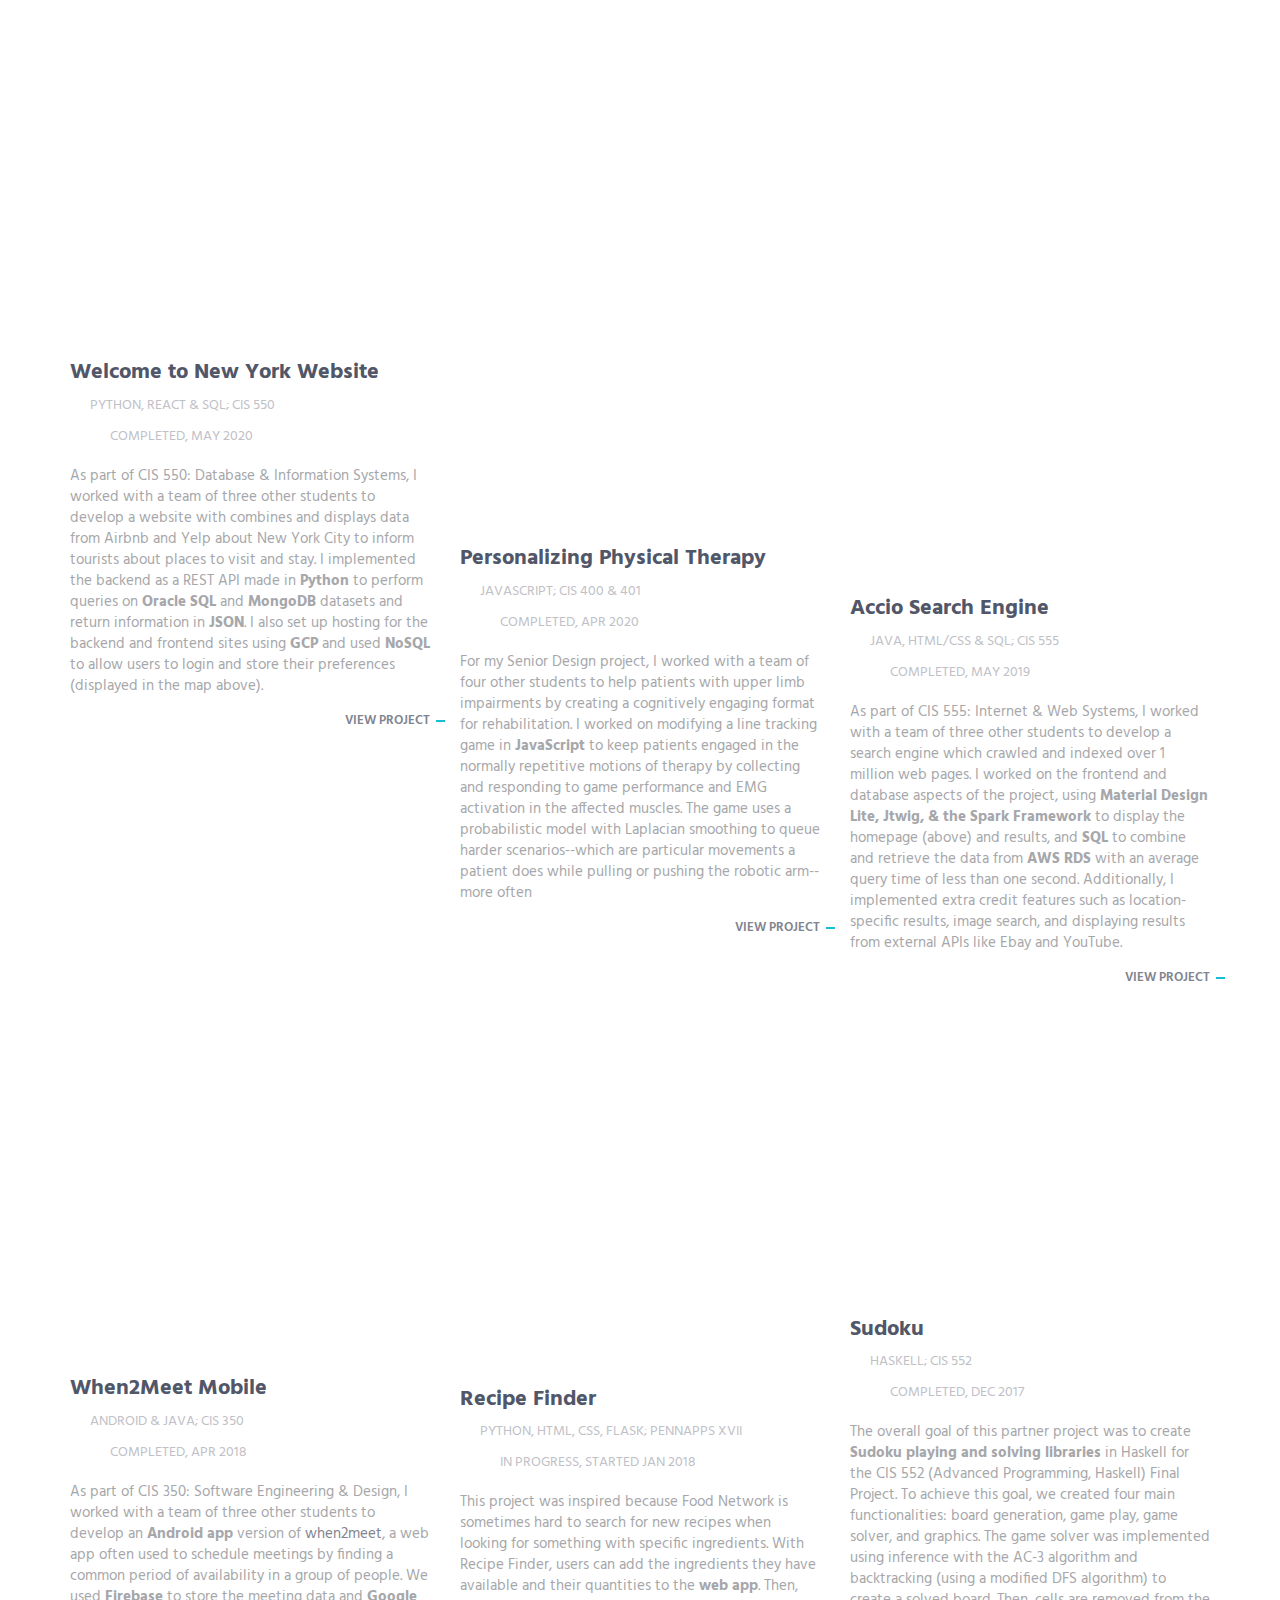
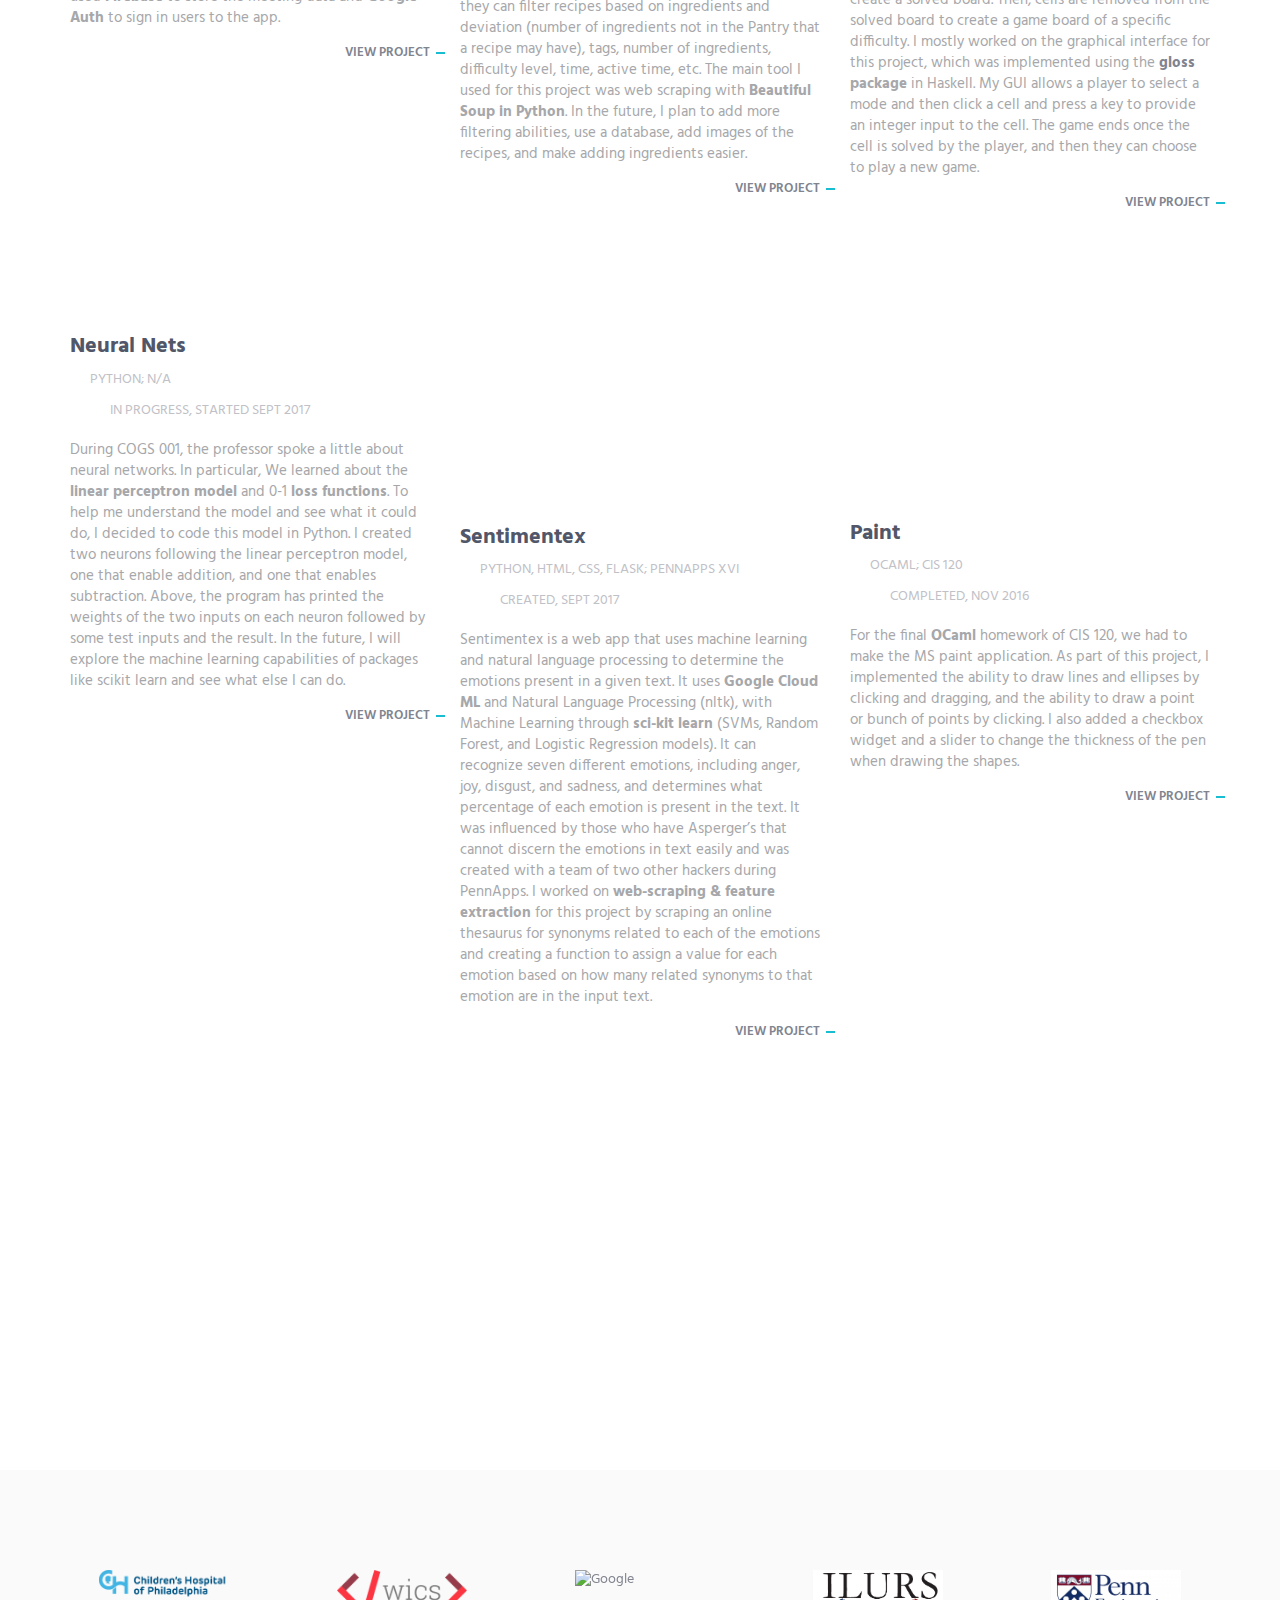
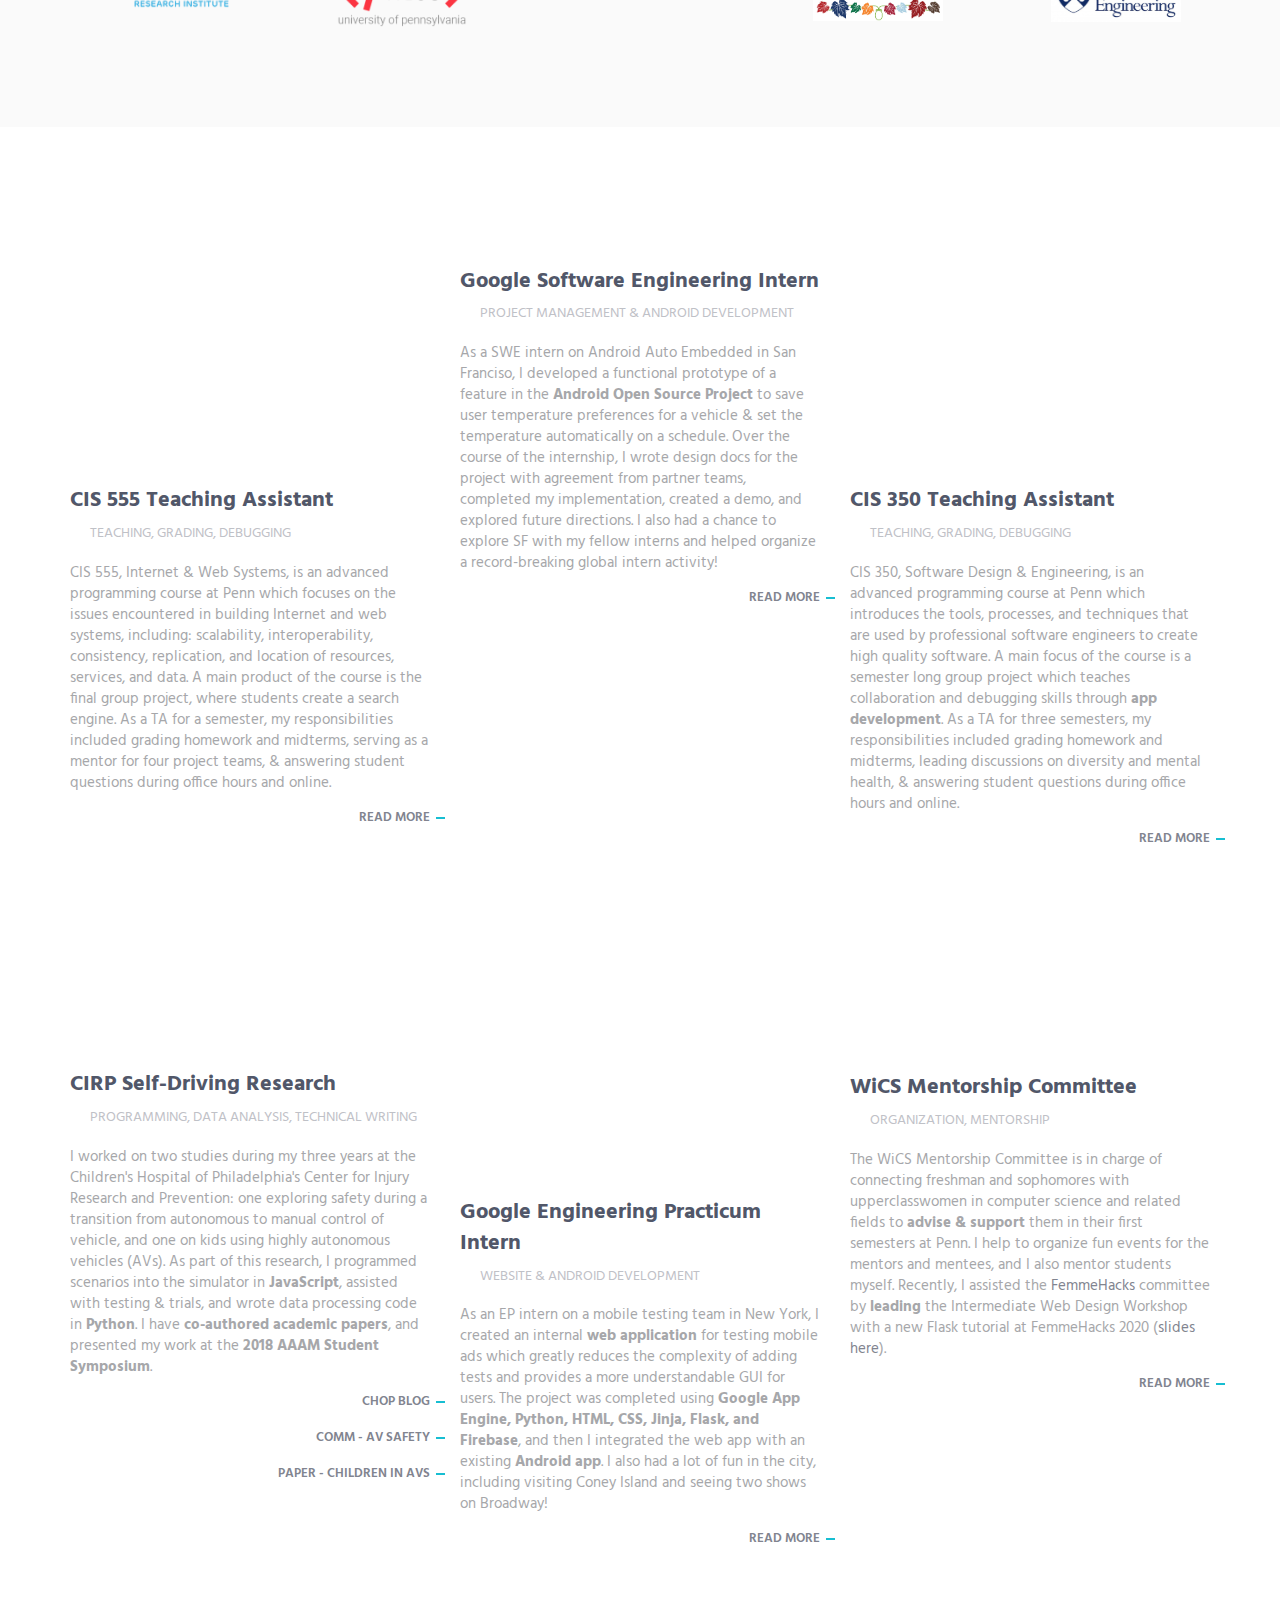
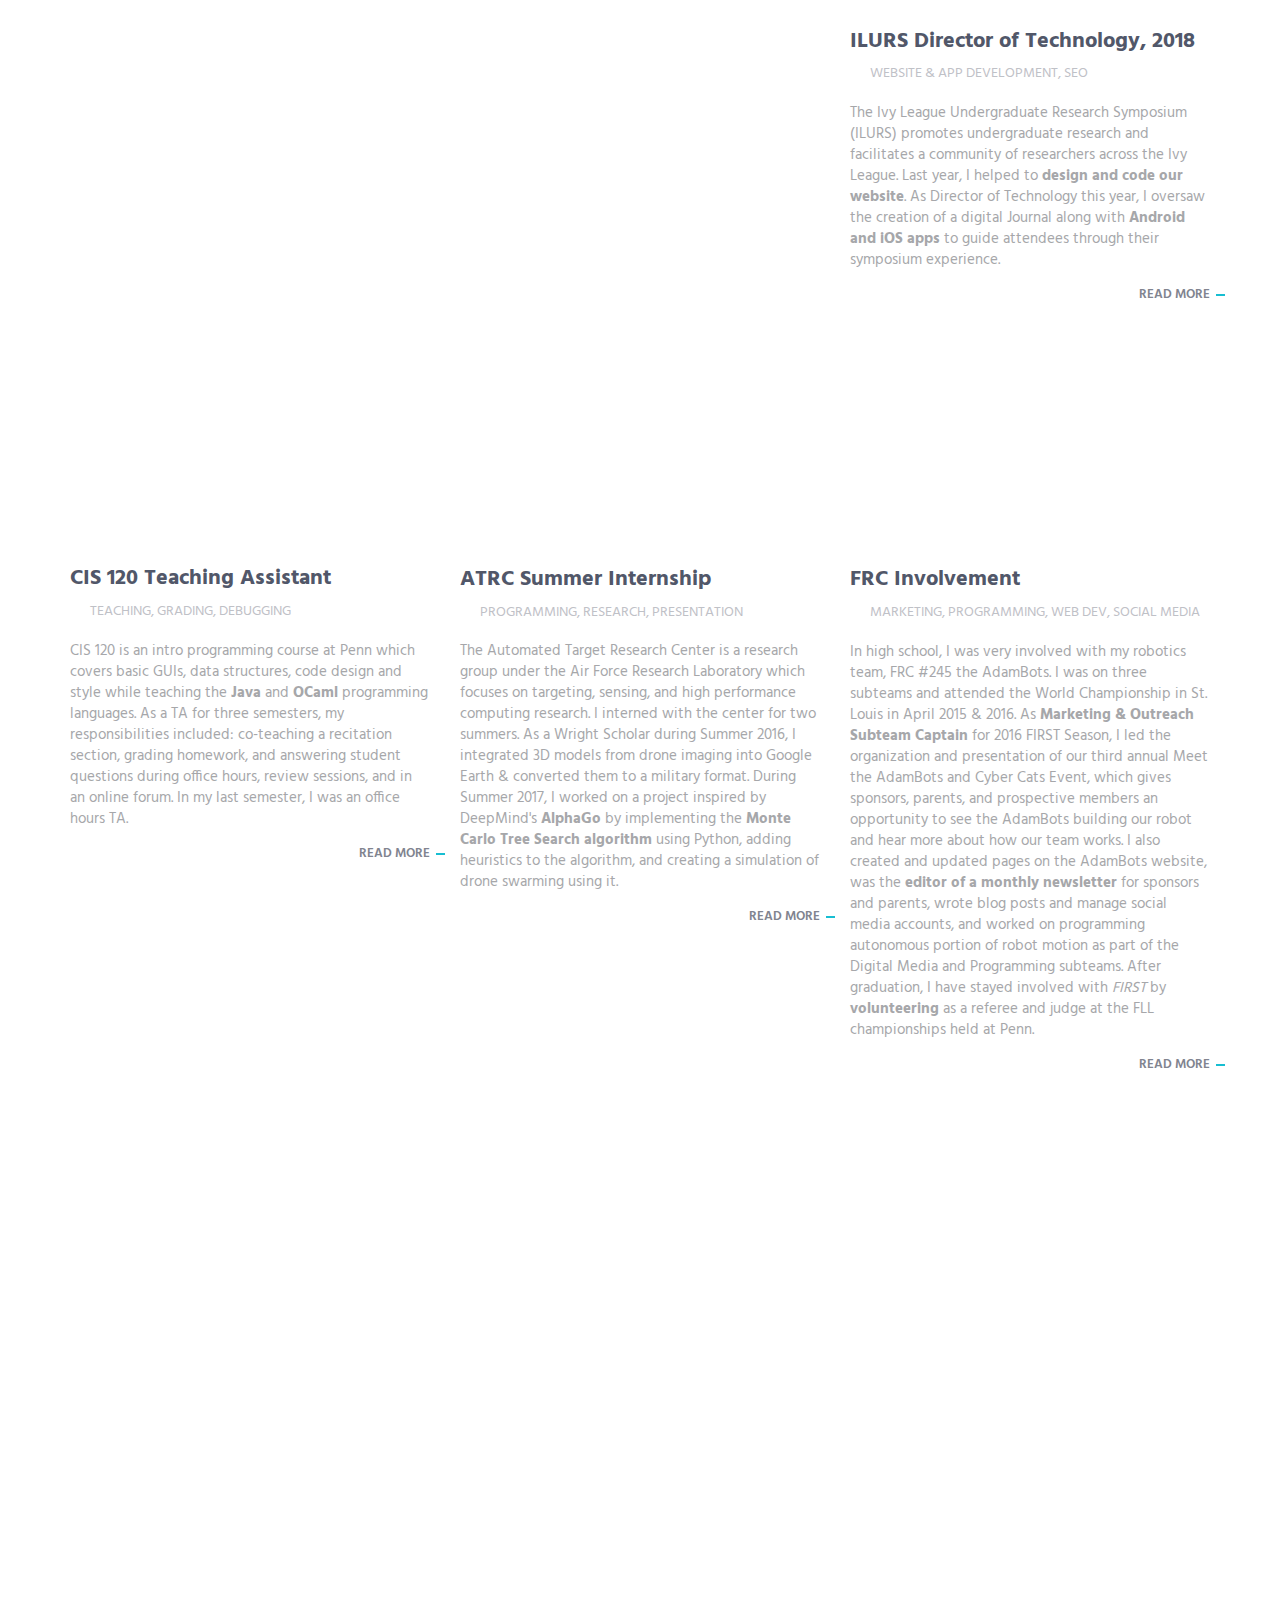
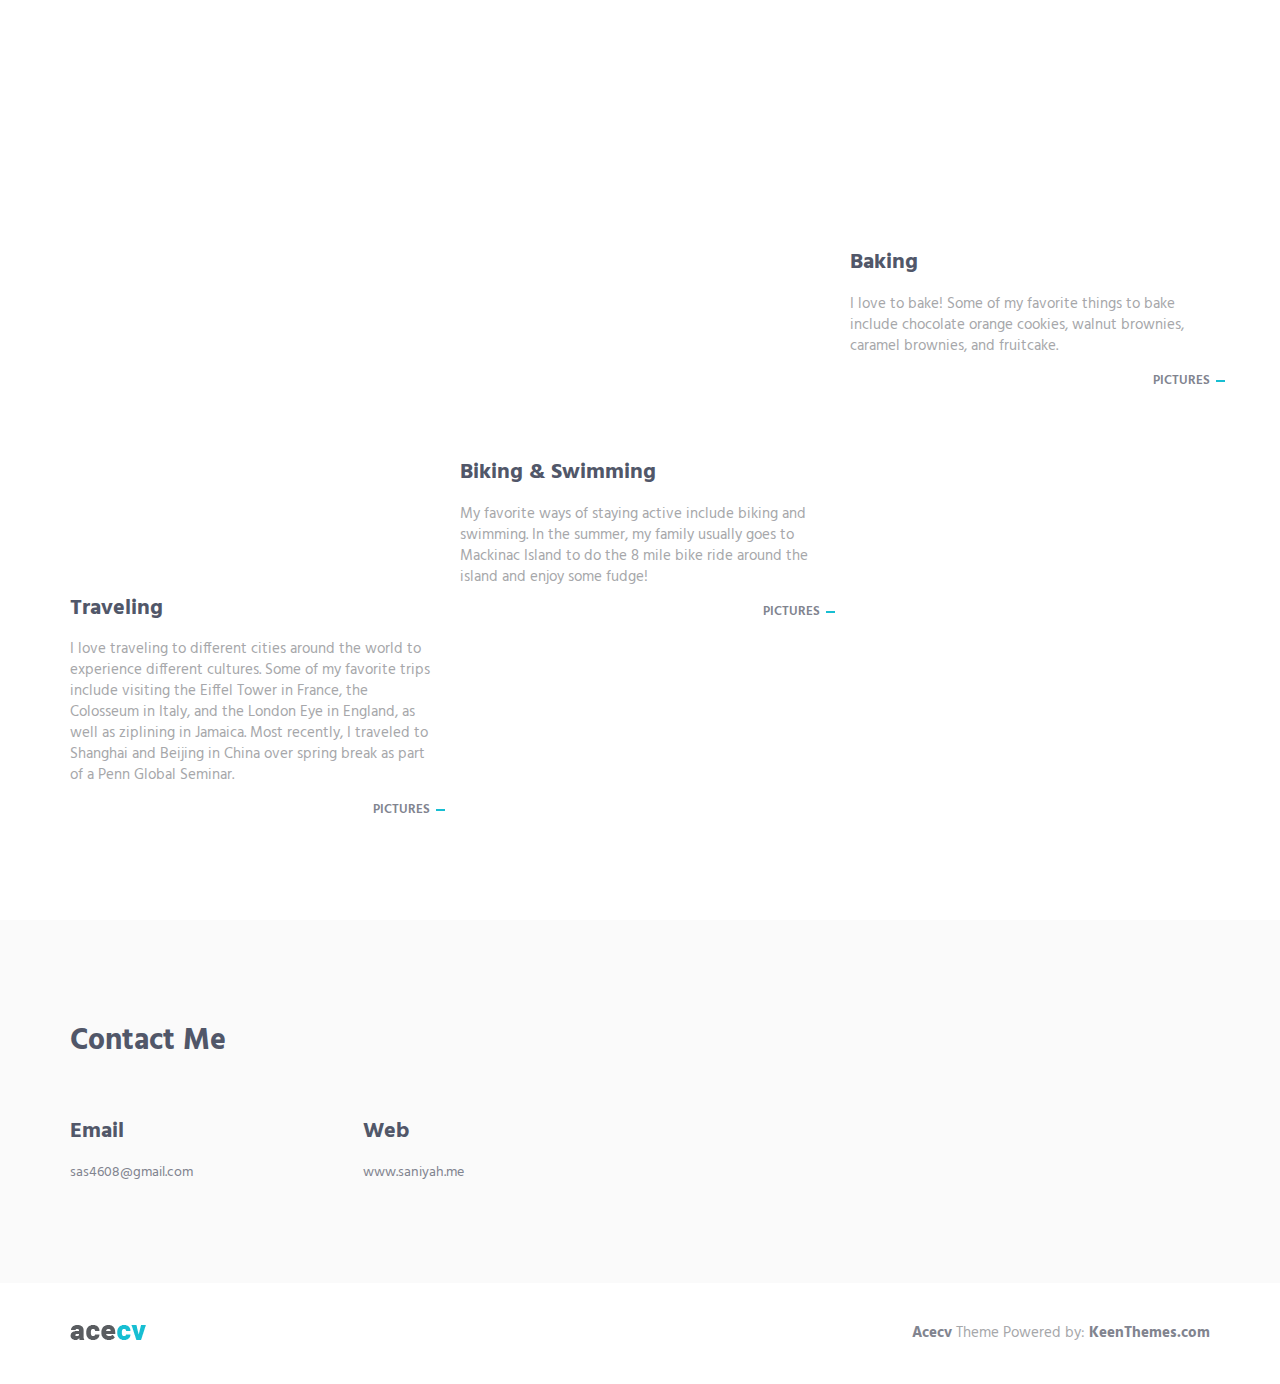
==== commit 9fab18e1: "update involvement" ====
--- a/index.html
+++ b/index.html
@@ -353,6 +353,31 @@
         
             <div class="container content-lg">
                 <div class="row">
+                    <!-- Work Experience -->
+                    <div class="col-sm-4 sm-margin-b-50">
+                        <div class="margin-b-20">
+                            <div class="wow zoomIn" data-wow-duration=".3" data-wow-delay=".1s">
+                                <img class="img-responsive" src="img/inv/cis120.jpg" alt="CIS 555">
+                            </div>
+                        </div>
+                        <h4><a href="https://www.seas.upenn.edu/~cis555/">CIS 555 Teaching Assistant</a> <br/> <span class="text-uppercase margin-l-20">Teaching, Grading, Debugging</span></h4>
+                        <p>CIS 555, Internet &amp; Web Systems, is an advanced programming course at Penn which focuses on the issues encountered in building Internet and web systems, including: scalability, interoperability, consistency, replication, and location of resources, services, and data. A main product of the course is the final group project, where students create a search engine. As a TA for a semester, my responsibilities included grading homework and midterms, serving as a mentor for four project teams, &amp; answering student questions during office hours and online. </p>
+                        <a class="link" href="https://www.seas.upenn.edu/~cis555/" style="float: right;">Read More</a>
+                    </div>
+                    <!-- End Work Experience -->
+
+                    <!-- Work Experience -->
+                    <div class="col-sm-4 sm-margin-b-50">
+                        <div class="margin-b-20">
+                            <div class="wow zoomIn" data-wow-duration=".3" data-wow-delay=".1s">
+                                <img class="img-responsive" src="img/inv/gswe_2019.JPG" alt="With the Android Pie Statue">
+                            </div>
+                        </div>
+                        <h4><a href="https://careers.google.com/students/">Google Software Engineering Intern</a> <br/> <span class="text-uppercase margin-l-20">Project Management &amp; Android Development</span></h4>
+                        <p> As a SWE intern on Android Auto Embedded in San Franciso, I developed a functional prototype of a feature in the <b>Android Open Source Project</b> to save user temperature preferences for a vehicle & set the temperature automatically on a schedule. Over the course of the internship, I wrote design docs for the project with agreement from partner teams, completed my implementation, created a demo, and explored future directions. I also had a chance to explore SF with my fellow interns and helped organize a record-breaking global intern activity! </p>
+                        <a class="link" href="#" style="float: right;">Read More</a>
+                    </div>
+                    <!-- End Work Experience -->
 
                     <!-- Work Experience -->
                     <div class="col-sm-4 sm-margin-b-50">
@@ -362,7 +387,7 @@
                             </div>
                         </div>
                         <h4><a href="https://www.seas.upenn.edu/~cis350/">CIS 350 Teaching Assistant</a> <br/> <span class="text-uppercase margin-l-20">Teaching, Grading, Debugging</span></h4>
-                        <p>CIS 350, Software Design &amp; Engineering, is an advanced programming course at Penn which introduces the tools, processes, and techniques that are used by professional software engineers to create high quality software. A main focus of the course is a semester long group project which teaches collaboration and debugging skills through <b>app development</b>. As a TA for three semesters, my responsibilities included grading homework &amp; answering student questions during office hours and online. </p>
+                        <p>CIS 350, Software Design &amp; Engineering, is an advanced programming course at Penn which introduces the tools, processes, and techniques that are used by professional software engineers to create high quality software. A main focus of the course is a semester long group project which teaches collaboration and debugging skills through <b>app development</b>. As a TA for three semesters, my responsibilities included grading homework and midterms, leading discussions on diversity and mental health, &amp; answering student questions during office hours and online. </p>
                         <a class="link" href="https://www.seas.upenn.edu/~cis350/" style="float: right;">Read More</a>
                     </div>
                     <!-- End Work Experience -->
@@ -375,8 +400,10 @@
                             </div>
                         </div>
                         <h4><a href="https://injury.research.chop.edu/">CIRP Self-Driving Research</a> <br/> <span class="text-uppercase margin-l-20">Programming, Data Analysis, Technical Writing</span></h4>
-                        <p> I worked on a studies about kids using highly autonomous vehicles and safety during a transition from autonomous to manual control of vehicle for three years. As part of this research, I programmed scenarios into the simulator in <b>JavaScript</b>, assisted with testing &amp; trials, and wrote data processing code in <b>Python</b>. I have <b>co-authored academic papers</b>, and presented my work at the <b>2018 AAAM Student Symposium</b>. </p>
-                        <a class="link" href="https://blog.research.chop.edu/are-we-ready-for-self-driving-cars" style="float: right;">Read More</a>  <p> </p>
+                        <p> I worked on two studies during my three years at the Children's Hospital of Philadelphia's Center for Injury Research and Prevention: one exploring safety during a transition from autonomous to manual control of vehicle, and one on kids using highly autonomous vehicles (AVs). As part of this research, I programmed scenarios into the simulator in <b>JavaScript</b>, assisted with testing &amp; trials, and wrote data processing code in <b>Python</b>. I have <b>co-authored academic papers</b>, and presented my work at the <b>2018 AAAM Student Symposium</b>. </p>
+                        <a class="link" href="https://blog.research.chop.edu/are-we-ready-for-self-driving-cars" style="float: right;">CHOP Blog</a> <p> <br> </p>
+                        <a class="link" href="https://doi.org/10.1080/15389588.2019.1661677" style="float: right;">Comm - AV Safety</a> <p> <br> </p>
+                        <a class="link" href="https://doi.org/10.1177%2F0018720819853993" style="float: right;">Paper - Children in AVs</a> <p> <br> </p>
                     </div>
                     <!-- End Work Experience -->
 
@@ -401,7 +428,7 @@
                             </div>
                         </div>
                         <h4><a href="https://wics.cis.upenn.edu/mentorship/">WiCS Mentorship Committee</a> <br/> <span class="text-uppercase margin-l-20">Organization, Mentorship</span></h4>
-                        <p>The WiCS Mentorship Committee is in charge of connecting freshman and sophomores with upperclasswomen in computer science and related fields to <b>advise &amp; support</b> them in their first semesters at Penn. I help to organize fun events for the mentors and mentees, and I also mentor students myself. </p>
+                        <p>The WiCS Mentorship Committee is in charge of connecting freshman and sophomores with upperclasswomen in computer science and related fields to <b>advise &amp; support</b> them in their first semesters at Penn. I help to organize fun events for the mentors and mentees, and I also mentor students myself. Recently, I assisted the <a href="http://www.femmehacks.io">FemmeHacks</a> committee by <b>leading</b> the Intermediate Web Design Workshop with a new Flask tutorial at FemmeHacks 2020 (<a href="files/intermediate-web-dev-fh20.pdf">slides here</a>). </p>
                         <a class="link" href="https://wics.cis.upenn.edu/mentorship/" style="float: right;">Read More</a>
                     </div>
                     <!-- End Work Experience -->
@@ -457,19 +484,6 @@
                         <h4><a href="http://www.adambots.com/about/students/Saniyah-Shaikh/">FRC Involvement</a> <br/> <span class="text-uppercase margin-l-20">Marketing, Programming, Web Dev, Social Media </span></h4>
                         <p>In high school, I was very involved with my robotics team, FRC #245 the AdamBots. I was on three subteams and attended the World Championship in St. Louis in April 2015 &amp; 2016. As <b>Marketing &amp; Outreach Subteam Captain</b> for 2016 FIRST Season, I led the organization and presentation of our third annual Meet the AdamBots and Cyber Cats Event, which gives sponsors, parents, and prospective members an opportunity to see the AdamBots building our robot and hear more about how our team works. I also created and updated pages on the AdamBots website, was the <b>editor of a monthly newsletter</b> for sponsors and parents, wrote blog posts and manage social media accounts, and worked on programming autonomous portion of robot motion as part of the Digital Media and Programming subteams. After graduation, I have stayed involved with <i>FIRST</i> by <b>volunteering</b> as a referee and judge at the FLL championships held at Penn.</p>
                         <a class="link" href="http://www.adambots.com/about/students/Saniyah-Shaikh/" style="float: right;">Read More</a>
-                    </div>
-                    <!-- End Work Experience -->
-
-                    <!-- Work Experience -->
-                    <div class="col-sm-4 sm-margin-b-50">
-                        <div class="margin-b-20">
-                            <div class="wow zoomIn" data-wow-duration=".3" data-wow-delay=".1s">
-                                <img class="img-responsive" src="img/inv/bpa-group-pic.JPG" alt="BPA 2016 Group Picture at States">
-                            </div>
-                        </div>
-                        <h4><a href="https://www.michiganbpa.org/">Business Professionals of America</a> <br/> <span class="text-uppercase margin-l-20">Programming, Organization, Presentation </span></h4>
-                        <p>Business Professionals of America is a career and technical student organization that supports business and information technology educators by offering co-curricular exercises based on national standards. I was involved with this club all four years of high school, eventually becoming Vice President of my school chapter in my senior year. It was my introduction to programming: I competed in <b>Visual Basic Programming</b> for three years at the regional and state level, placing in the <b>top ten</b> statewide twice. As <b>Chapter Vice President</b>, I organized the 2016 Regional Leadership Conference for our district, organized a coat drive to benefit One Warm Coat as part of the state <b>service project</b>, and was a voting delegate to the 2016 State Leadership Conference. </p>
-                        <a class="link" href="https://www.michiganbpa.org/" style="float: right;">Read More</a>
                     </div>
                     <!-- End Work Experience -->
                 </div>
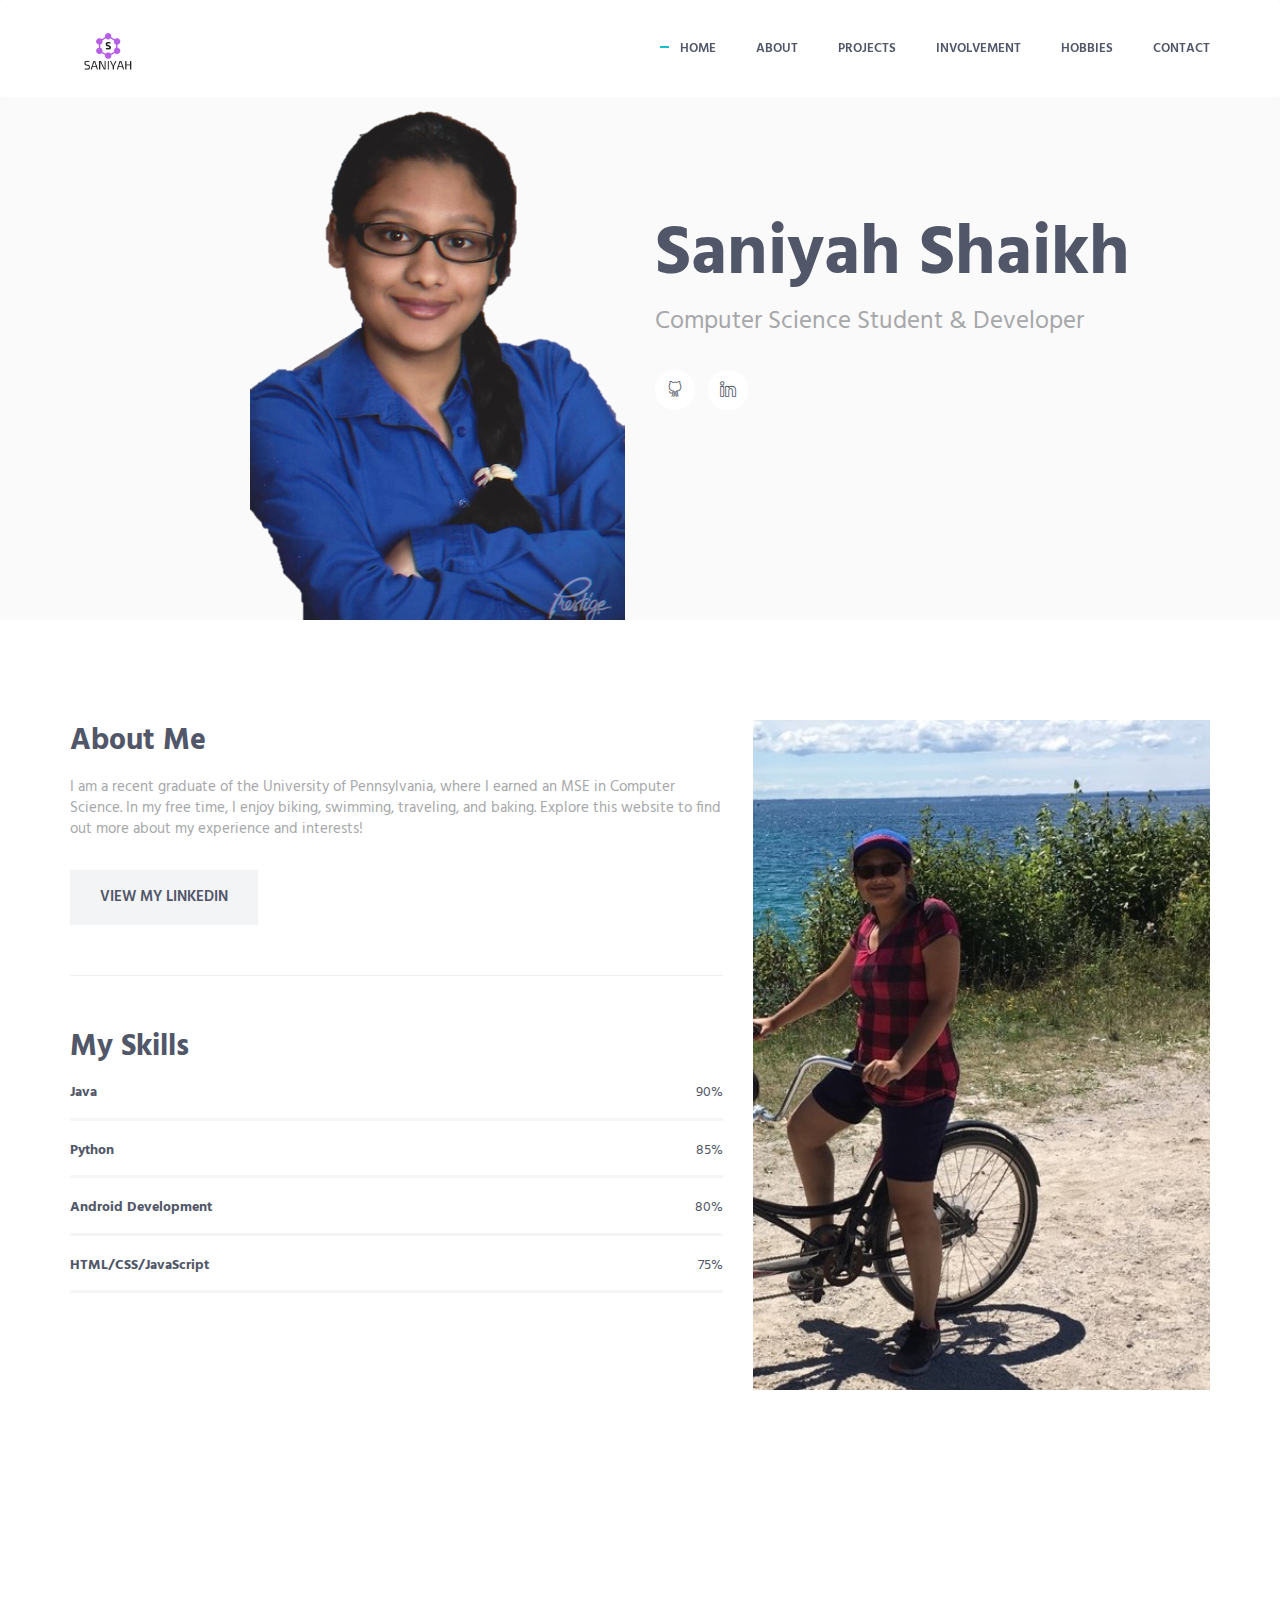
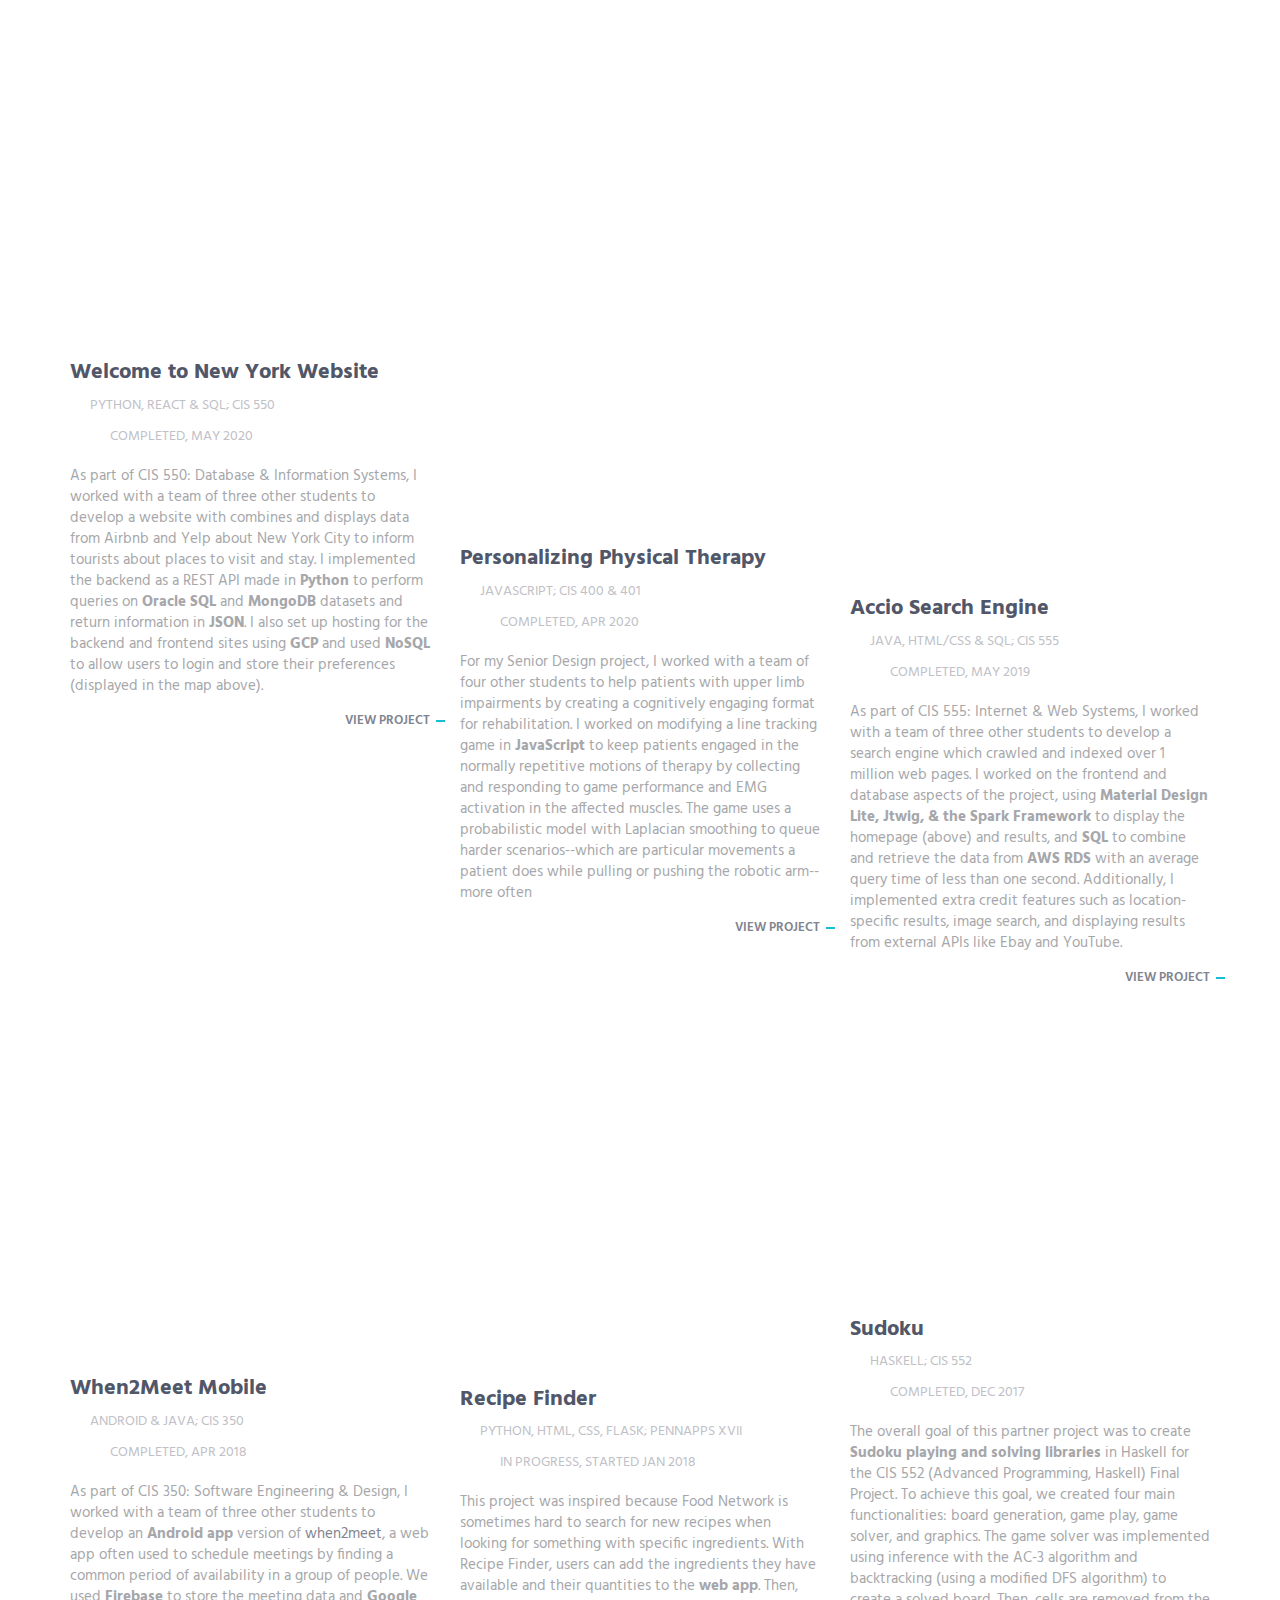
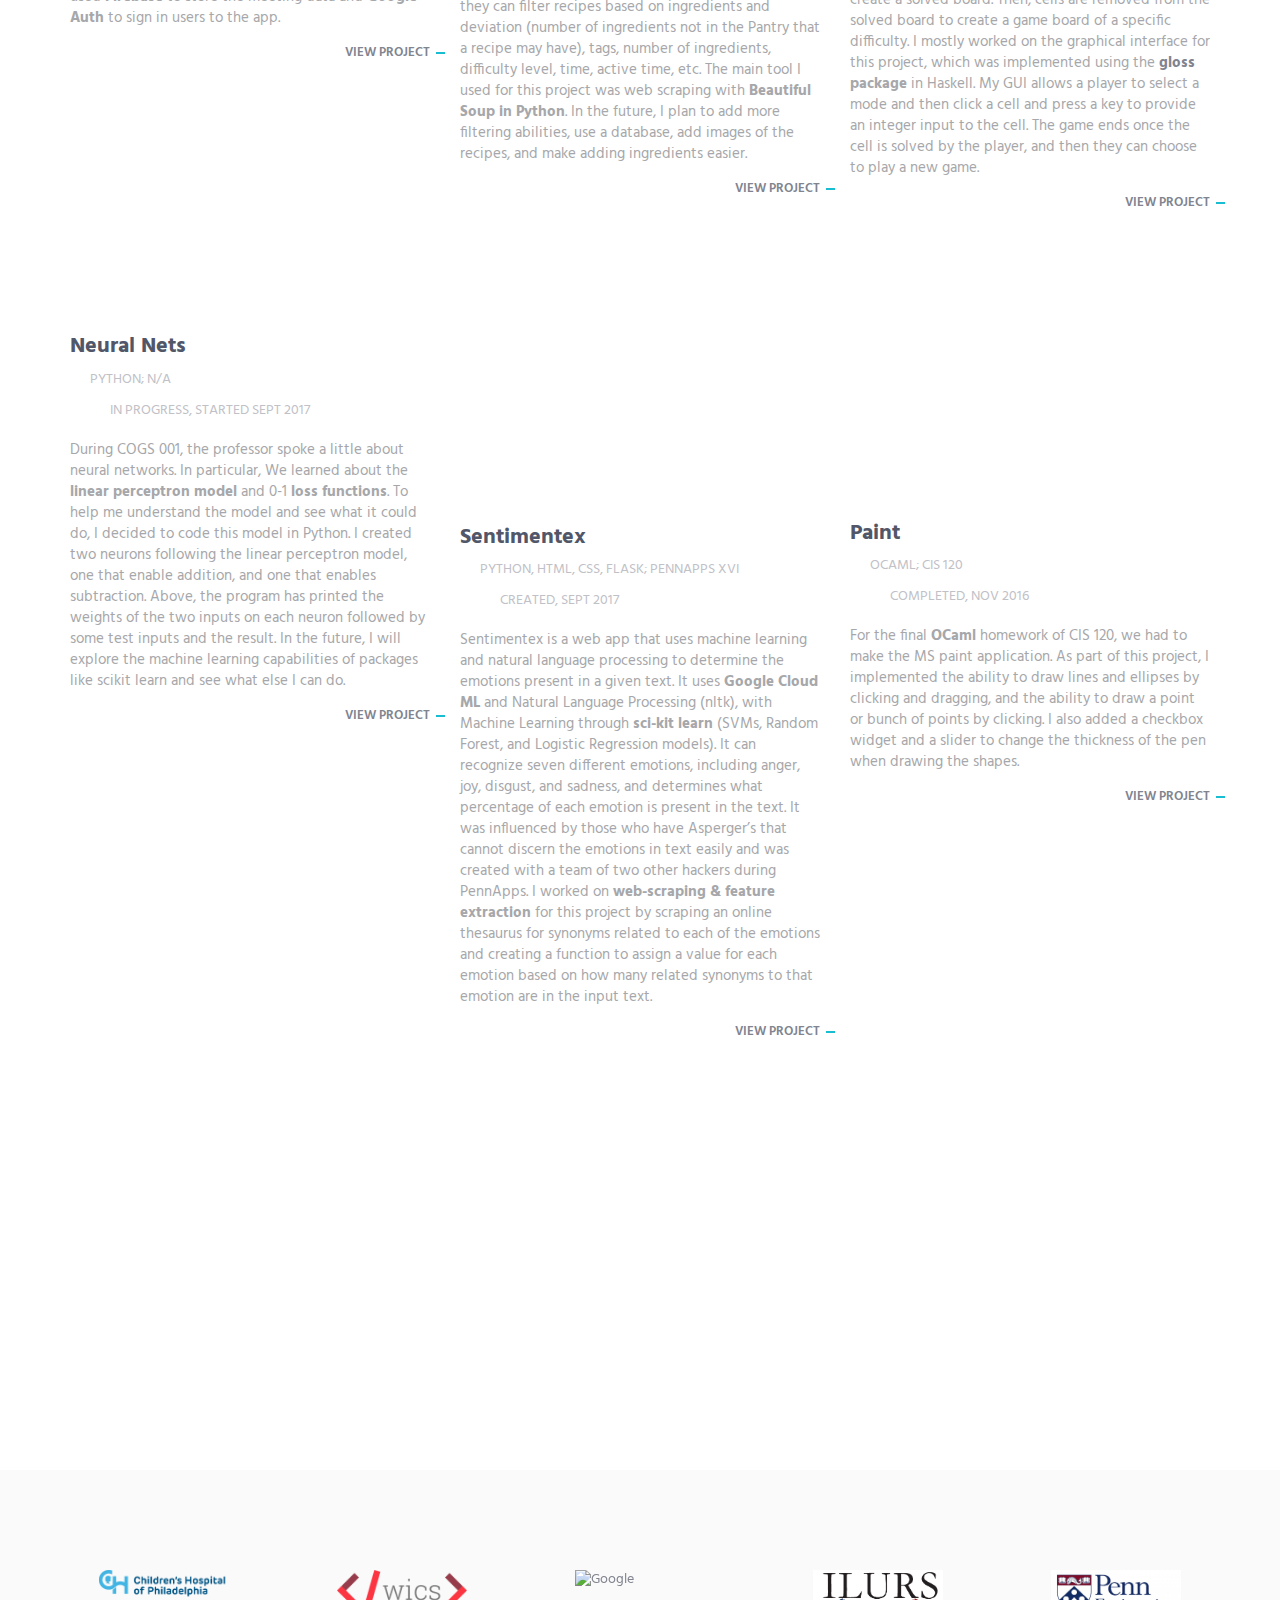
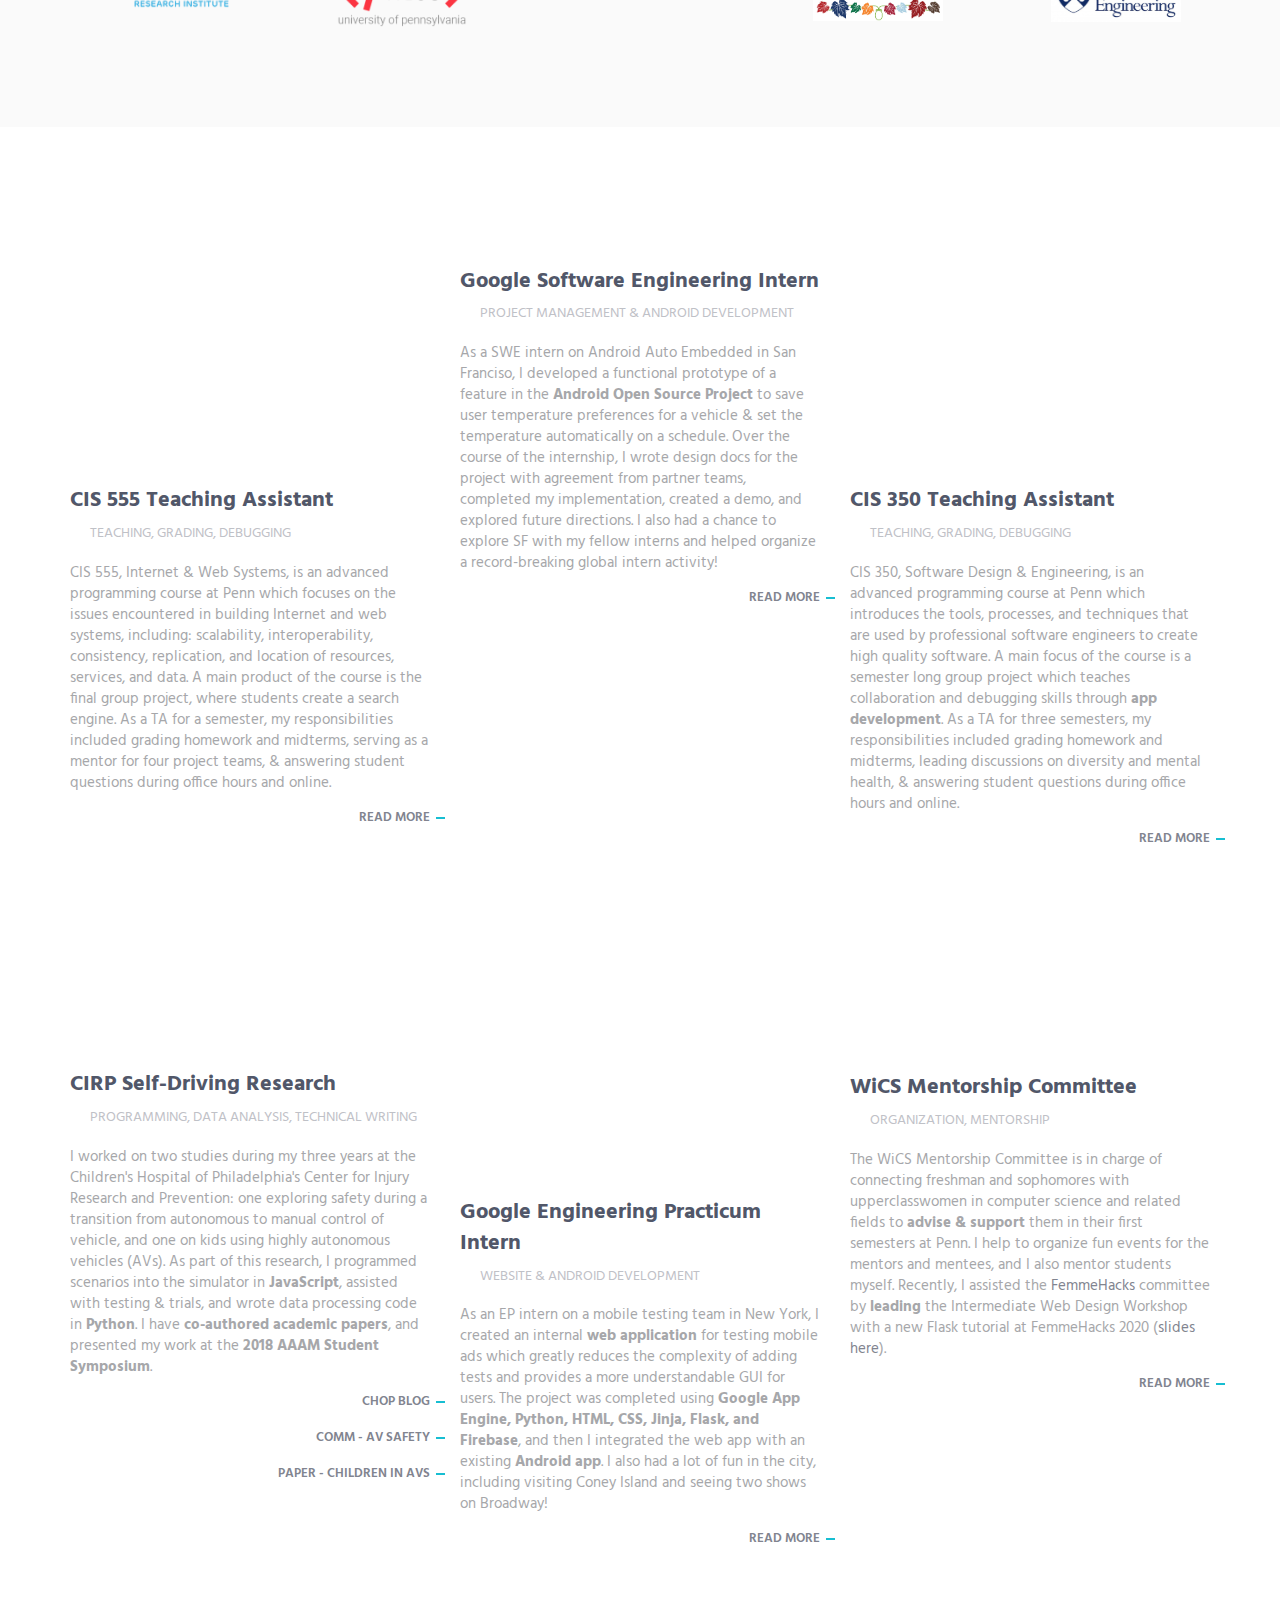
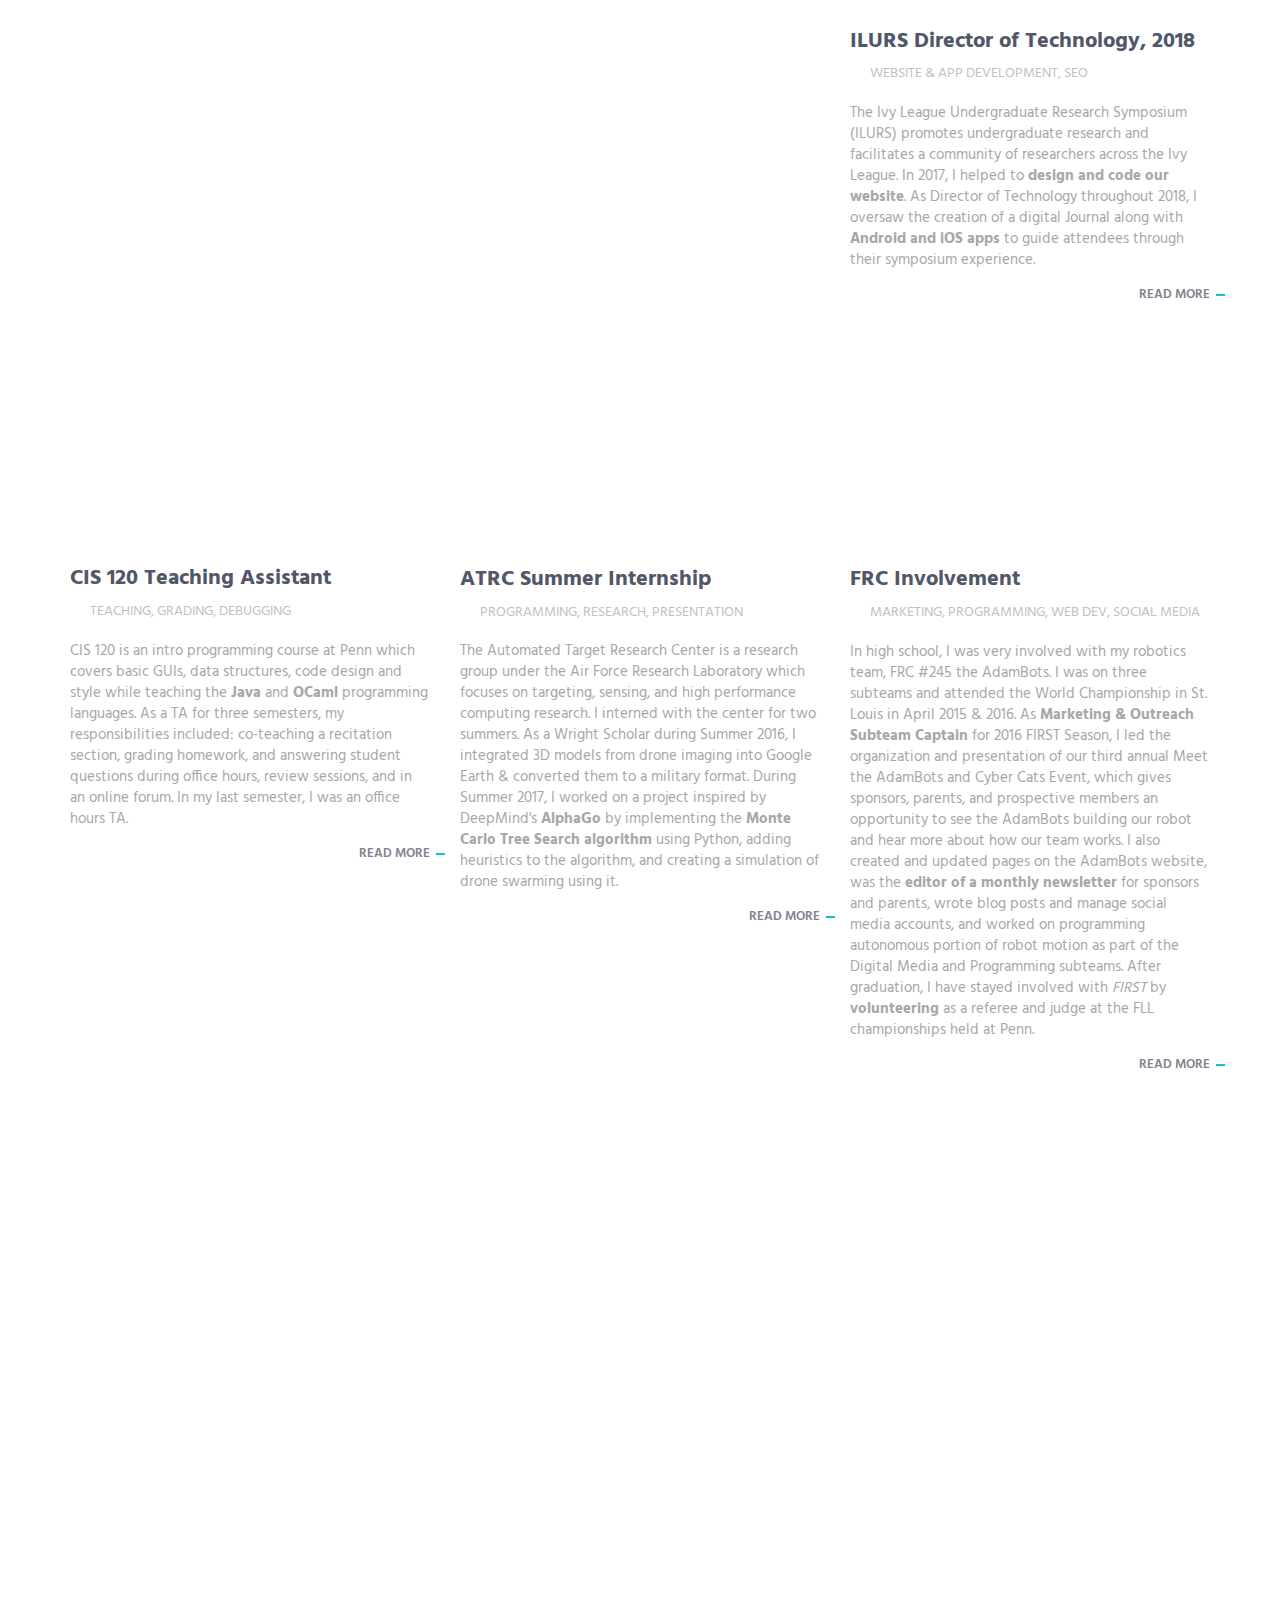
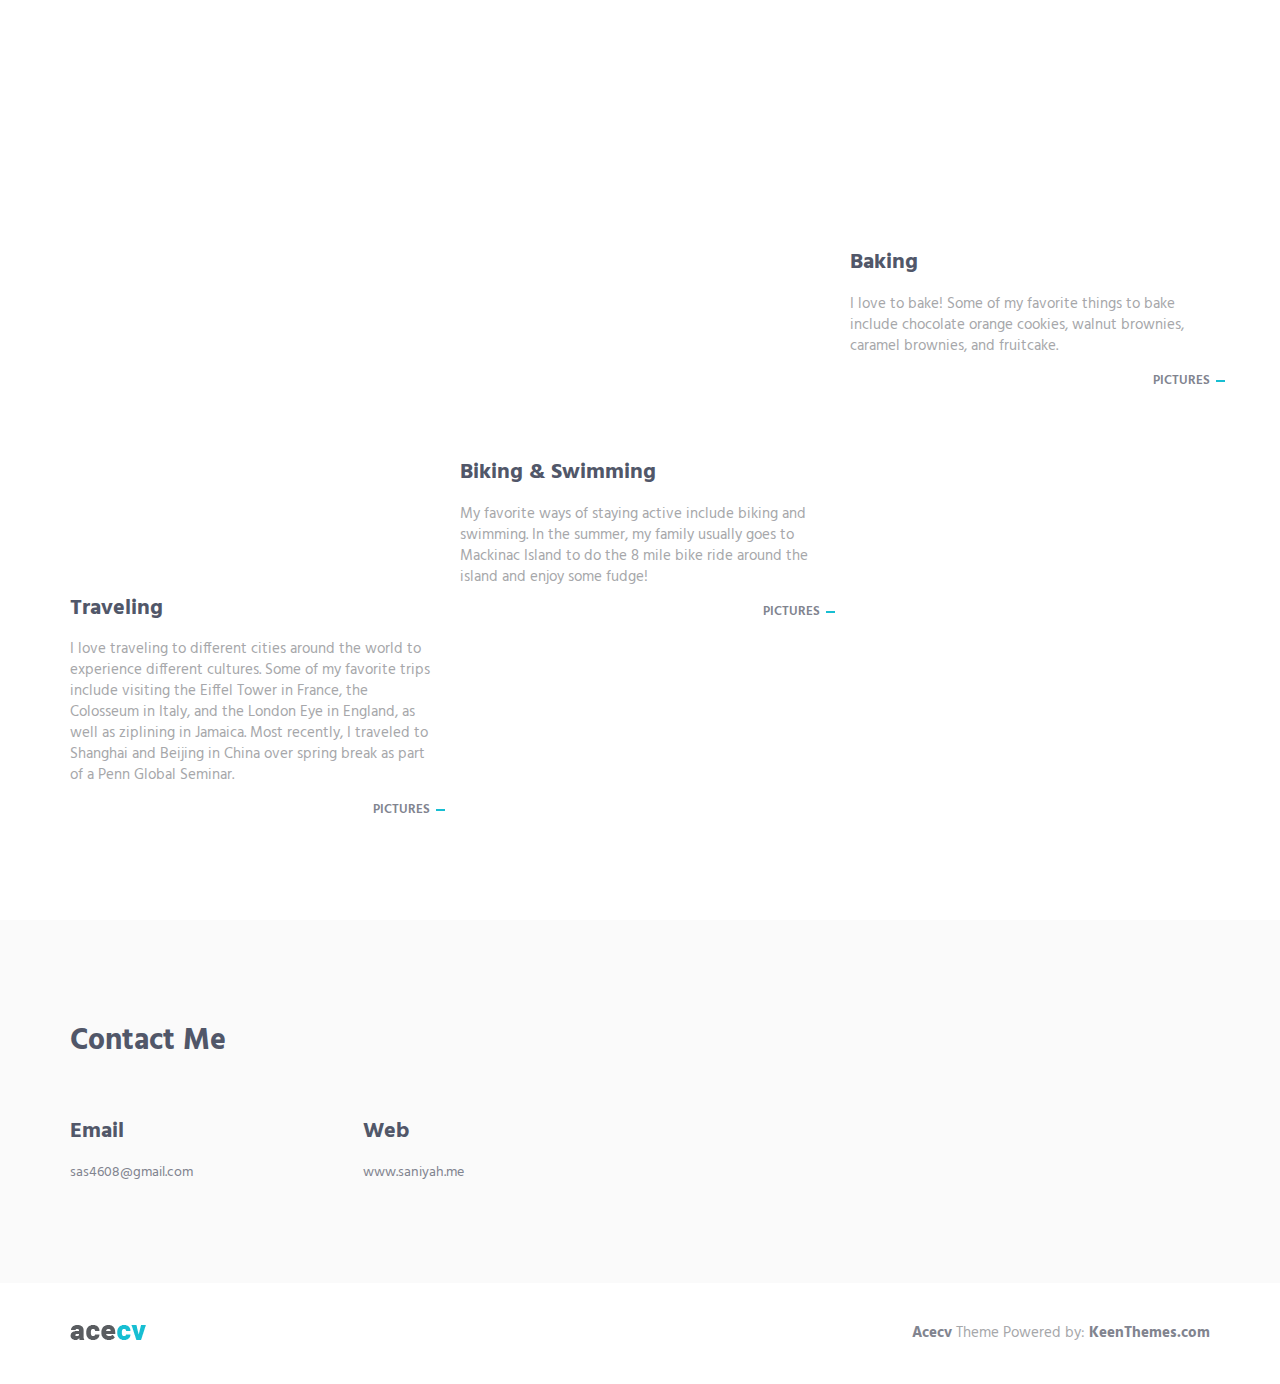
==== commit 1cbc42f9: "fix grammar" ====
--- a/index.html
+++ b/index.html
@@ -443,7 +443,7 @@
                             </div>
                         </div>
                         <h4><a href="http://ilurs.org/">ILURS Director of Technology, 2018</a> <br/> <span class="text-uppercase margin-l-20">Website &amp; App Development, SEO </span></h4>
-                        <p> The Ivy League Undergraduate Research Symposium (ILURS) promotes undergraduate research and facilitates a community of researchers across the Ivy League. Last year, I helped to <b>design and code our website</b>. As Director of Technology this year, I oversaw the creation of a digital Journal along with <b>Android and iOS apps</b> to guide attendees through their symposium experience. </p>
+                        <p> The Ivy League Undergraduate Research Symposium (ILURS) promotes undergraduate research and facilitates a community of researchers across the Ivy League. In 2017, I helped to <b>design and code our website</b>. As Director of Technology throughout 2018, I oversaw the creation of a digital Journal along with <b>Android and iOS apps</b> to guide attendees through their symposium experience. </p>
                         <a class="link" href="http://ilurs.org/" style="float: right;">Read More</a>
                     </div>
                     <!-- End Work Experience -->
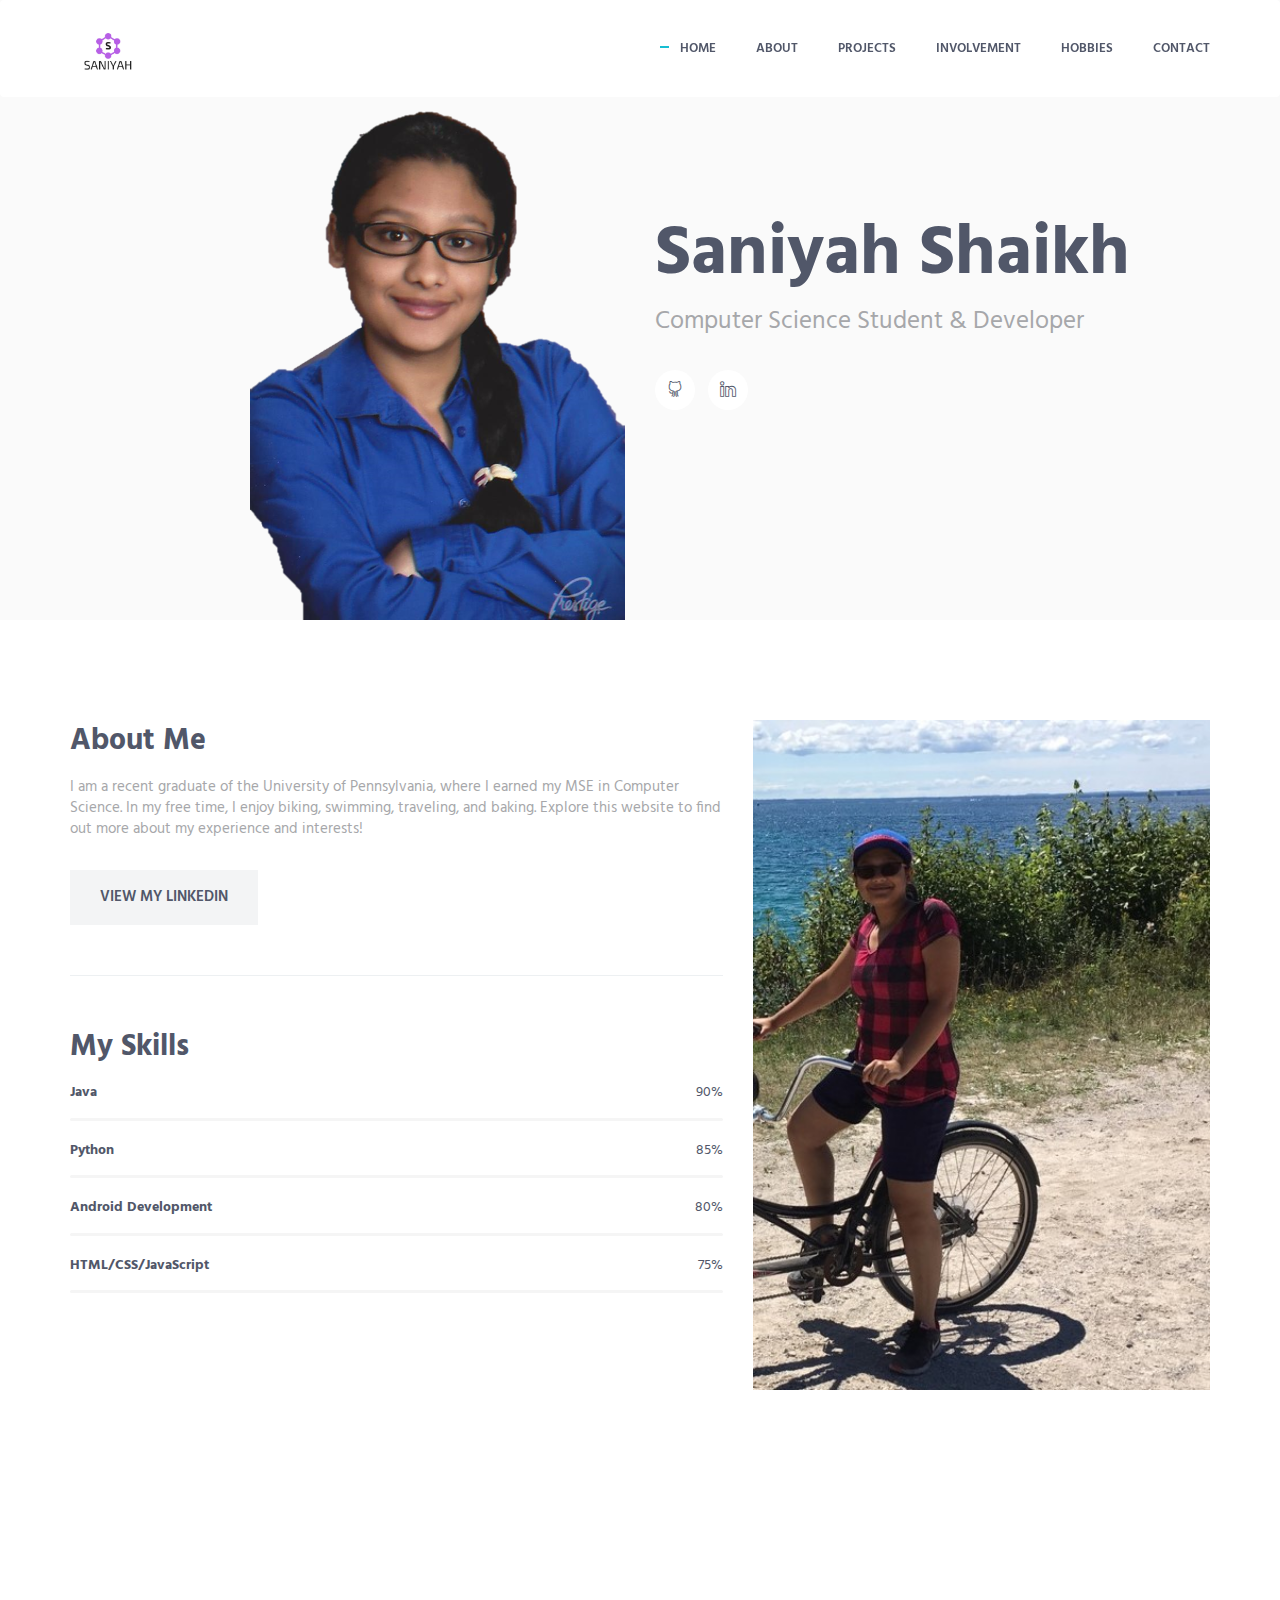
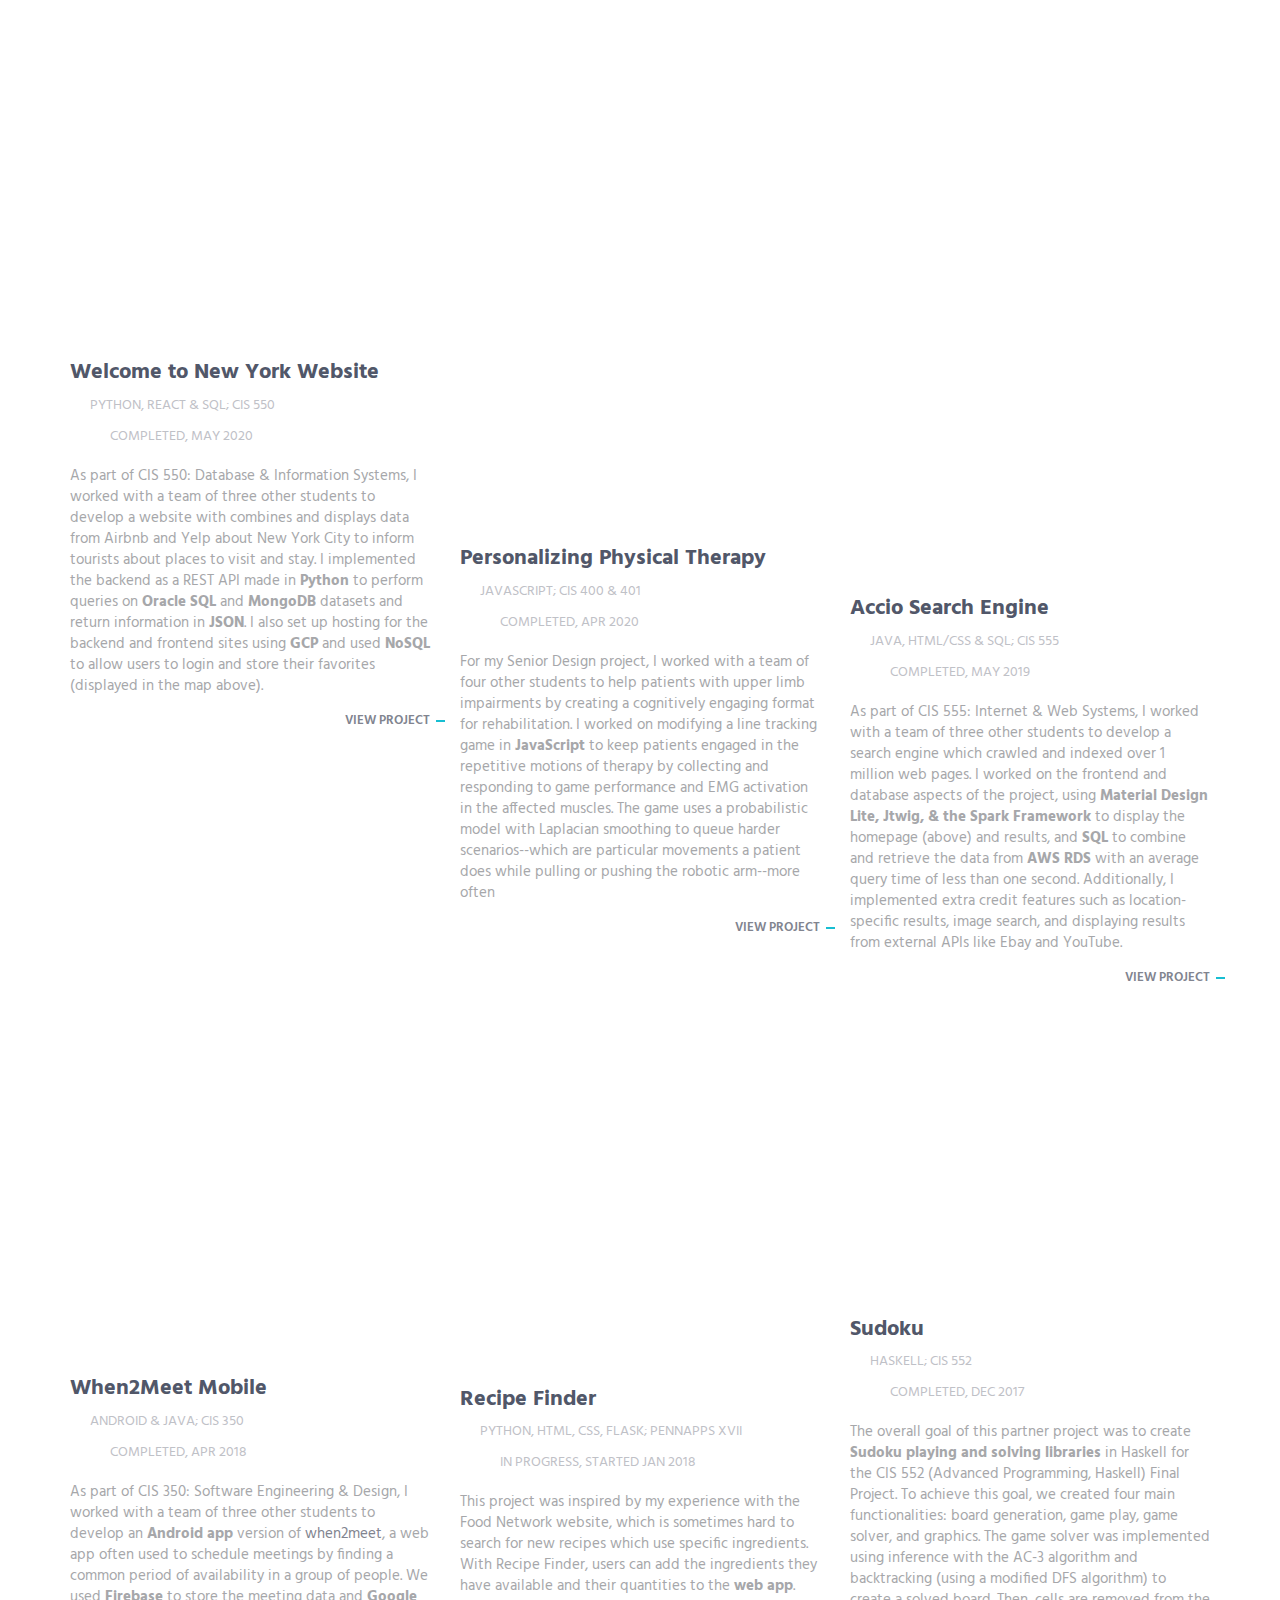
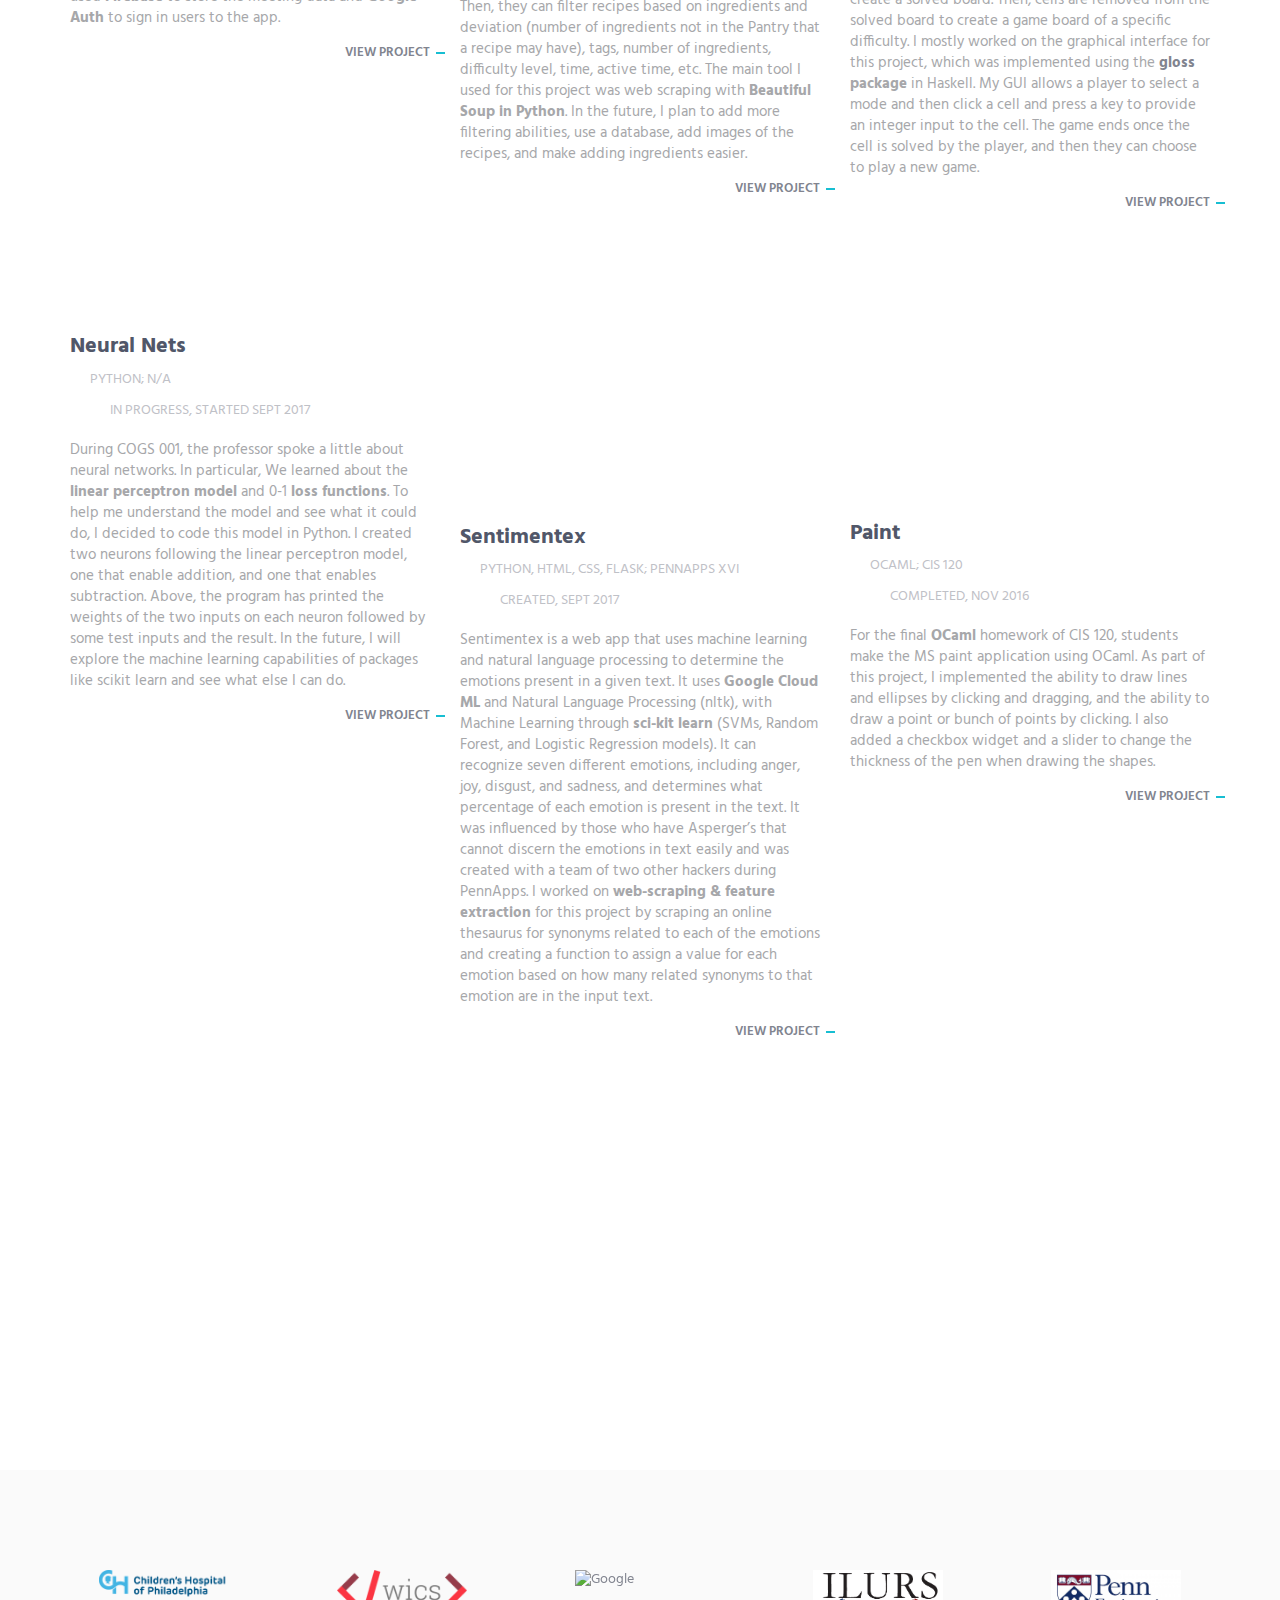
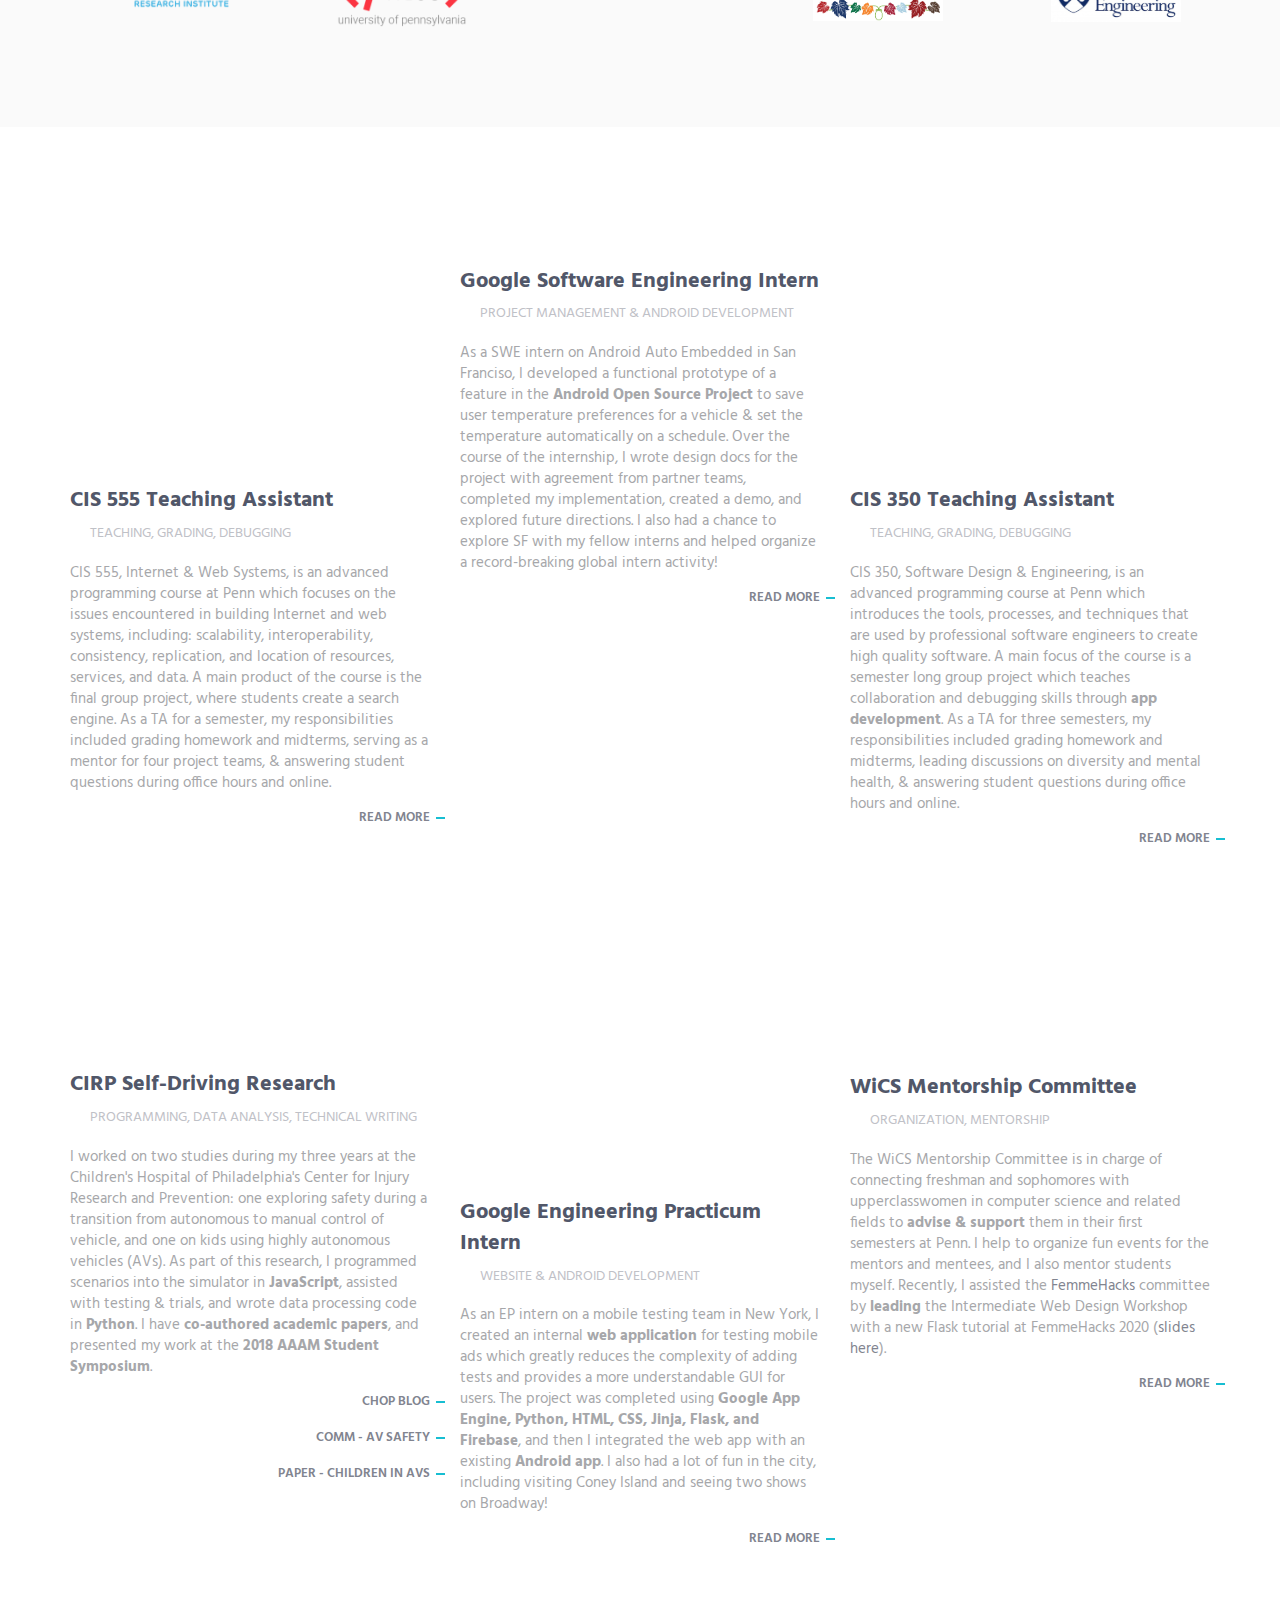
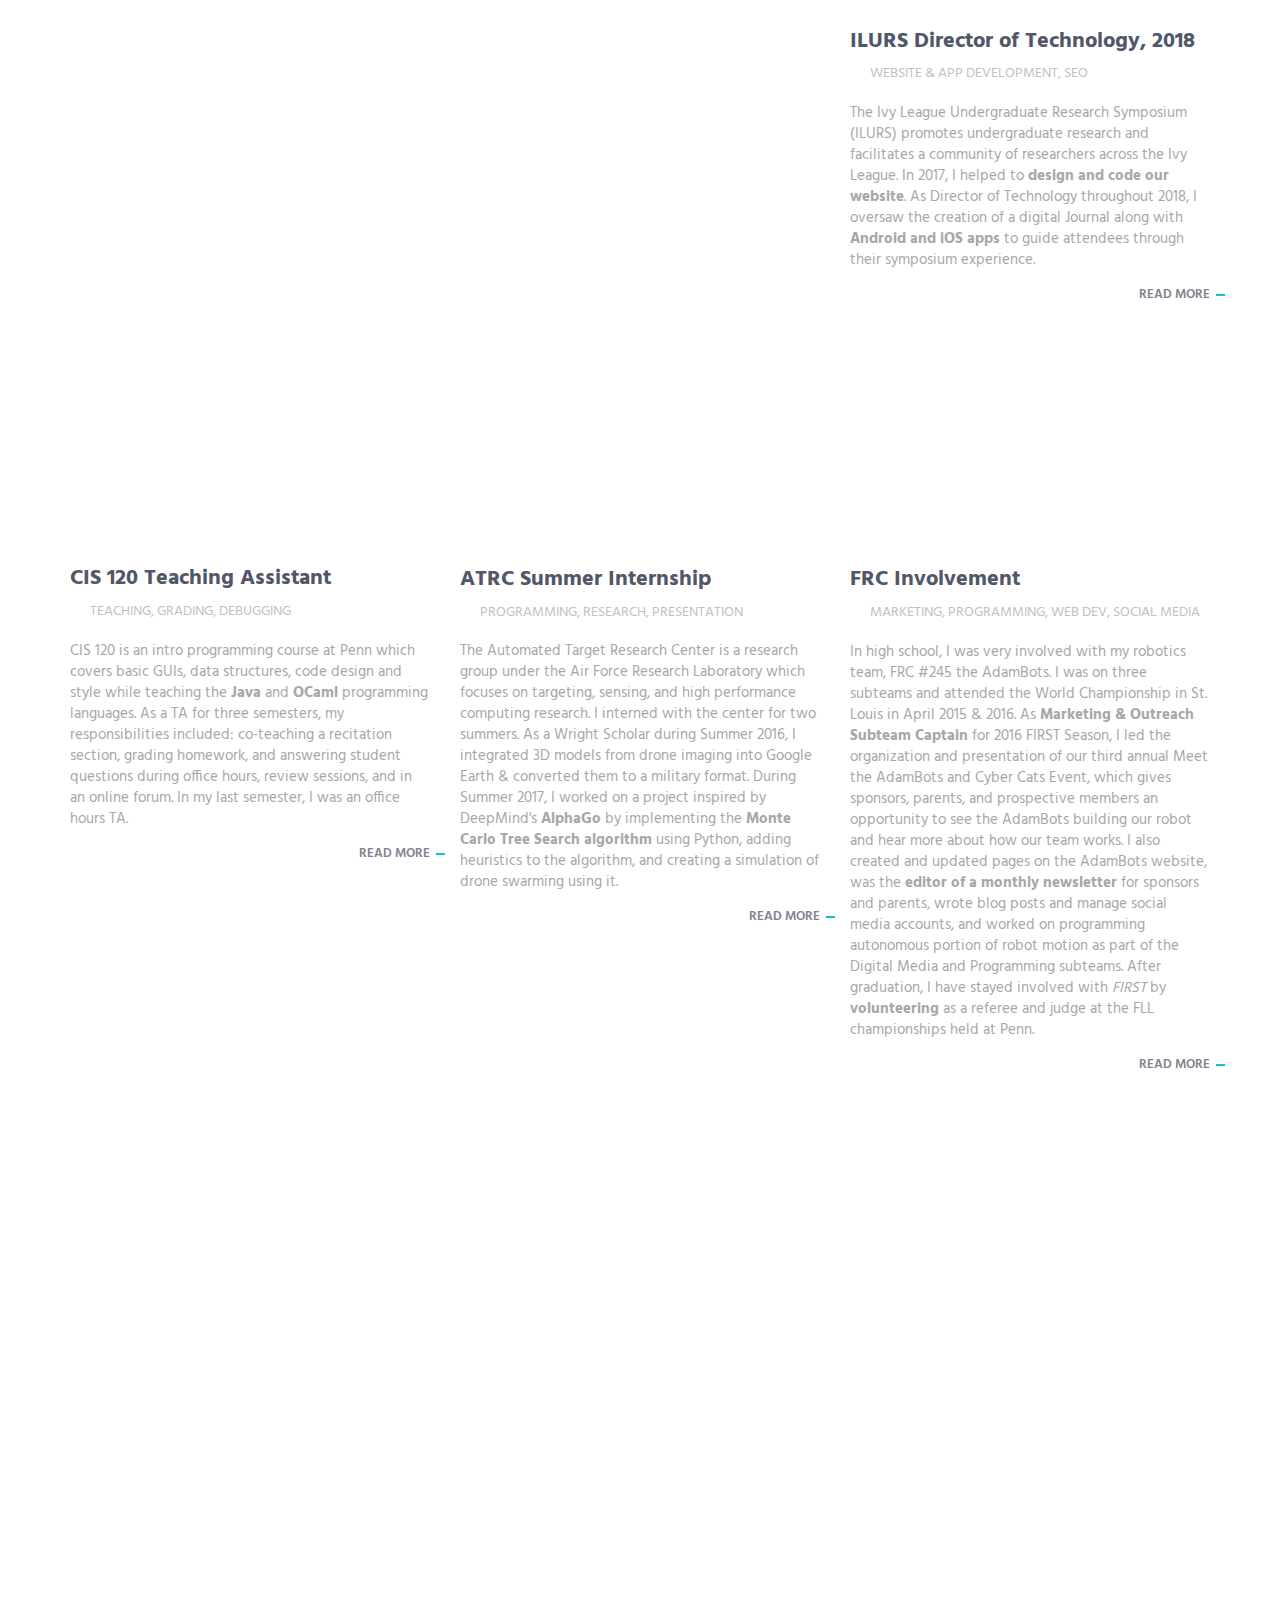
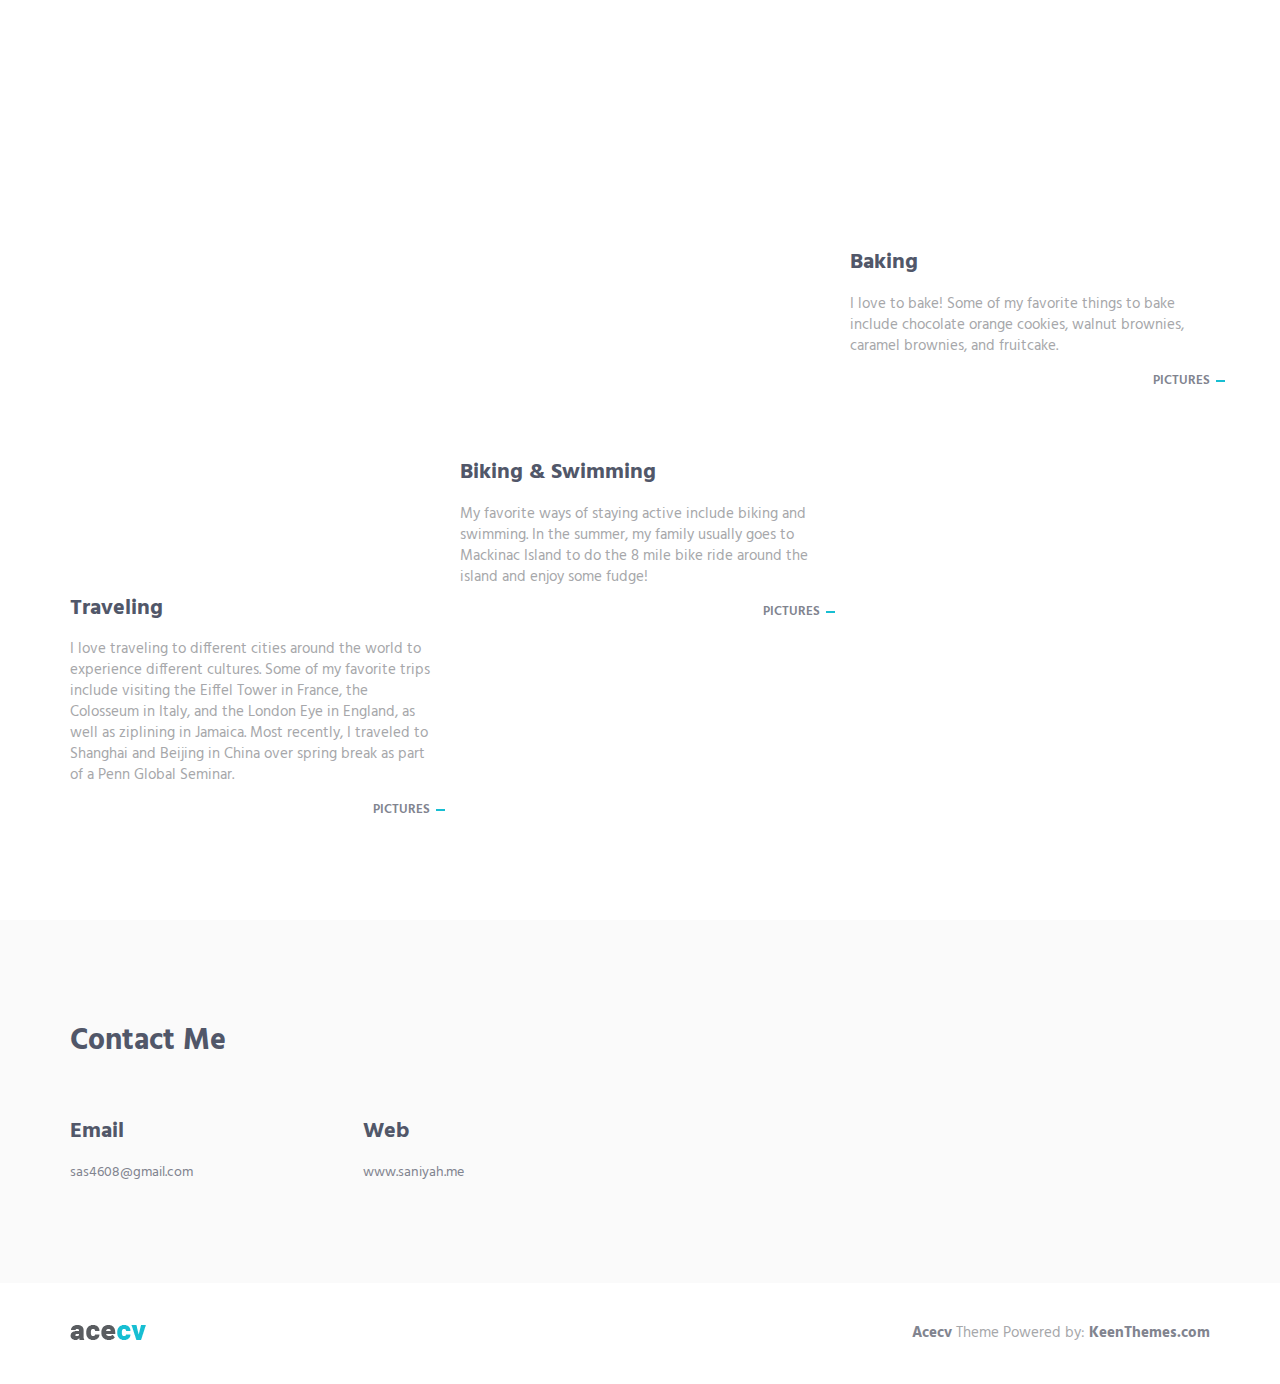
==== commit 4550935d: "fix grammar" ====
--- a/index.html
+++ b/index.html
@@ -121,7 +121,7 @@
                             <div class="margin-b-50">
                                 <div class="margin-b-30">
                                     <h2>About Me</h2>
-                                    <p>I am a recent graduate of the University of Pennsylvania, where I earned an MSE in Computer Science. In my free time, I enjoy biking, swimming, traveling, and baking. Explore this website to find out more about my experience and interests!</p>
+                                    <p>I am a recent graduate of the University of Pennsylvania, where I earned my MSE in Computer Science. In my free time, I enjoy biking, swimming, traveling, and baking. Explore this website to find out more about my experience and interests!</p>
                                 </div>
                                 <a href="https://www.linkedin.com/in/saniyahshaikh" class="btn-theme btn-theme-md btn-default-bg text-uppercase">View My LinkedIn</a>
                             </div>
@@ -185,7 +185,7 @@
                             </div>
                         </div>
                         <h4><a href="#">Welcome to New York Website</a> <br/> <span class="text-uppercase margin-l-20">Python, React &amp; SQL; CIS 550</span> <br/> <span class="text-uppercase margin-l-40">completed, May 2020</span></h4>
-                        <p>As part of CIS 550: Database &amp; Information Systems, I worked with a team of three other students to develop a website with combines and displays data from Airbnb and Yelp about New York City to inform tourists about places to visit and stay. I implemented the backend as a REST API made in <b>Python</b> to perform queries on <b>Oracle SQL</b> and <b>MongoDB</b> datasets and return information in <b>JSON</b>. I also set up hosting for the backend and frontend sites using <b>GCP</b> and used <b>NoSQL</b> to allow users to login and store their preferences (displayed in the map above). </p>
+                        <p>As part of CIS 550: Database &amp; Information Systems, I worked with a team of three other students to develop a website with combines and displays data from Airbnb and Yelp about New York City to inform tourists about places to visit and stay. I implemented the backend as a REST API made in <b>Python</b> to perform queries on <b>Oracle SQL</b> and <b>MongoDB</b> datasets and return information in <b>JSON</b>. I also set up hosting for the backend and frontend sites using <b>GCP</b> and used <b>NoSQL</b> to allow users to login and store their favorites (displayed in the map above). </p>
                         <a class="link" href="#" style="float: right">View Project</a>
                     </div>
                     <!-- End Latest Projects -->
@@ -198,7 +198,7 @@
                             </div>
                         </div>
                         <h4><a href="#">Personalizing Physical Therapy</a> <br/> <span class="text-uppercase margin-l-20"> JavaScript; CIS 400 &amp; 401</span> <br/> <span class="text-uppercase margin-l-40">completed, Apr 2020</span></h4>
-                        <p>For my Senior Design project, I worked with a team of four other students to help patients with upper limb impairments by creating a cognitively engaging format for rehabilitation. I worked on modifying a line tracking game in <b>JavaScript</b> to keep patients engaged in the normally repetitive motions of therapy by collecting and responding to game performance and EMG activation in the affected muscles. The game uses a probabilistic model with Laplacian smoothing to queue harder scenarios--which are particular movements a patient does while pulling or pushing the robotic arm--more often</p>
+                        <p>For my Senior Design project, I worked with a team of four other students to help patients with upper limb impairments by creating a cognitively engaging format for rehabilitation. I worked on modifying a line tracking game in <b>JavaScript</b> to keep patients engaged in the  repetitive motions of therapy by collecting and responding to game performance and EMG activation in the affected muscles. The game uses a probabilistic model with Laplacian smoothing to queue harder scenarios--which are particular movements a patient does while pulling or pushing the robotic arm--more often</p>
                         <a class="link" href="#" style="float: right">View Project</a>
                     </div>
                     <!-- End Latest Projects -->
@@ -237,7 +237,7 @@
                             </div>
                         </div>
                         <h4><a href="https://github.com/saniyah-shaikh/recipe-reader">Recipe Finder</a> <br/> <span class="text-uppercase margin-l-20">Python, HTML, CSS, Flask; PennApps XVII</span> <br/> <span class="text-uppercase margin-l-40">in progress, started Jan 2018</span></h4>
-                        <p>This project was inspired because Food Network is sometimes hard to search for new recipes when looking for something with specific ingredients. With Recipe Finder, users can add the ingredients they have available and their quantities to the <b>web app</b>. Then, they can filter recipes based on ingredients and deviation (number of ingredients not in the Pantry that a recipe may have), tags, number of ingredients, difficulty level, time, active time, etc. The main tool I used for this project was web scraping with <b>Beautiful Soup in Python</b>. In the future, I plan to add more filtering abilities, use a database, add images of the recipes, and make adding ingredients easier.</p>
+                        <p>This project was inspired by my experience with the Food Network website, which is sometimes hard to search for new recipes which use specific ingredients. With Recipe Finder, users can add the ingredients they have available and their quantities to the <b>web app</b>. Then, they can filter recipes based on ingredients and deviation (number of ingredients not in the Pantry that a recipe may have), tags, number of ingredients, difficulty level, time, active time, etc. The main tool I used for this project was web scraping with <b>Beautiful Soup in Python</b>. In the future, I plan to add more filtering abilities, use a database, add images of the recipes, and make adding ingredients easier.</p>
                         <a class="link" href="https://github.com/saniyah-shaikh/recipe-reader" style="float: right">View Project</a>
                     </div>
                     <!-- End Latest Projects -->
@@ -289,7 +289,7 @@
                             </div>
                         </div>
                         <h4><a href="https://github.com/saniyah-shaikh/random-projects/tree/master/paint">Paint</a> <br/> <span class="text-uppercase margin-l-20">OCaml; CIS 120 </span> <br/> <span class="text-uppercase margin-l-40">completed, Nov 2016</span></h4>
-                        <p>For the final <b>OCaml</b> homework of CIS 120, we had to make the MS paint application. As part of this project, I implemented the ability to draw lines and ellipses by clicking and dragging, and the ability to draw a point or bunch of points by clicking. I also added a checkbox widget and a slider to change the thickness of the pen when drawing the shapes. </p>
+                        <p>For the final <b>OCaml</b> homework of CIS 120, students make the MS paint application using OCaml. As part of this project, I implemented the ability to draw lines and ellipses by clicking and dragging, and the ability to draw a point or bunch of points by clicking. I also added a checkbox widget and a slider to change the thickness of the pen when drawing the shapes. </p>
                         <a class="link" href="https://github.com/saniyah-shaikh/random-projects/tree/master/paint" style="float: right">View Project</a>
                     </div>
                     <!-- End Latest Projects -->
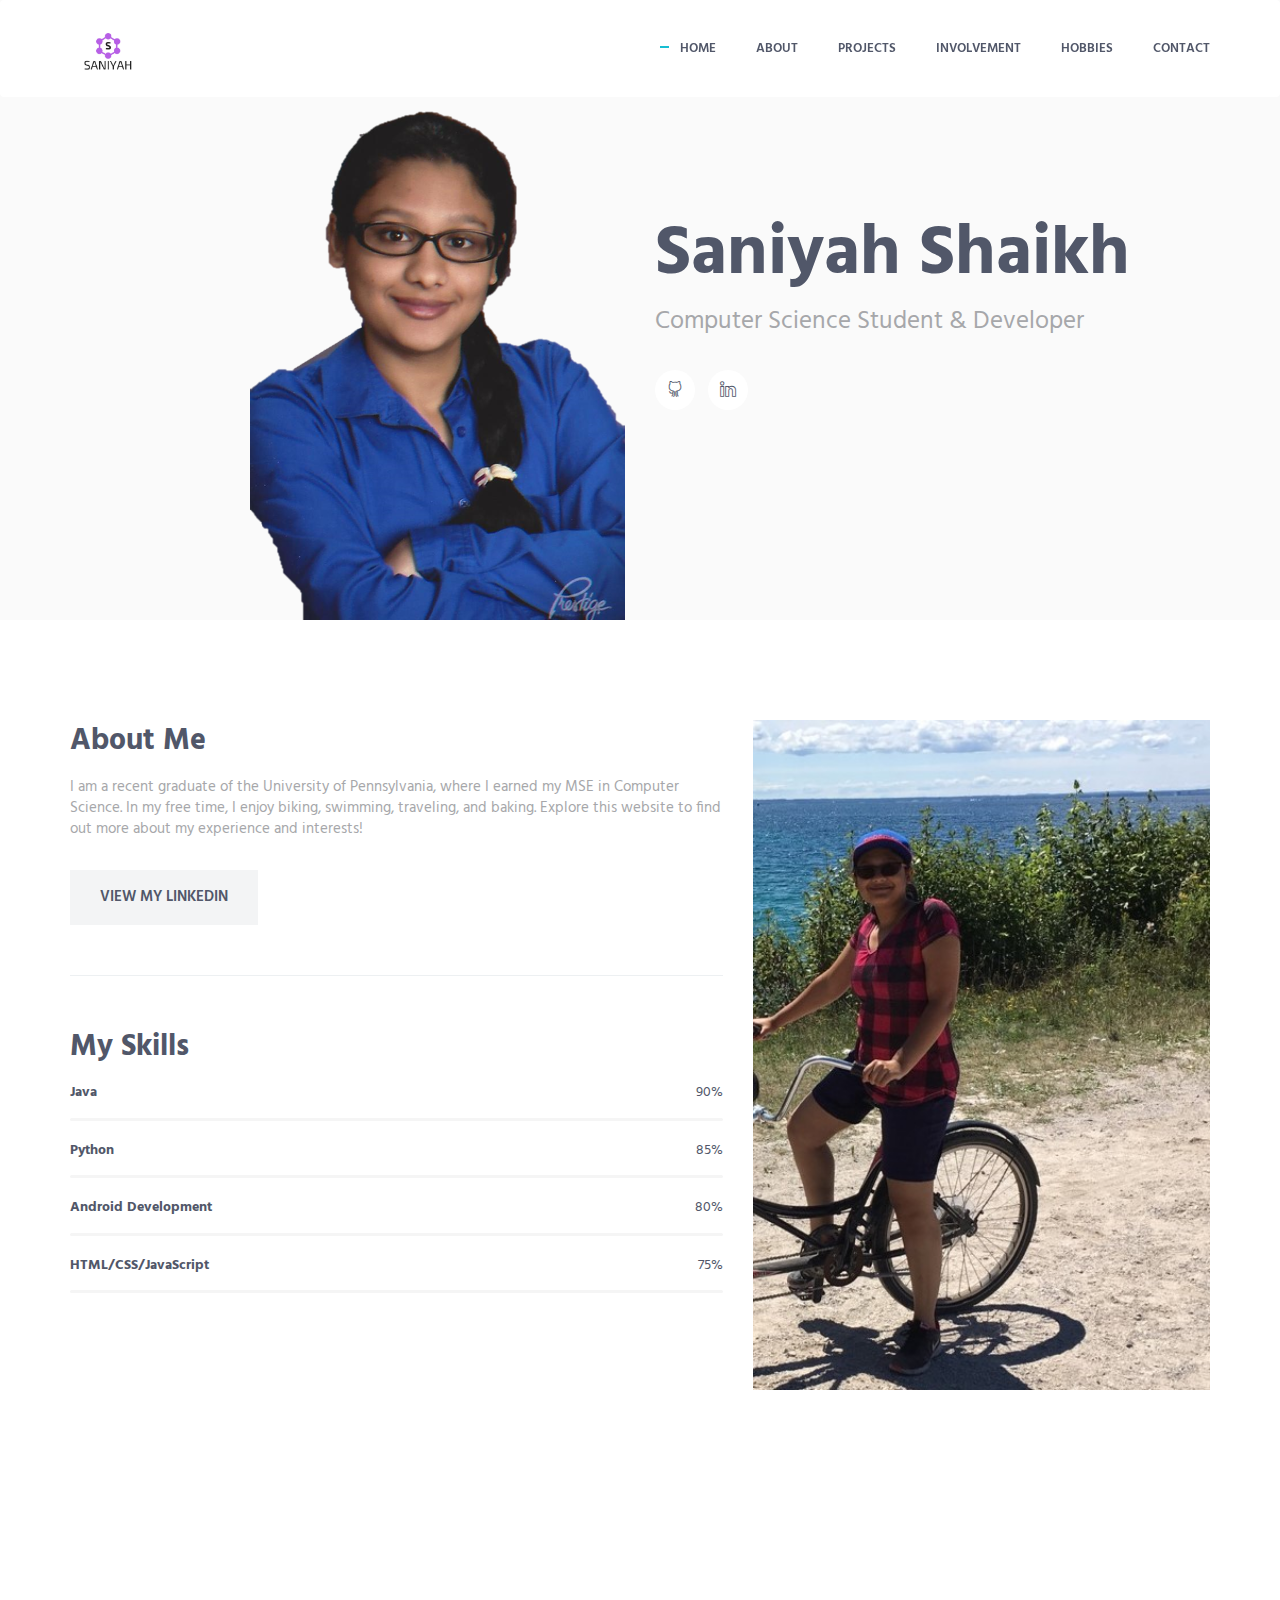
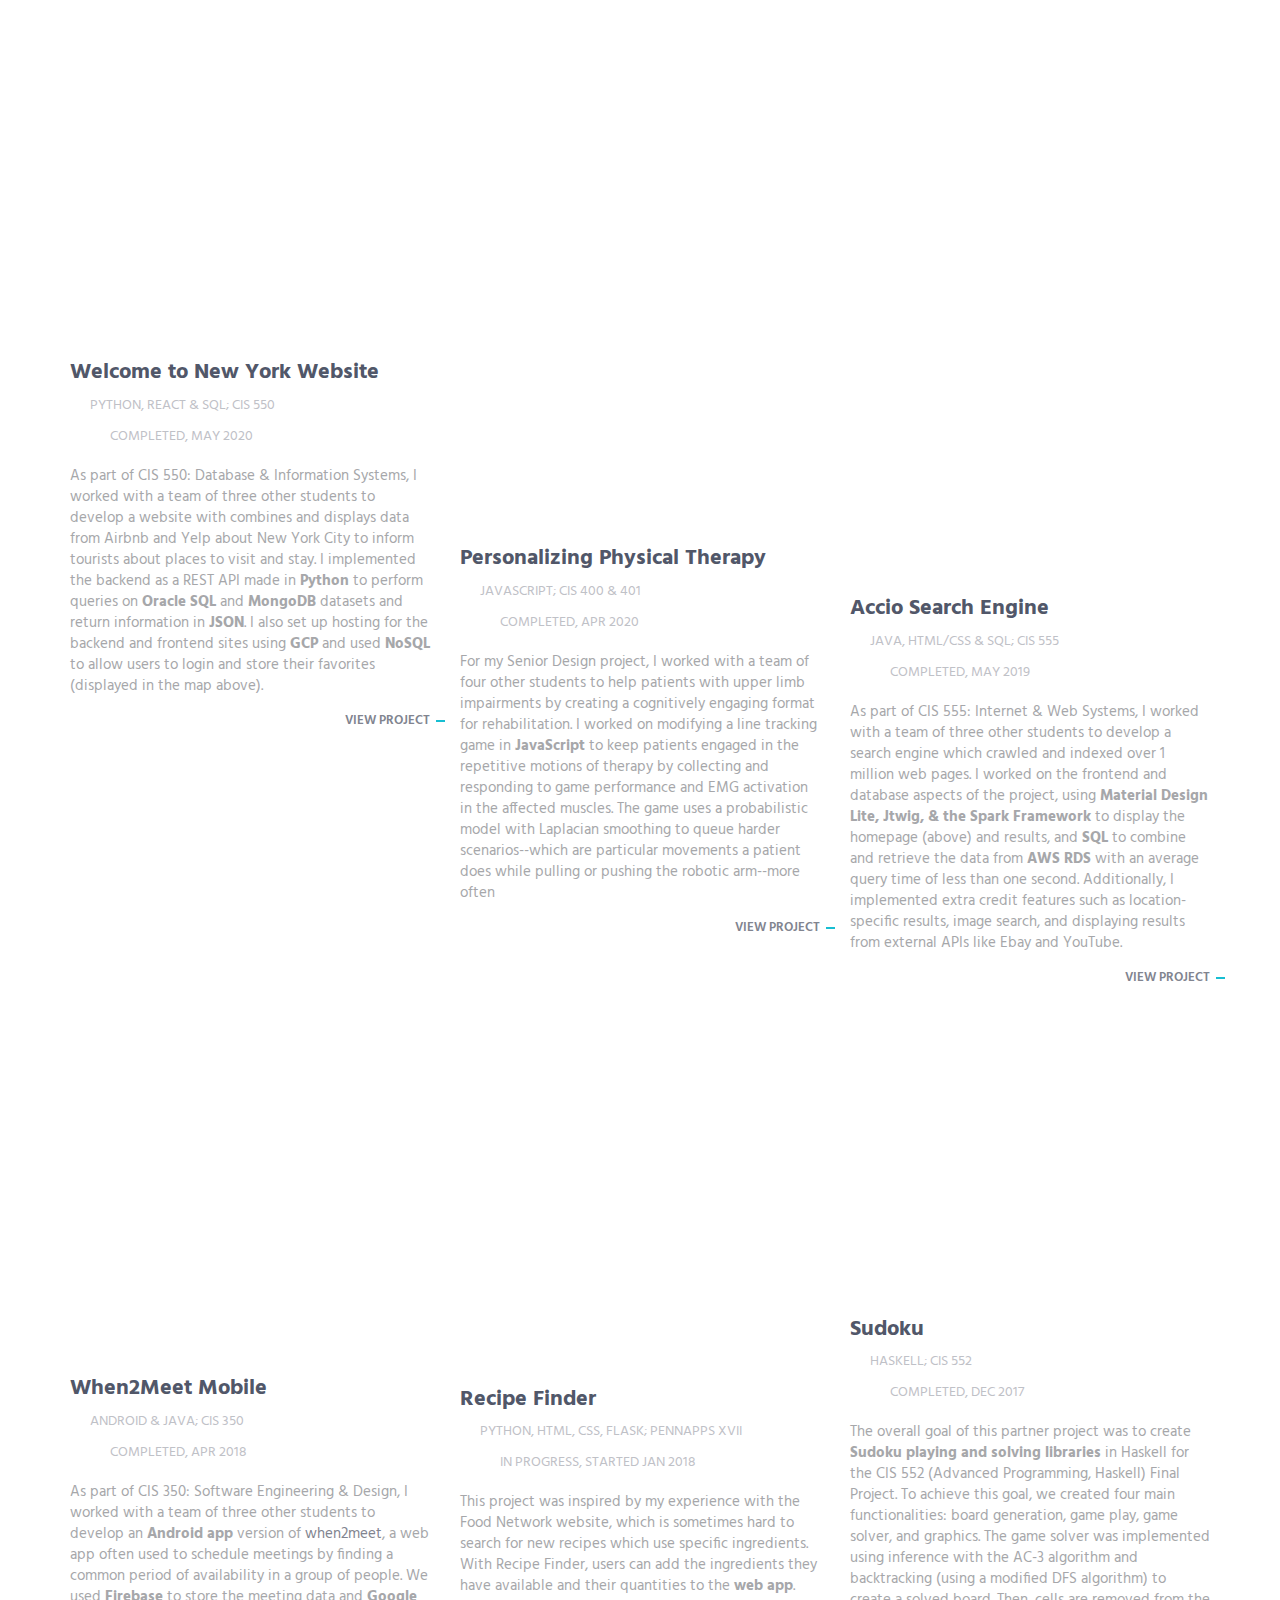
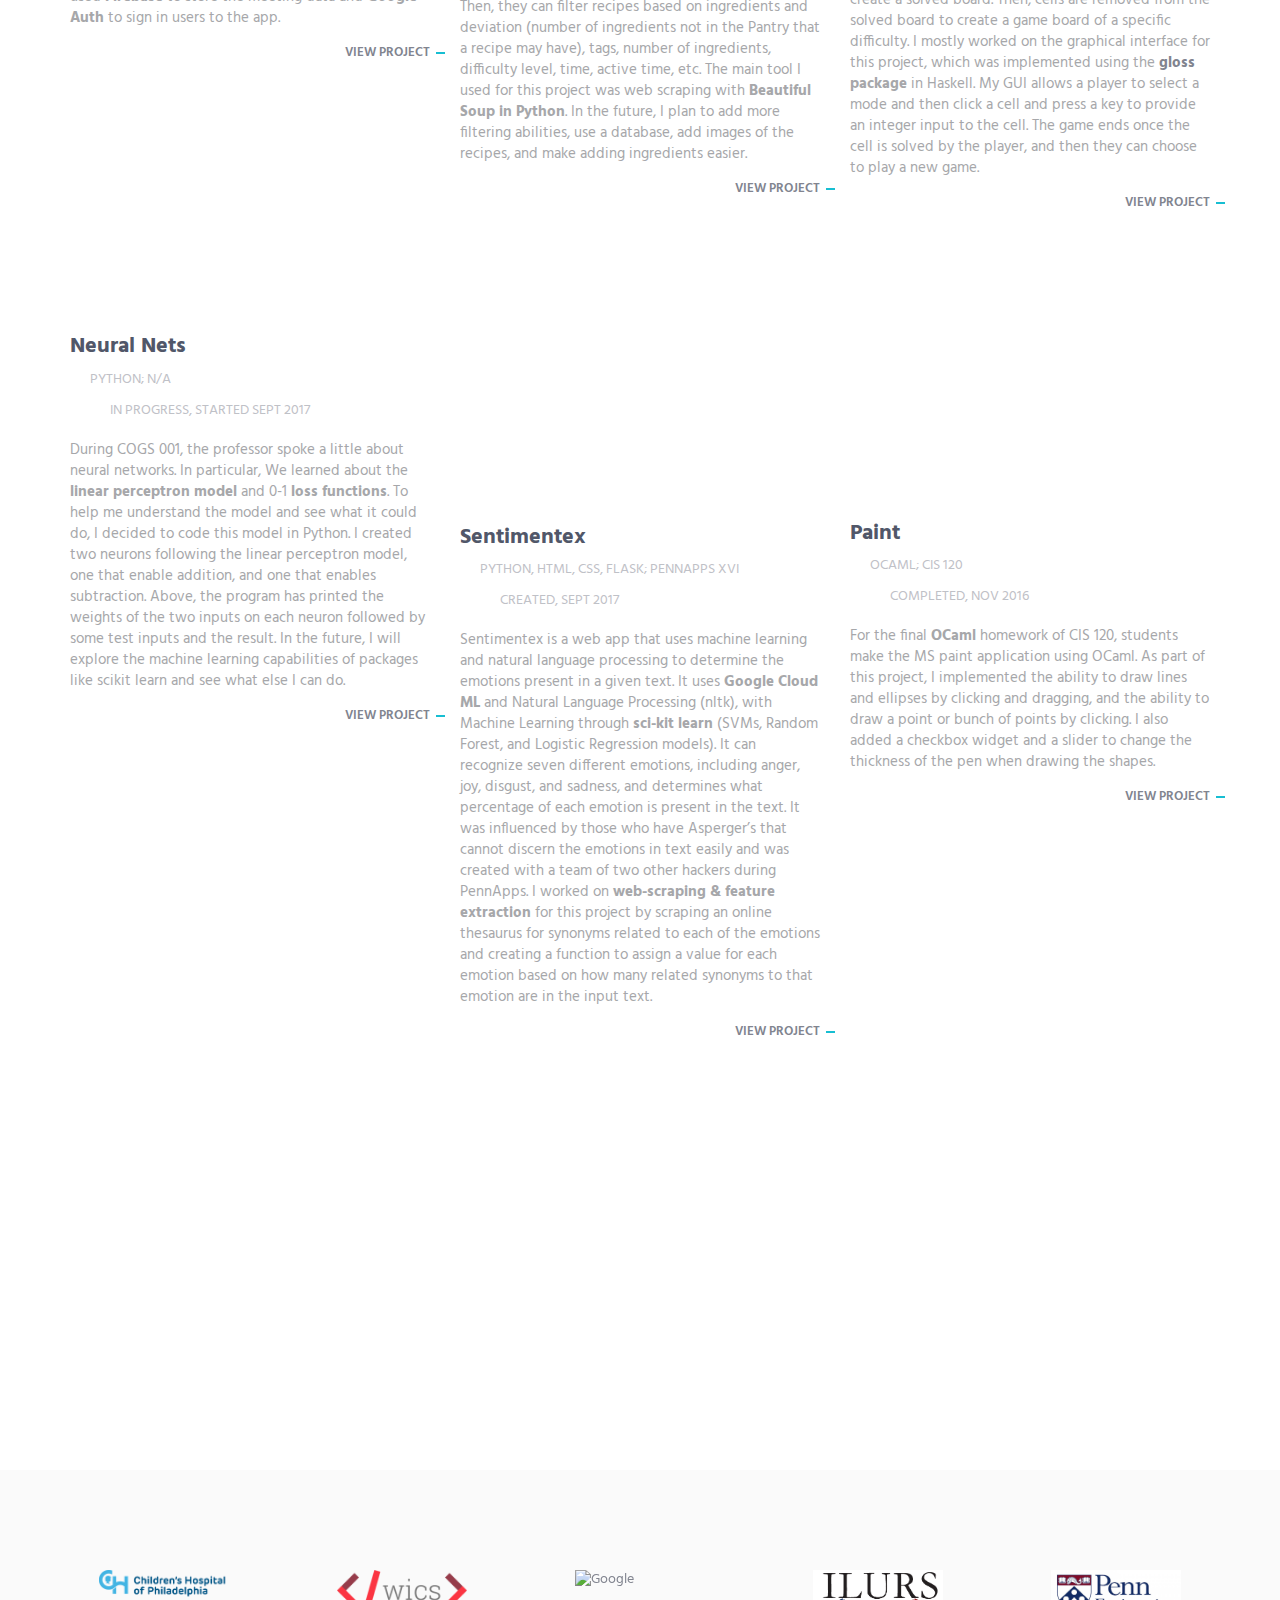
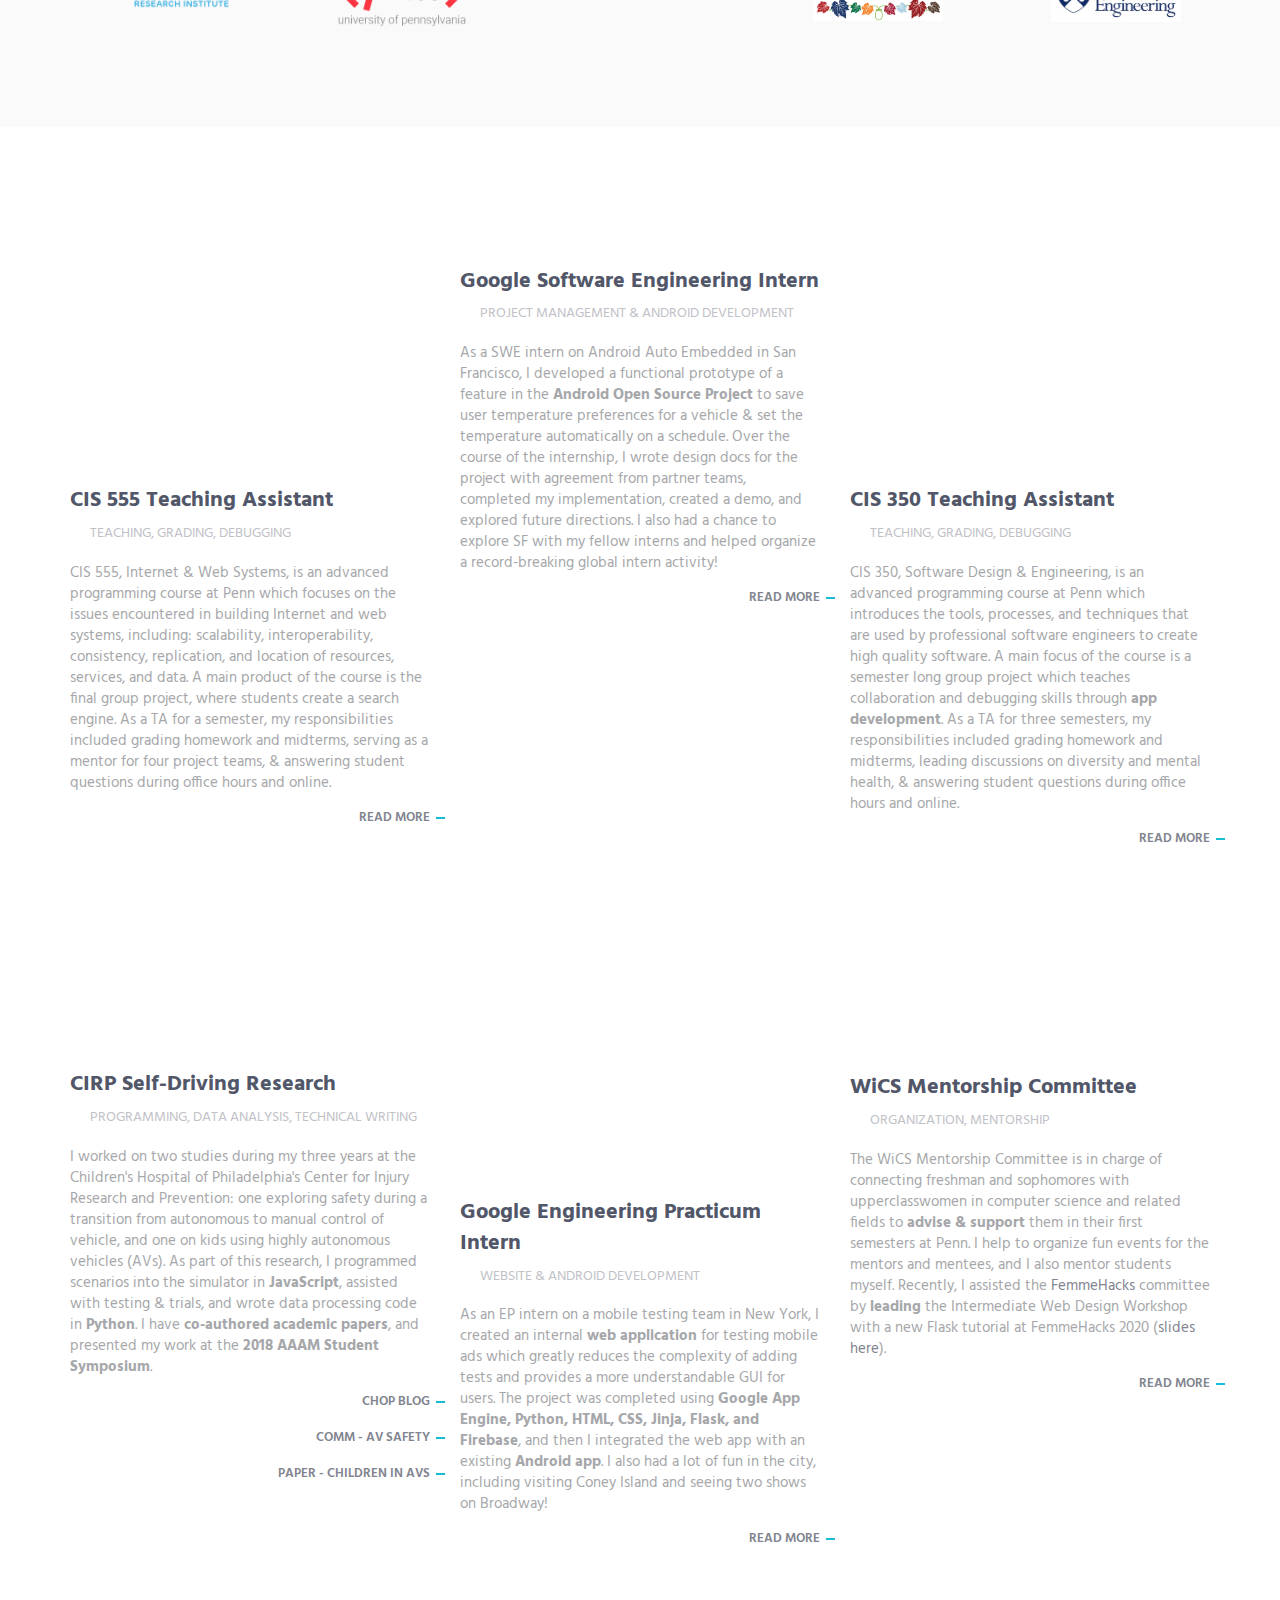
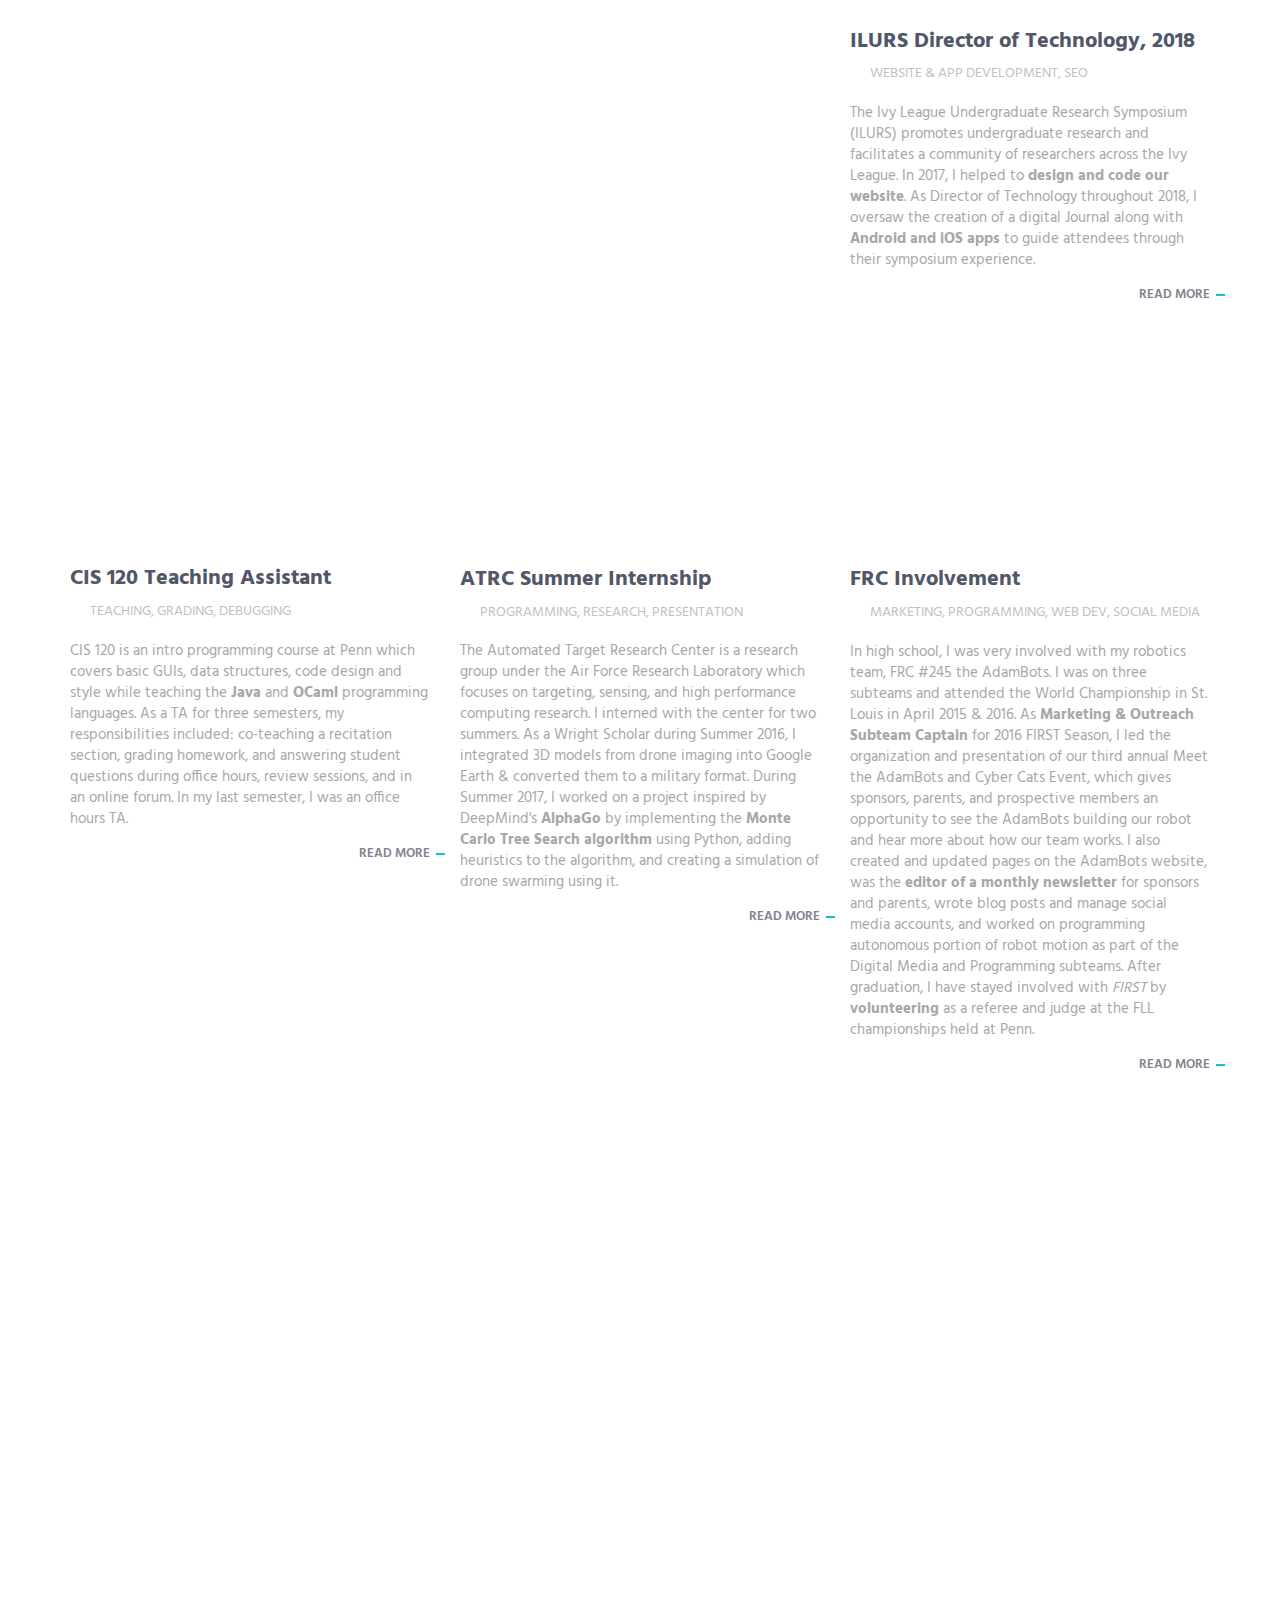
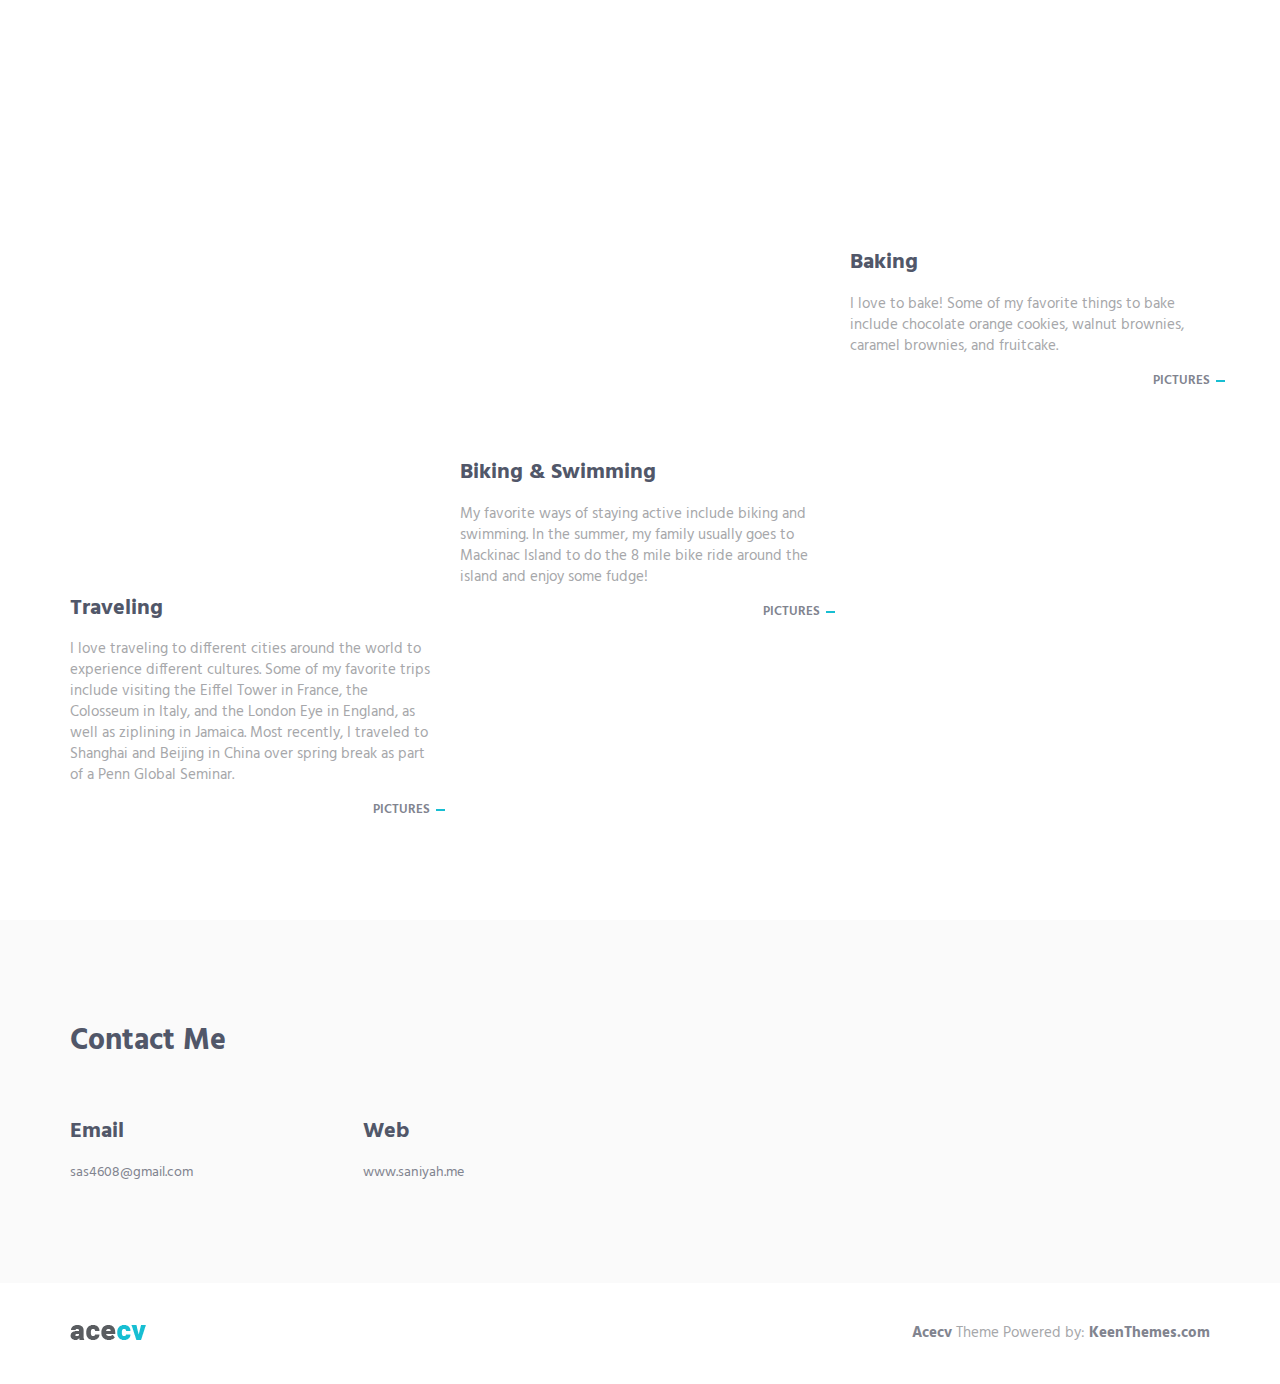
==== commit f37fb9ec: "fix spelling" ====
--- a/index.html
+++ b/index.html
@@ -374,7 +374,7 @@
                             </div>
                         </div>
                         <h4><a href="https://careers.google.com/students/">Google Software Engineering Intern</a> <br/> <span class="text-uppercase margin-l-20">Project Management &amp; Android Development</span></h4>
-                        <p> As a SWE intern on Android Auto Embedded in San Franciso, I developed a functional prototype of a feature in the <b>Android Open Source Project</b> to save user temperature preferences for a vehicle & set the temperature automatically on a schedule. Over the course of the internship, I wrote design docs for the project with agreement from partner teams, completed my implementation, created a demo, and explored future directions. I also had a chance to explore SF with my fellow interns and helped organize a record-breaking global intern activity! </p>
+                        <p> As a SWE intern on Android Auto Embedded in San Francisco, I developed a functional prototype of a feature in the <b>Android Open Source Project</b> to save user temperature preferences for a vehicle & set the temperature automatically on a schedule. Over the course of the internship, I wrote design docs for the project with agreement from partner teams, completed my implementation, created a demo, and explored future directions. I also had a chance to explore SF with my fellow interns and helped organize a record-breaking global intern activity! </p>
                         <a class="link" href="#" style="float: right;">Read More</a>
                     </div>
                     <!-- End Work Experience -->
